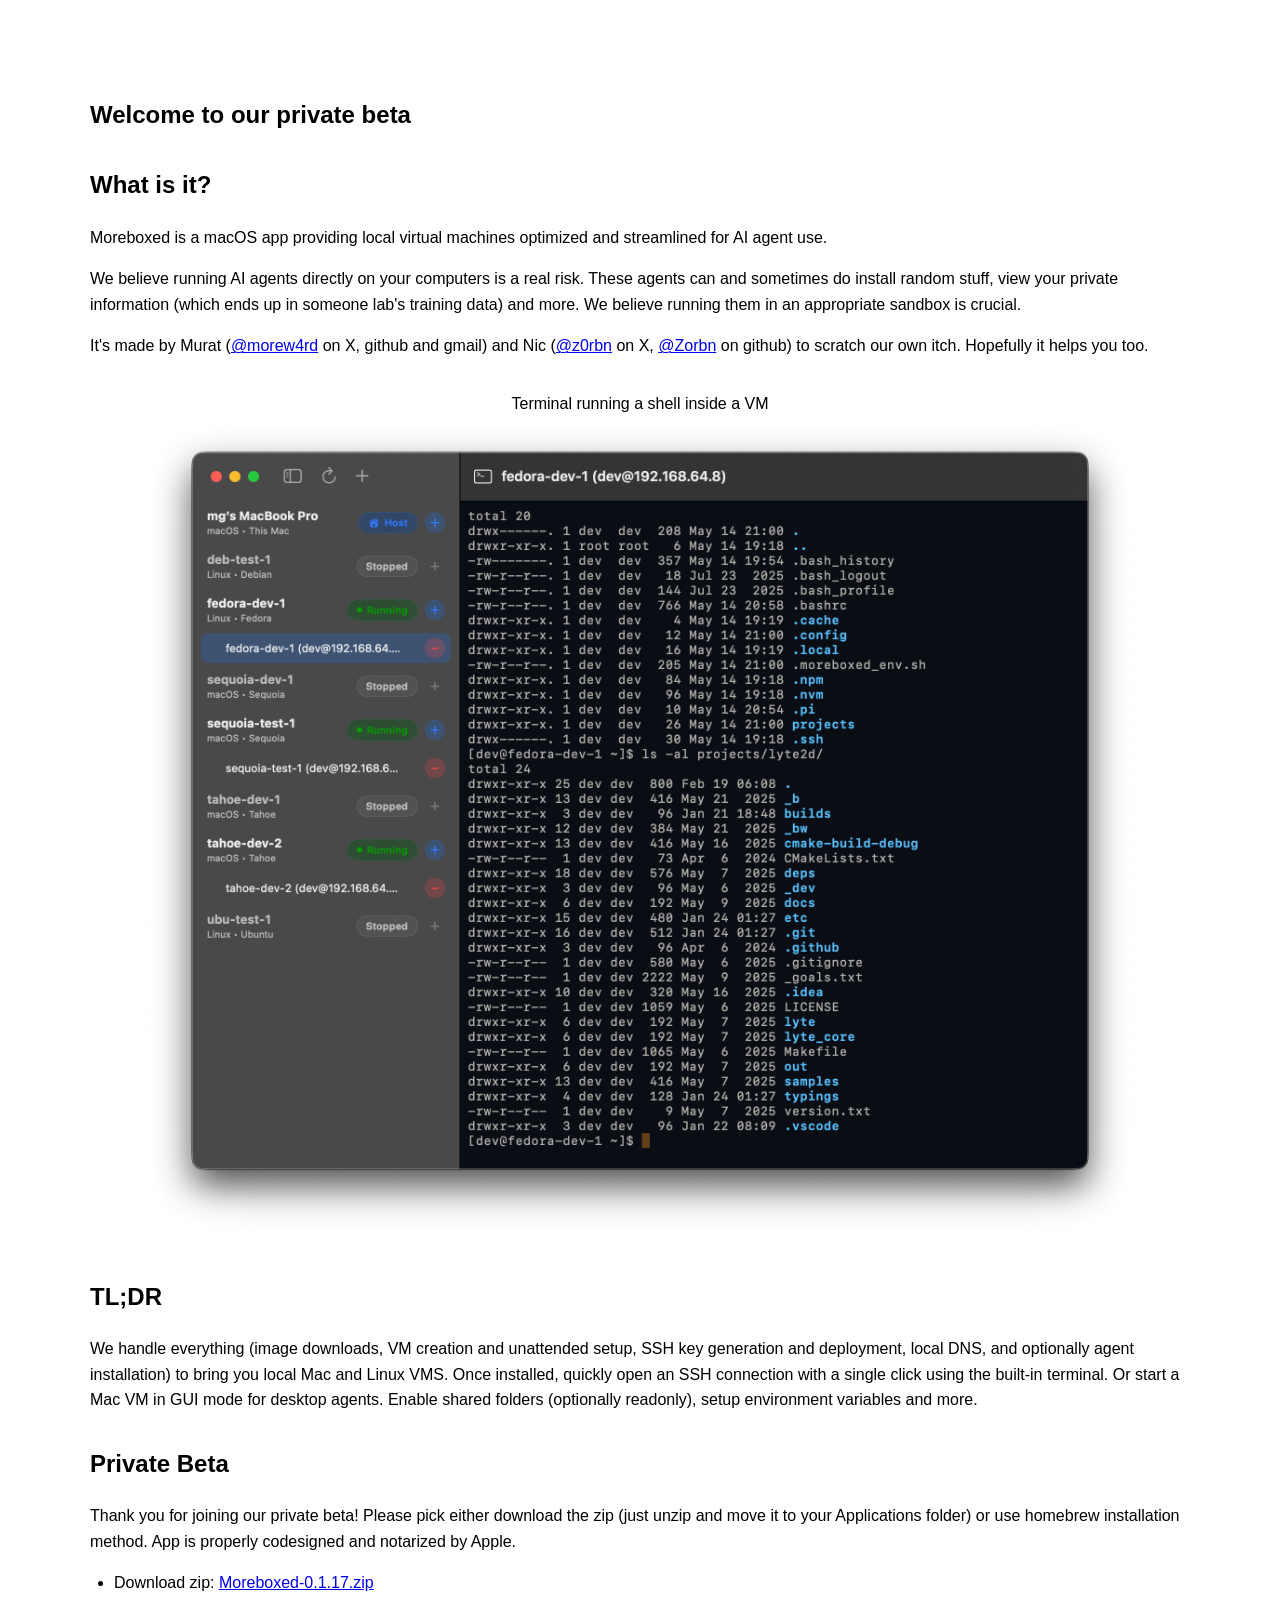
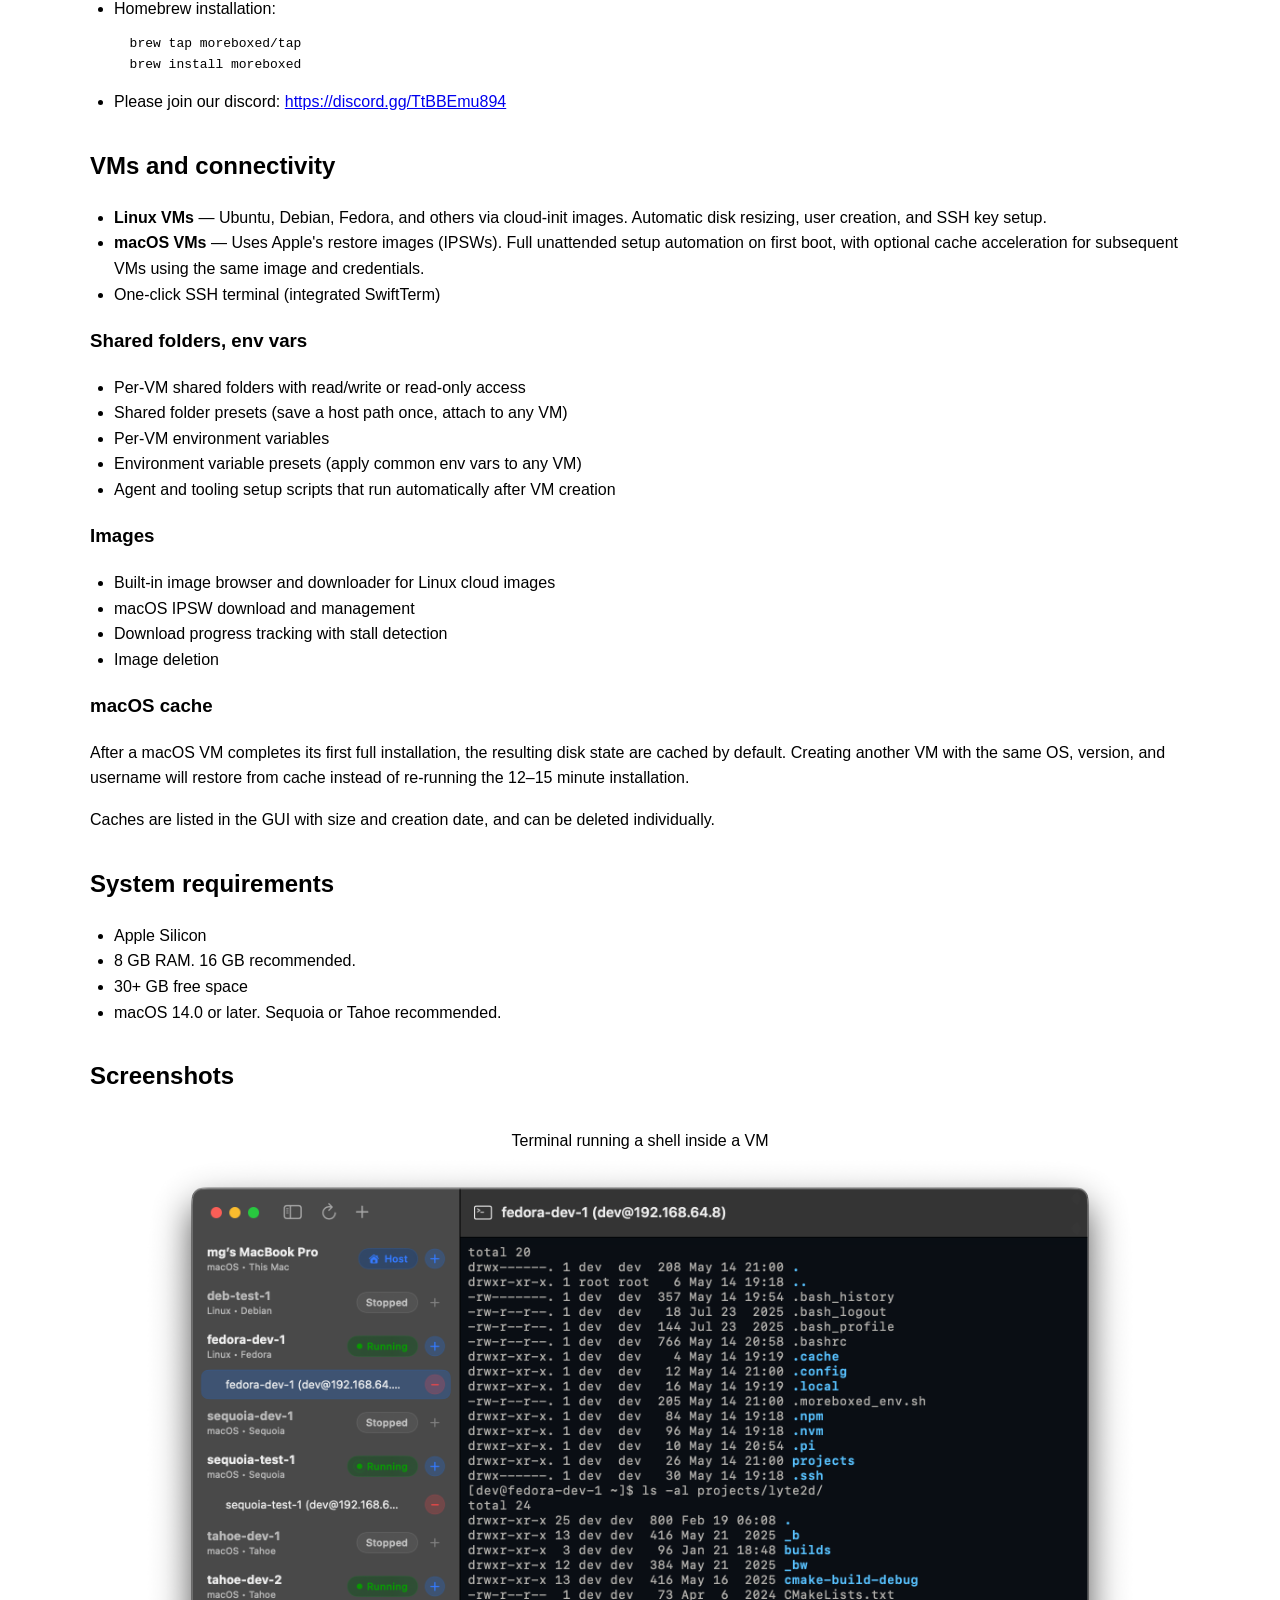
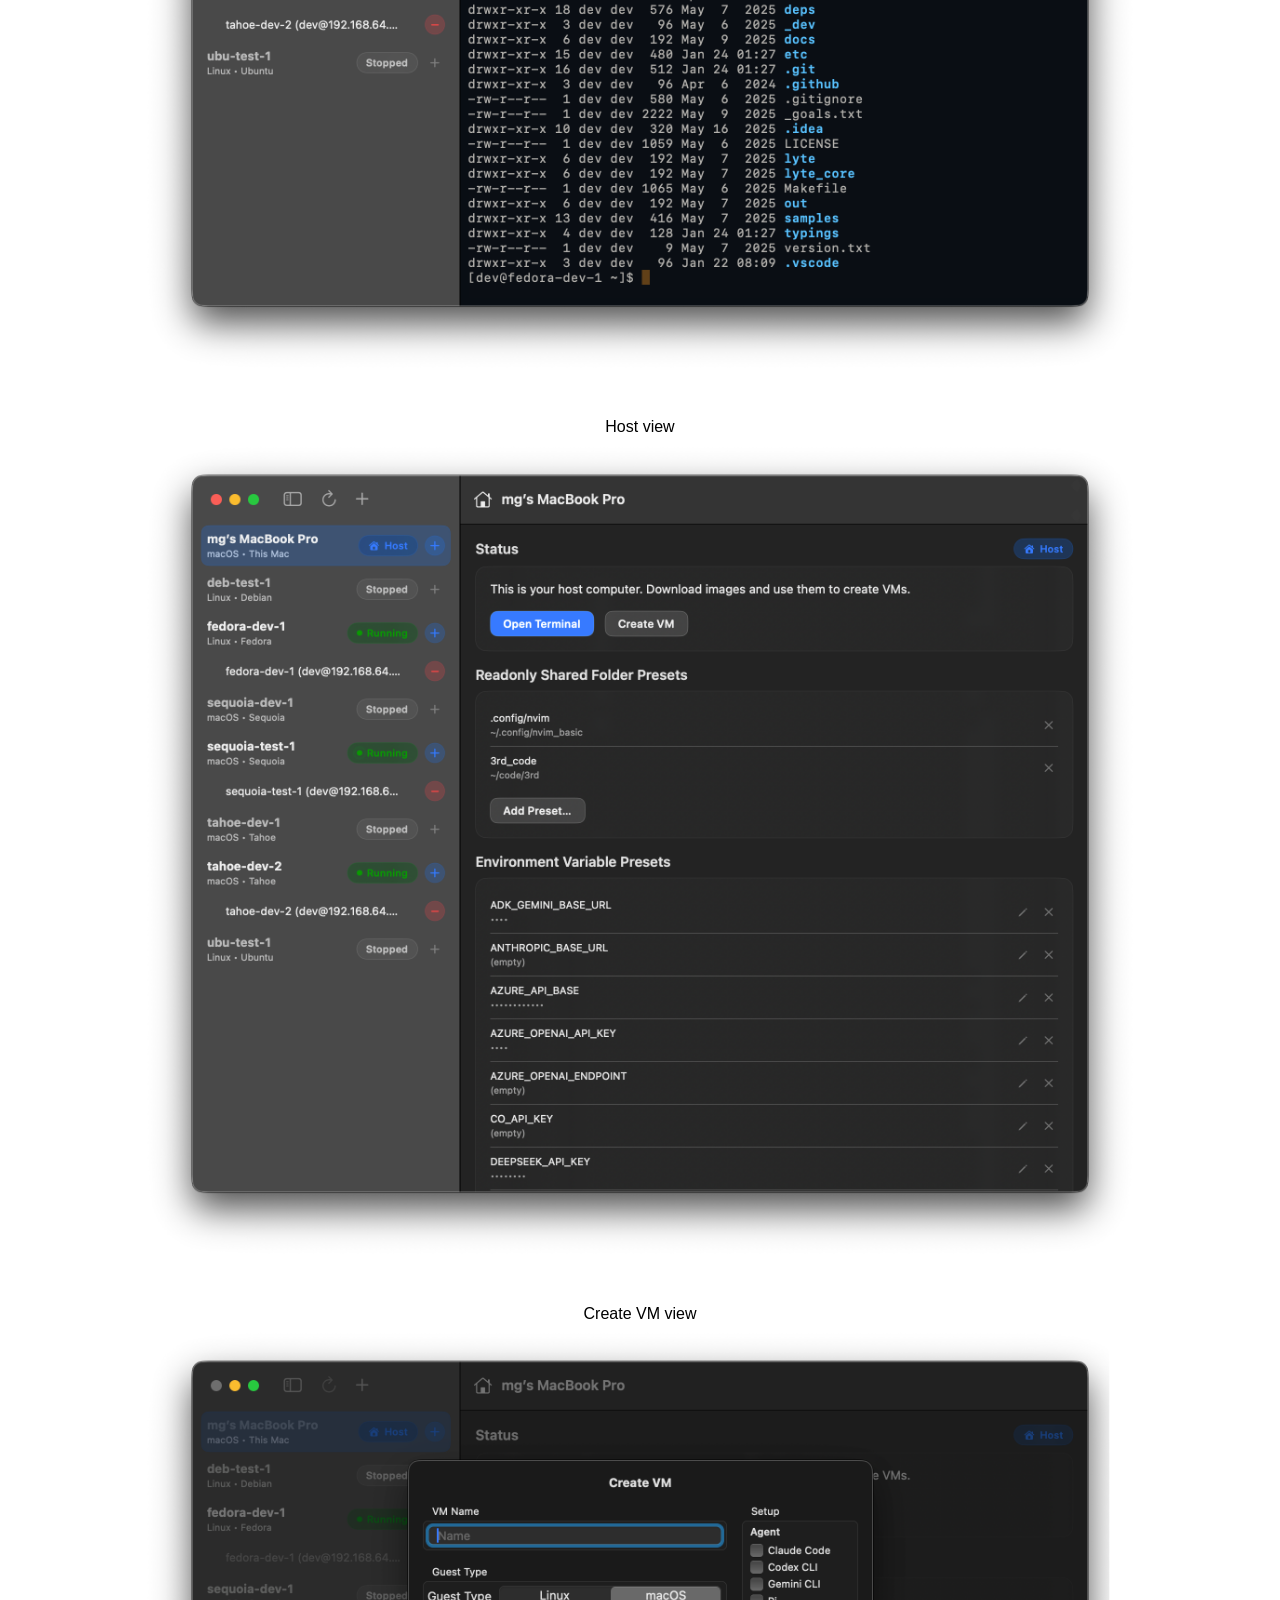
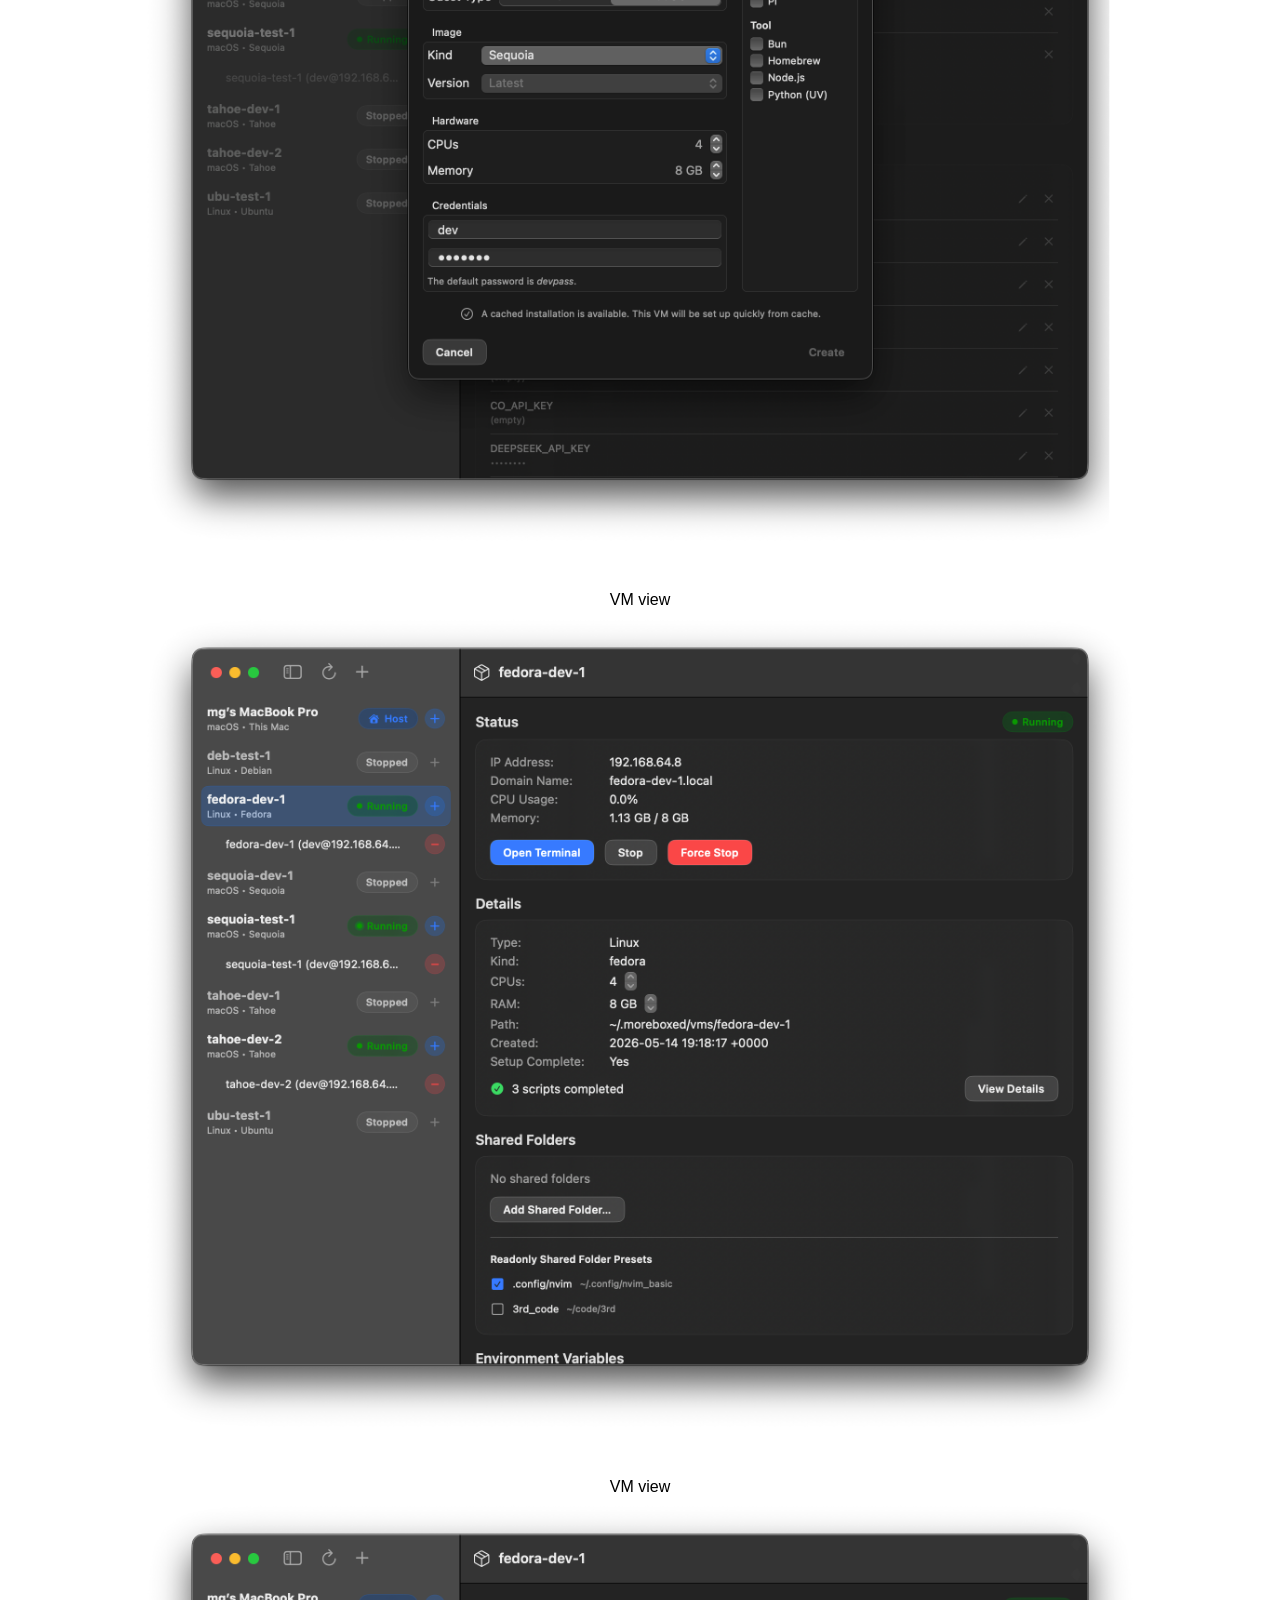
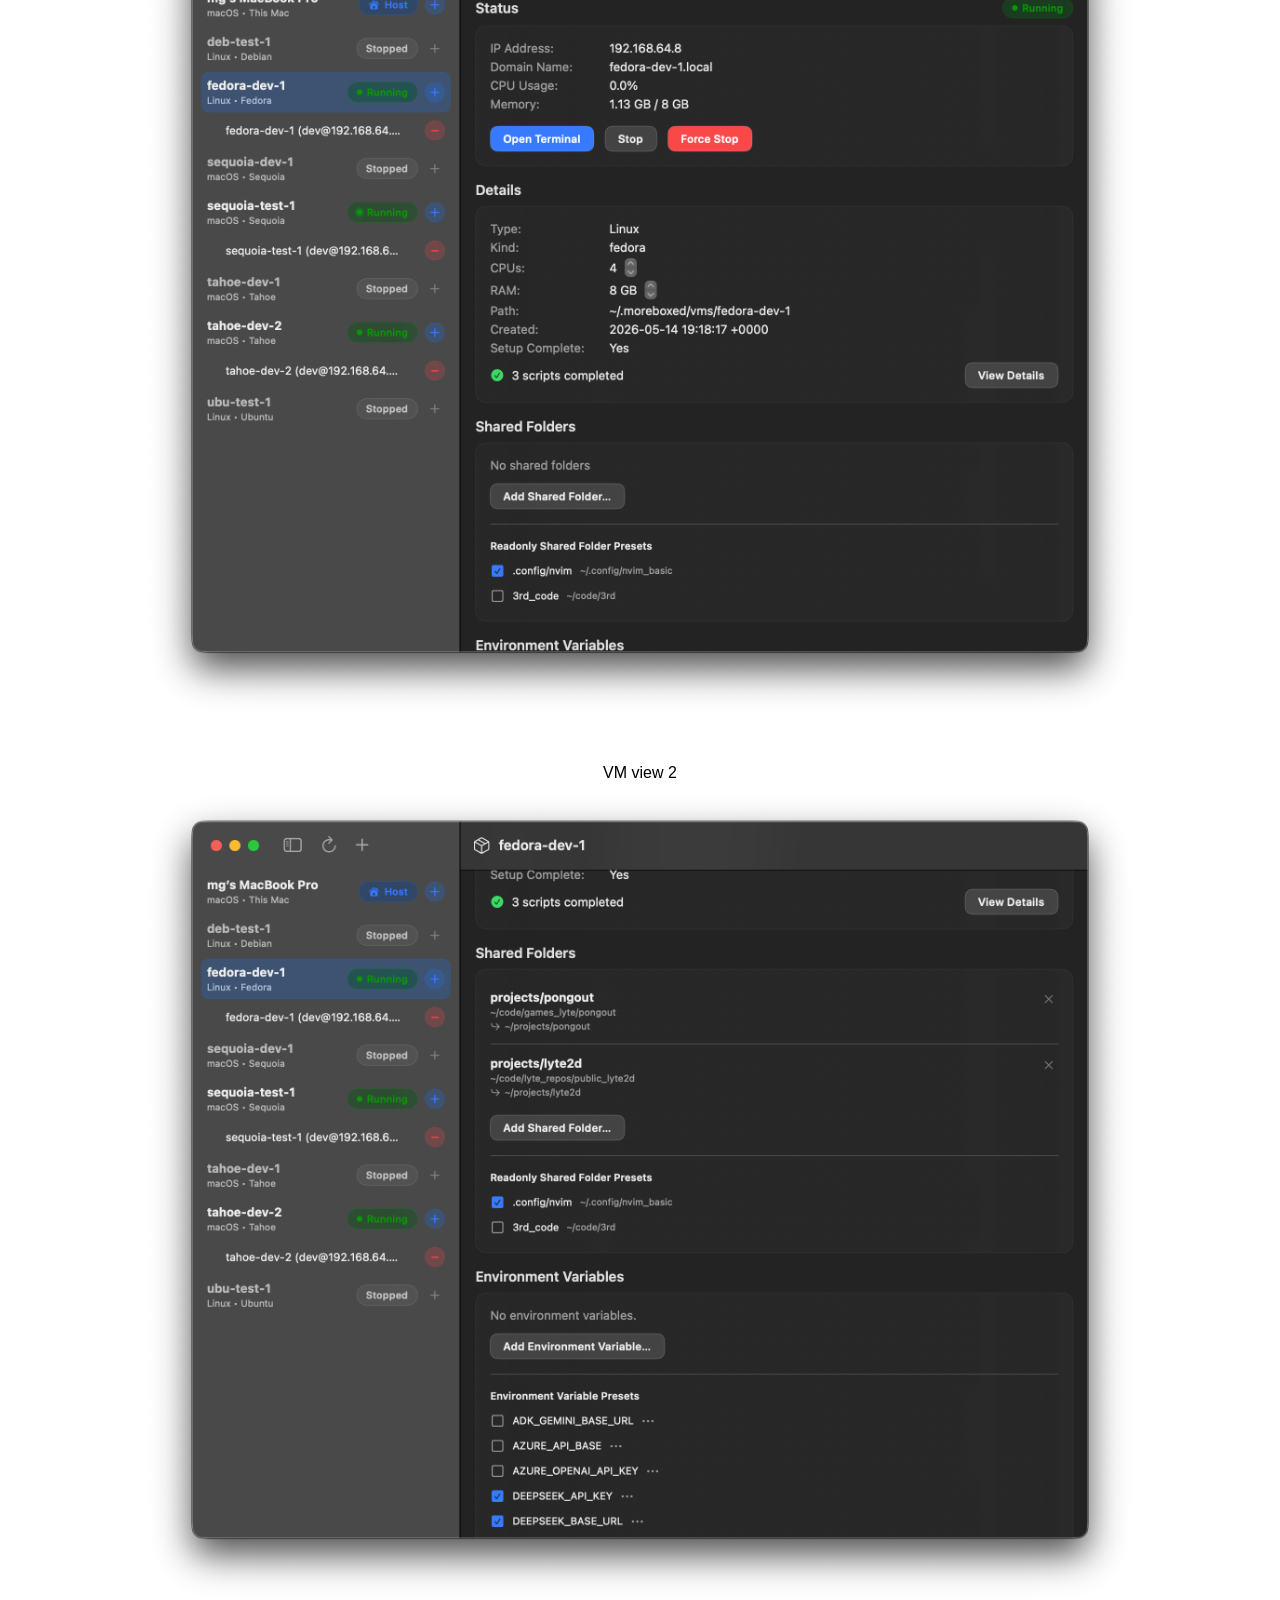
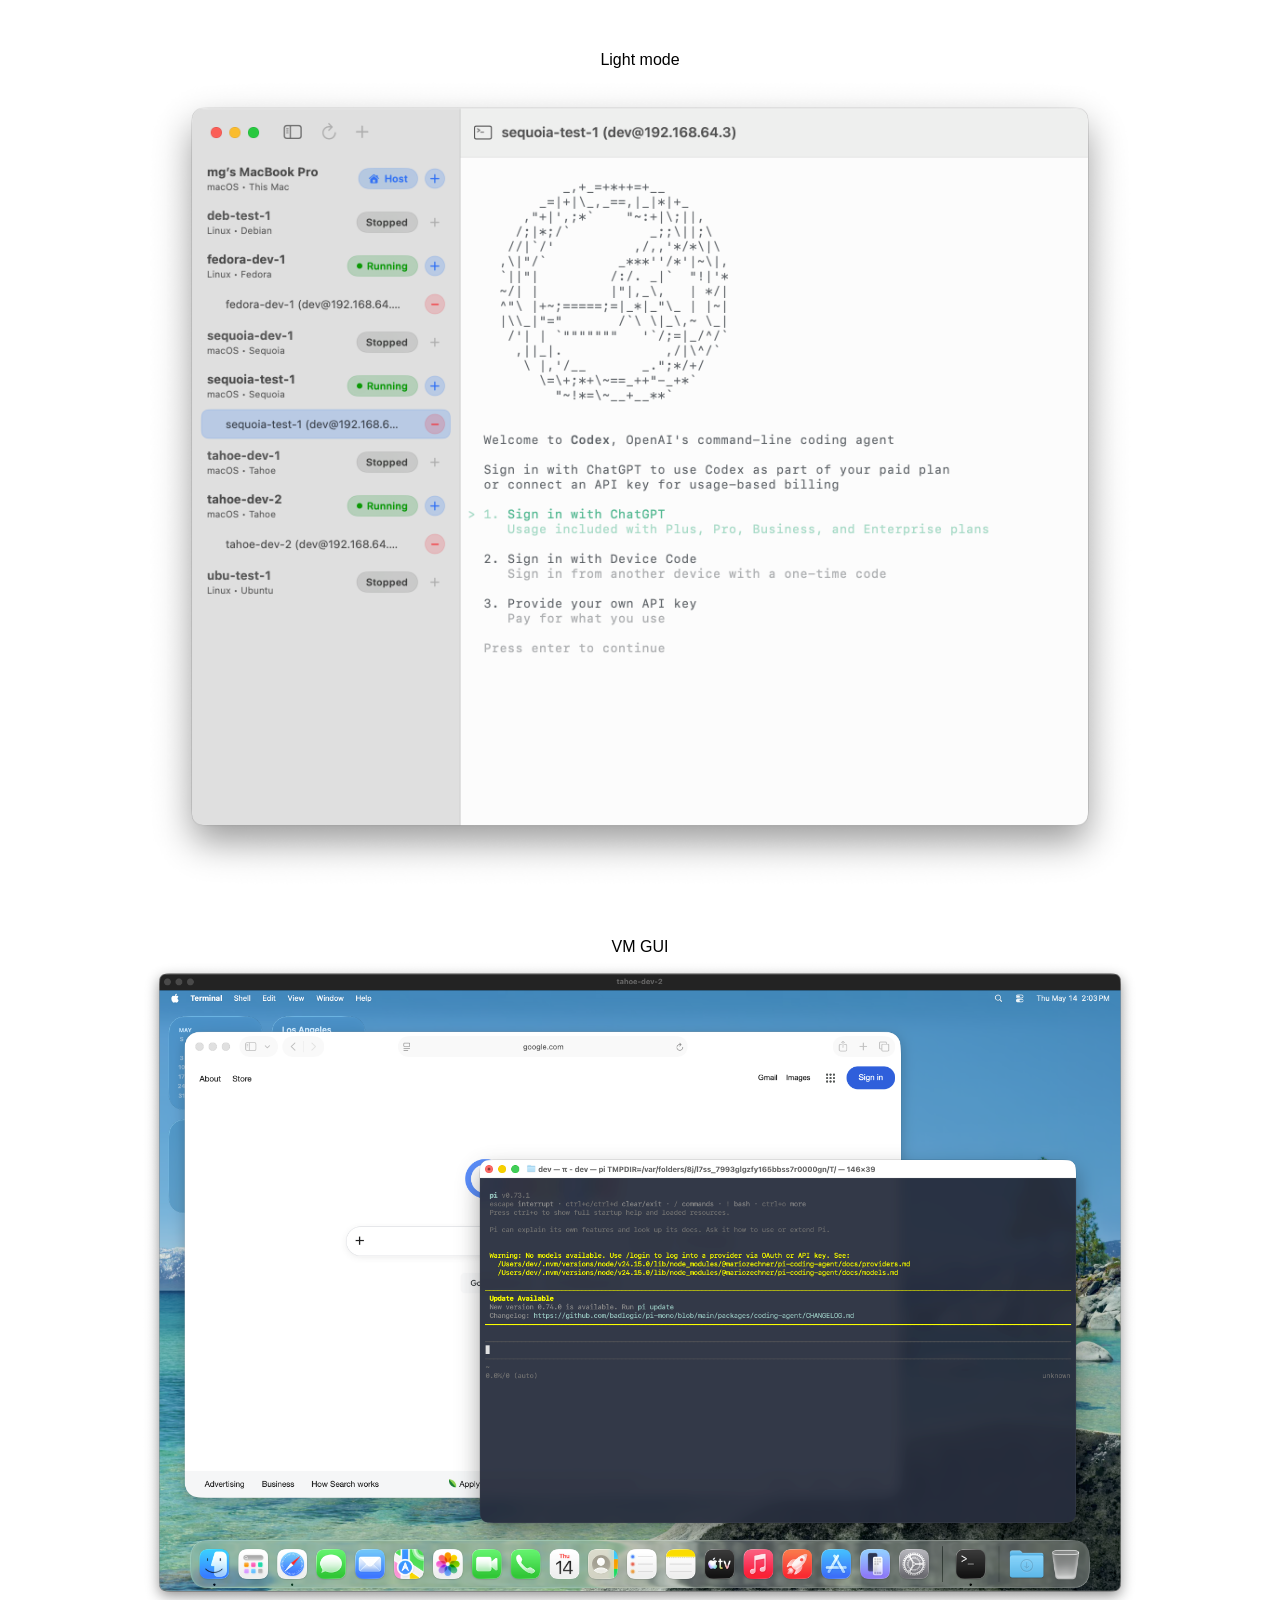
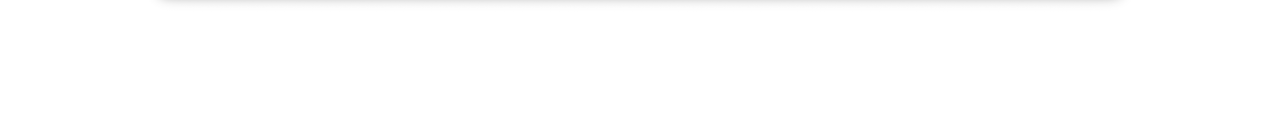
==== docs/hello_beta.html @ 0a126e39 "__beta is not recognized by github" ====
<!DOCTYPE html>
<html lang="en">
<head>
  <meta charset="UTF-8">
  <meta name="viewport" content="width=device-width, initial-scale=1.0">
  <title>Moreboxed — Beta</title>
  <link rel="stylesheet" href="style.css">
  <style>
    .content {
      max-width: 1100px;
      margin: 0 auto;
      text-align: left;
    }
    .content h2 {
      margin-top: 2rem;
    }
    .content ul {
      padding-left: 1.5rem;
    }
    .content figure {
      margin: 2rem 0;
      text-align: center;
    }
    .content figure img {
      max-width: 100%;
      height: auto;
    }
    .back {
      display: block;
      text-align: center;
      margin-bottom: 2rem;
    }
  </style>
</head>
<body>
  <div class="content">
    <h2> Welcome to our private beta </h2>
    <h2>What is it?</h2>
    <p>Moreboxed is a macOS app providing local virtual machines optimized and streamlined for AI agent use.</p>
    <p> We believe running AI agents directly on your computers is a real risk. These agents can and sometimes do install random stuff, view your private information (which ends up in someone lab's training data) and more. We believe running them in an appropriate sandbox is crucial.</p>
    <p>It's made by Murat (<a href="https://x.com/morew4rd">@morew4rd</a> on X, github and gmail) and Nic (<a href="https://x.com/z0rbn">@z0rbn</a> on X, <a href="https://github.com/Zorbn">@Zorbn</a> on github) to scratch our own itch. Hopefully it helps you too.</p>


    <figure>
      <center>
        <div>Terminal running a shell inside a VM</div>
        <img src="assets/moreboxed-terminal-view-1.png" width="1000">
      </center>
    </figure>

    <h2>TL;DR</h2>
    <p>
      We handle everything (image downloads, VM creation and unattended setup, SSH key generation and deployment,
      local DNS, and optionally agent installation) to bring you local Mac and Linux VMS. Once installed, quickly open an SSH connection with a single click
      using the built-in terminal. Or start a Mac VM in GUI mode for desktop agents. Enable shared folders (optionally readonly), setup environment variables and more.
    </p>

    <h2>Private Beta</h2>
    <p> Thank you for joining our private beta! Please pick either download the zip
      (just unzip and move it to your Applications folder) or use homebrew installation method.
      App is properly codesigned and notarized by Apple.
    </p>
    <ul>
      <li>Download zip: <span id="latest-link">loading…</span></li>
      <li>Homebrew installation:
<pre>
  brew tap moreboxed/tap
  brew install moreboxed
</pre>
      </li>
      <li>
        Please join our discord: <a href="https://discord.gg/TtBBEmu894" target="_blank">https://discord.gg/TtBBEmu894</a>
      </li>
    </ul>

    <h2>VMs and connectivity</h2>
    <ul>
      <li><strong>Linux VMs</strong> — Ubuntu, Debian, Fedora, and others via cloud-init images. Automatic disk resizing, user creation, and SSH key setup.</li>
      <li><strong>macOS VMs</strong> — Uses Apple's restore images (IPSWs). Full unattended setup automation on first boot, with optional cache acceleration for subsequent VMs using the same image and credentials.</li>
      <li>One-click SSH terminal (integrated SwiftTerm)</li>
    </ul>

    <h3>Shared folders, env vars</h3>
    <ul>
      <li>Per-VM shared folders with read/write or read-only access</li>
      <li>Shared folder presets (save a host path once, attach to any VM)</li>
      <li>Per-VM environment variables</li>
      <li>Environment variable presets (apply common env vars to any VM)</li>
      <li>Agent and tooling setup scripts that run automatically after VM creation</li>
    </ul>

    <h3>Images</h3>
    <ul>
      <li>Built-in image browser and downloader for Linux cloud images</li>
      <li>macOS IPSW download and management</li>
      <li>Download progress tracking with stall detection</li>
      <li>Image deletion</li>
    </ul>

    <h3>macOS cache</h3>
    <p>After a macOS VM completes its first full installation, the resulting disk state are cached by default. Creating another VM with the same OS, version, and username will restore from cache instead of re-running the 12–15 minute installation.</p>
    <p>Caches are listed in the GUI with size and creation date, and can be deleted individually.</p>

    <h2>System requirements</h2>
    <ul>
      <li>Apple Silicon</li>
      <li>8 GB RAM. 16 GB recommended.</li>
      <li>30+ GB free space</li>
      <li>macOS 14.0 or later. Sequoia or Tahoe recommended.</li>
    </ul>

    <h2>Screenshots</h2>

    <figure>
      <center>
        <div>Terminal running a shell inside a VM</div>
        <img src="assets/moreboxed-terminal-view-1.png" width="1000">
      </center>
    </figure>

    <figure>
      <center>
        <div>Host view</div>
        <img src="assets/moreboxed-host-view-1.png" width="1000">
      </center>
    </figure>

    <figure>
      <center>
        <div>Create VM view</div>
        <img src="assets/moreboxed-vm-create-view-1.png" width="1000">
      </center>
    </figure>

    <figure>
      <center>
        <div>VM view</div>
        <img src="assets/moreboxed-vm-view-1.png" width="1000">
      </center>
    </figure>

    <figure>
      <center>
        <div>VM view</div>
        <img src="assets/moreboxed-vm-view-1.png" width="1000">
      </center>
    </figure>

    <figure>
      <center>
        <div>VM view 2</div>
        <img src="assets/moreboxed-vm-view-2.png" width="1000">
      </center>
    </figure>

    <figure>
      <center>
        <div>Light mode</div>
        <img src="assets/moreboxed-terminal-view-3.png" width="1000">
      </center>
    </figure>

    <figure>
      <center>
        <div>VM GUI</div>
        <img src="assets/moreboxed-vm-gui-1.png" width="1000">
      </center>
    </figure>
  </div>
<script>
  fetch('versions.json')
    .then(r => r.json())
    .then(data => {
      const el = document.getElementById('latest-link');
      if (el && data.download_url) {
        el.innerHTML = '<a href="' + data.download_url + '">Moreboxed-' + (data.version || 'latest') + '.zip</a>';
      }
    })
    .catch(() => {
      const el = document.getElementById('latest-link');
      if (el) el.textContent = 'unavailable';
    });
</script>
</body>
</html>
---- docs/style.css ----
body {
  font-family: -apple-system, BlinkMacSystemFont, "Segoe UI", Roboto, "Helvetica Neue", Arial, sans-serif;
  line-height: 1.6;
  margin: 0;
  padding: 4rem 2rem;
  text-align: center;
}
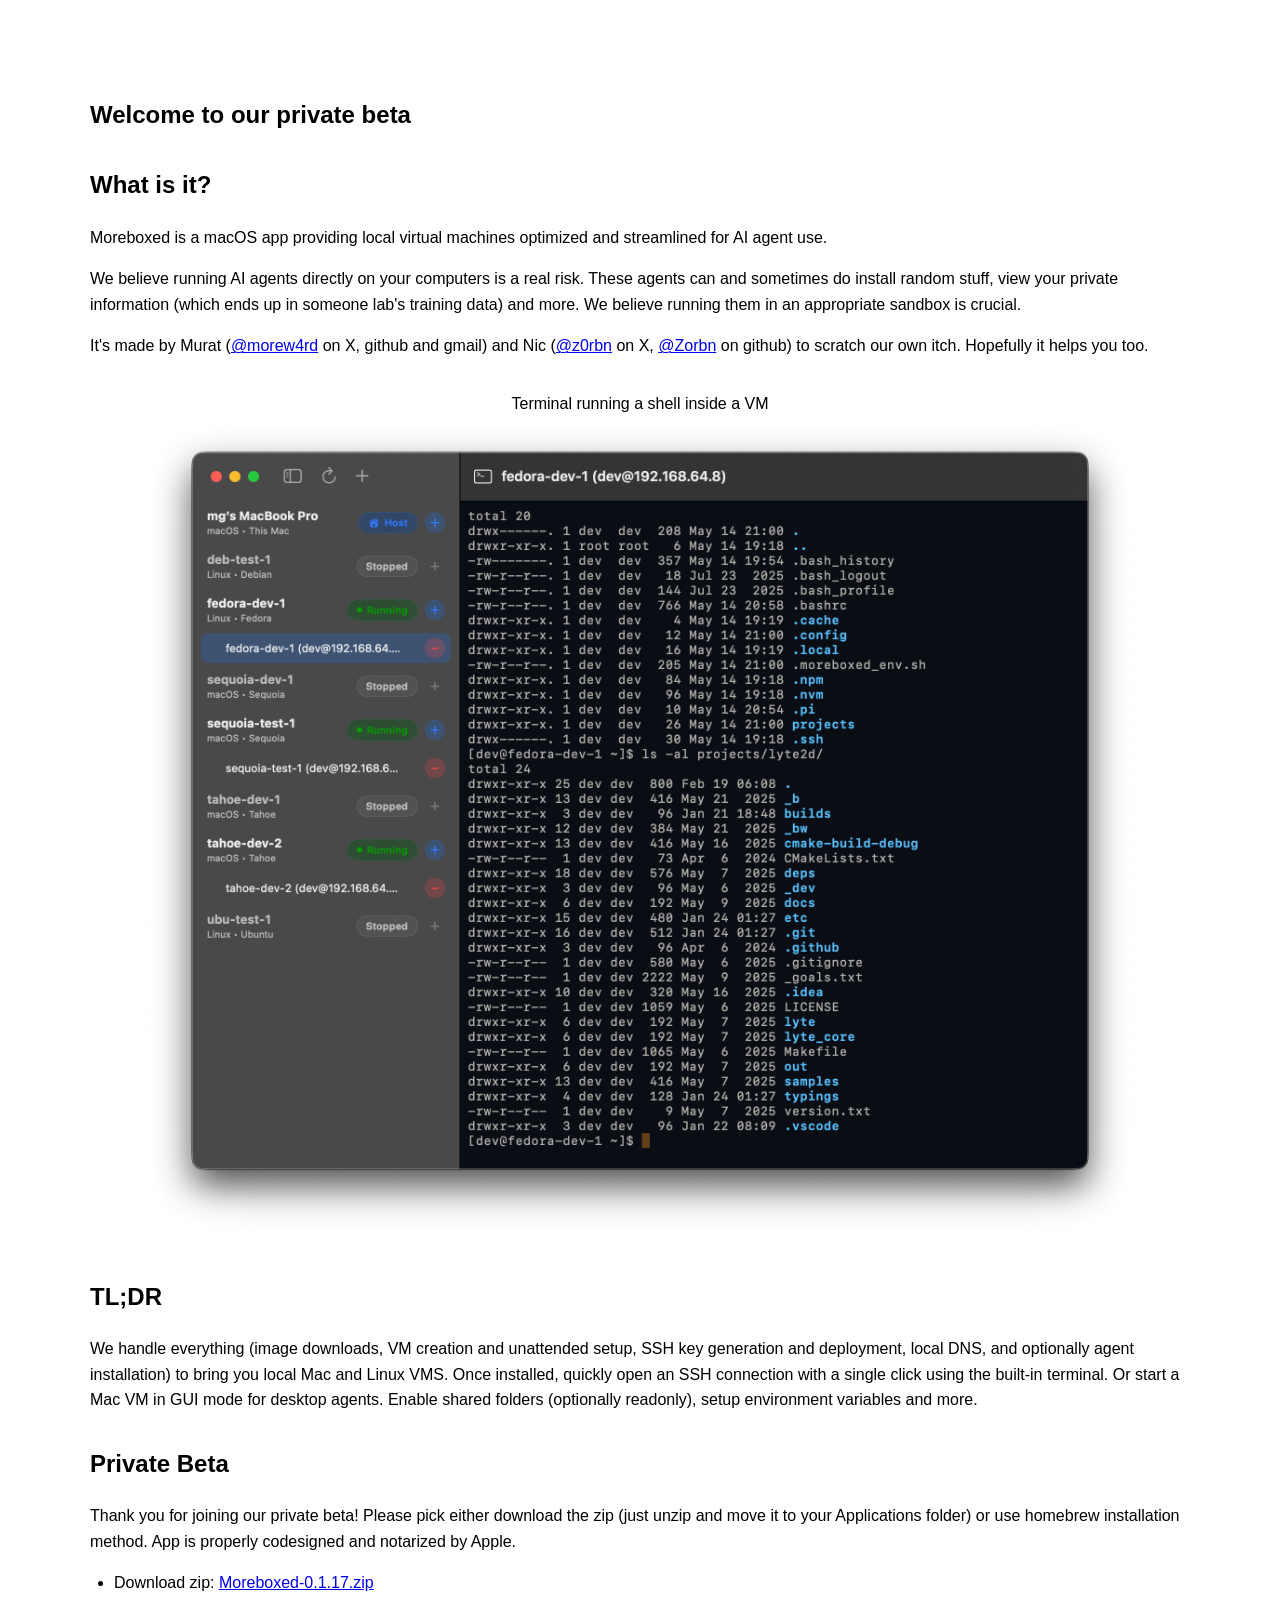
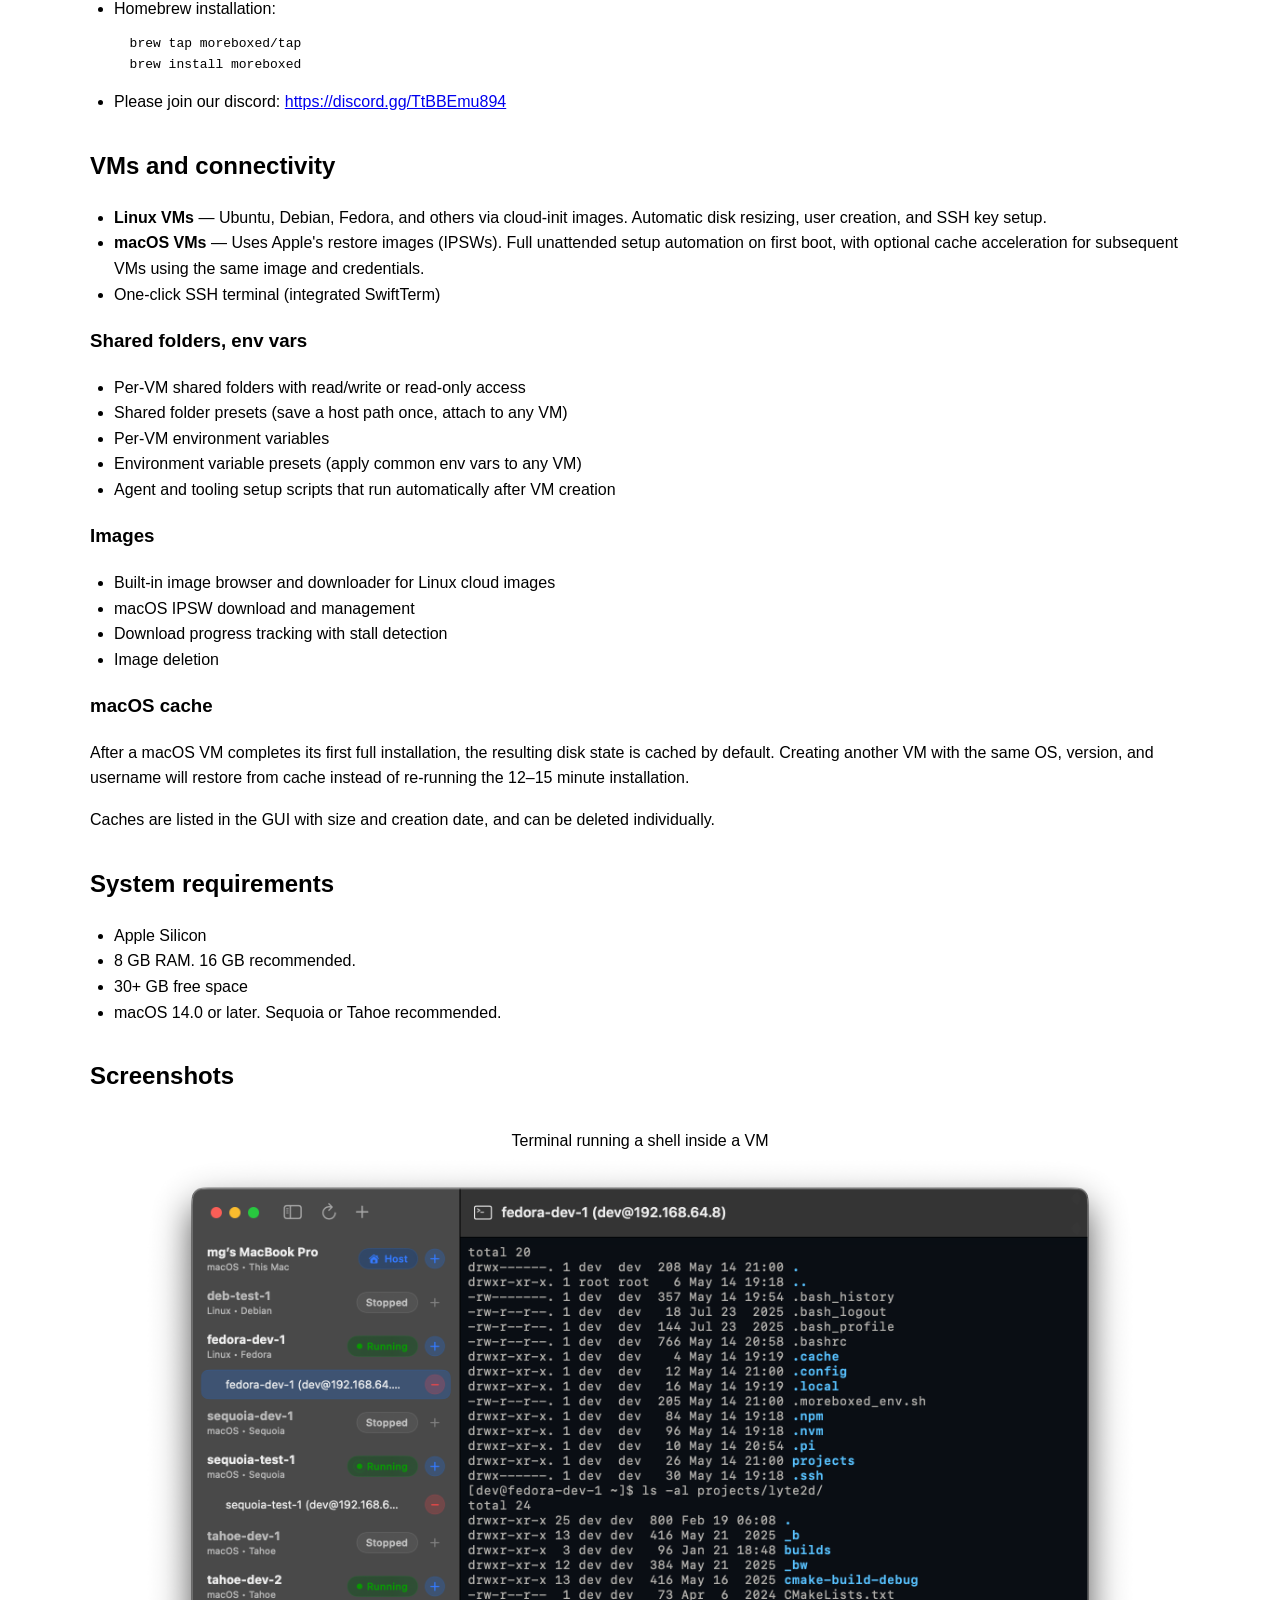
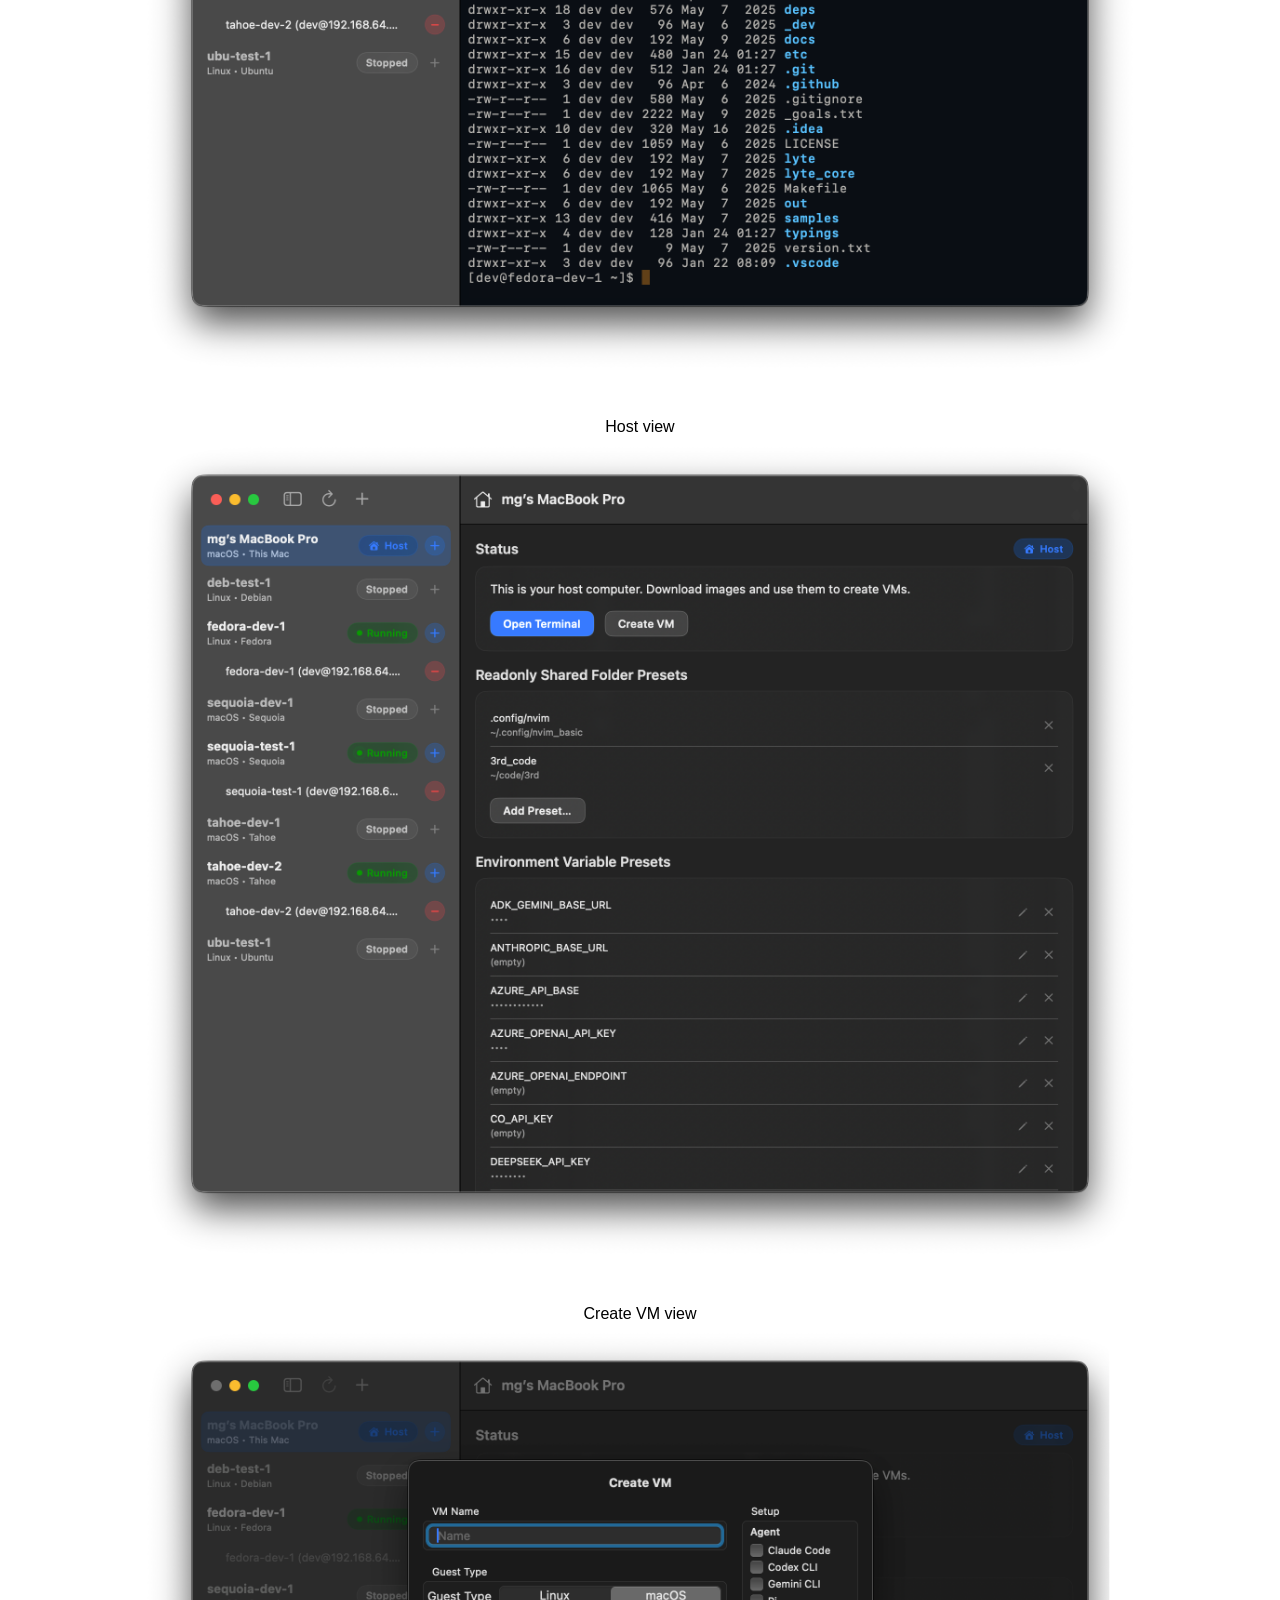
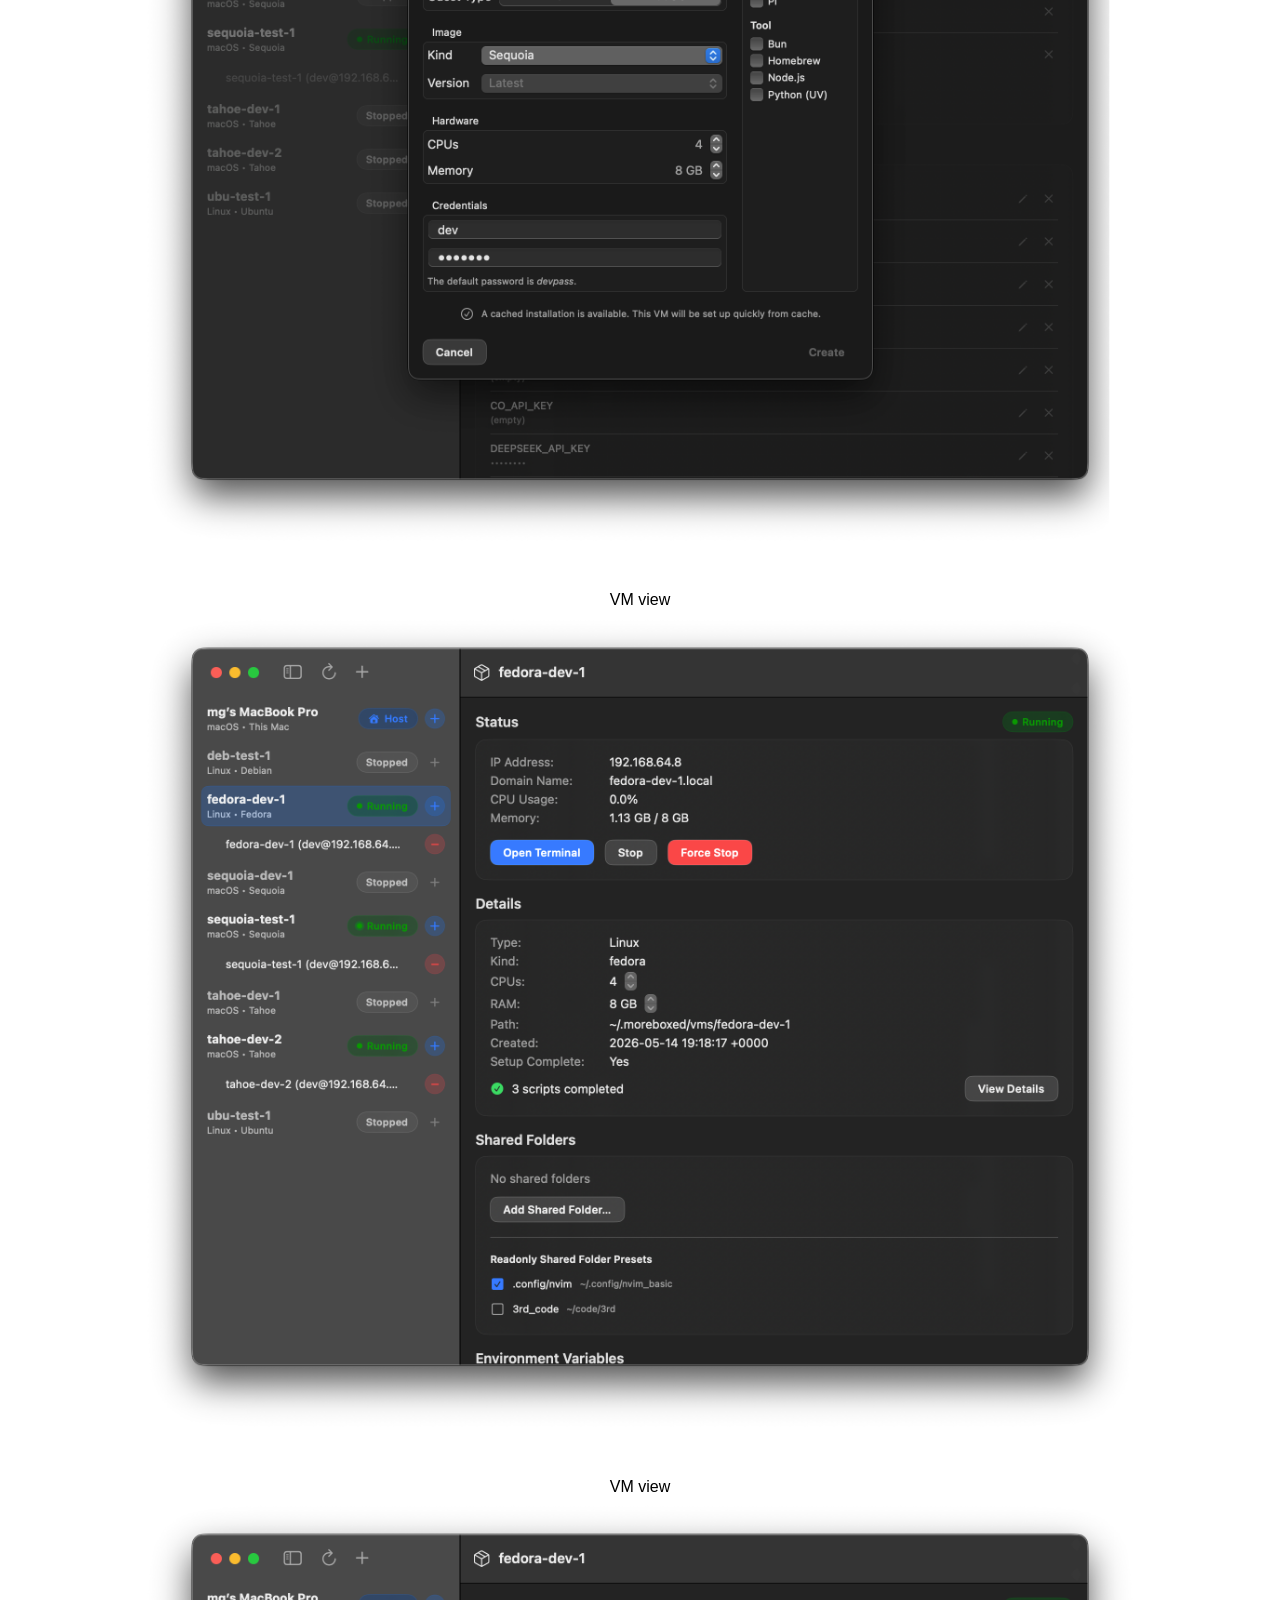
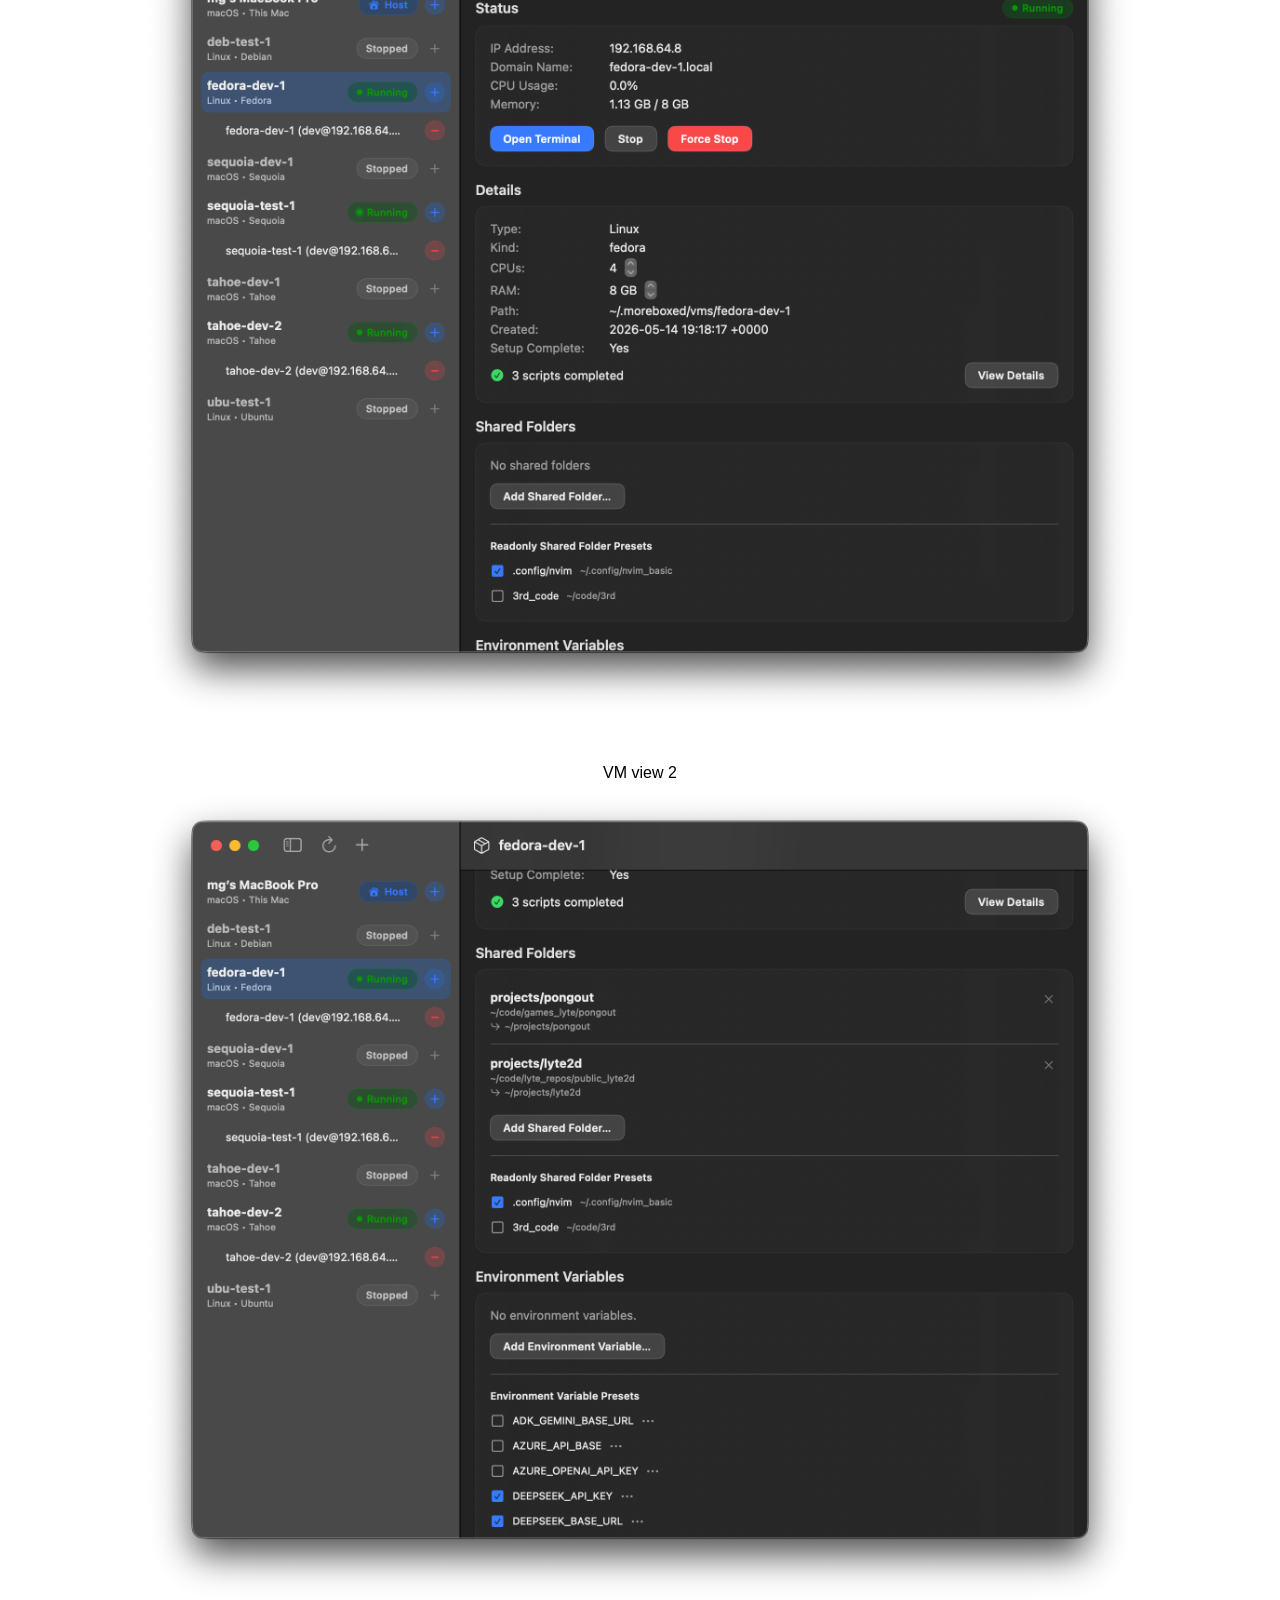
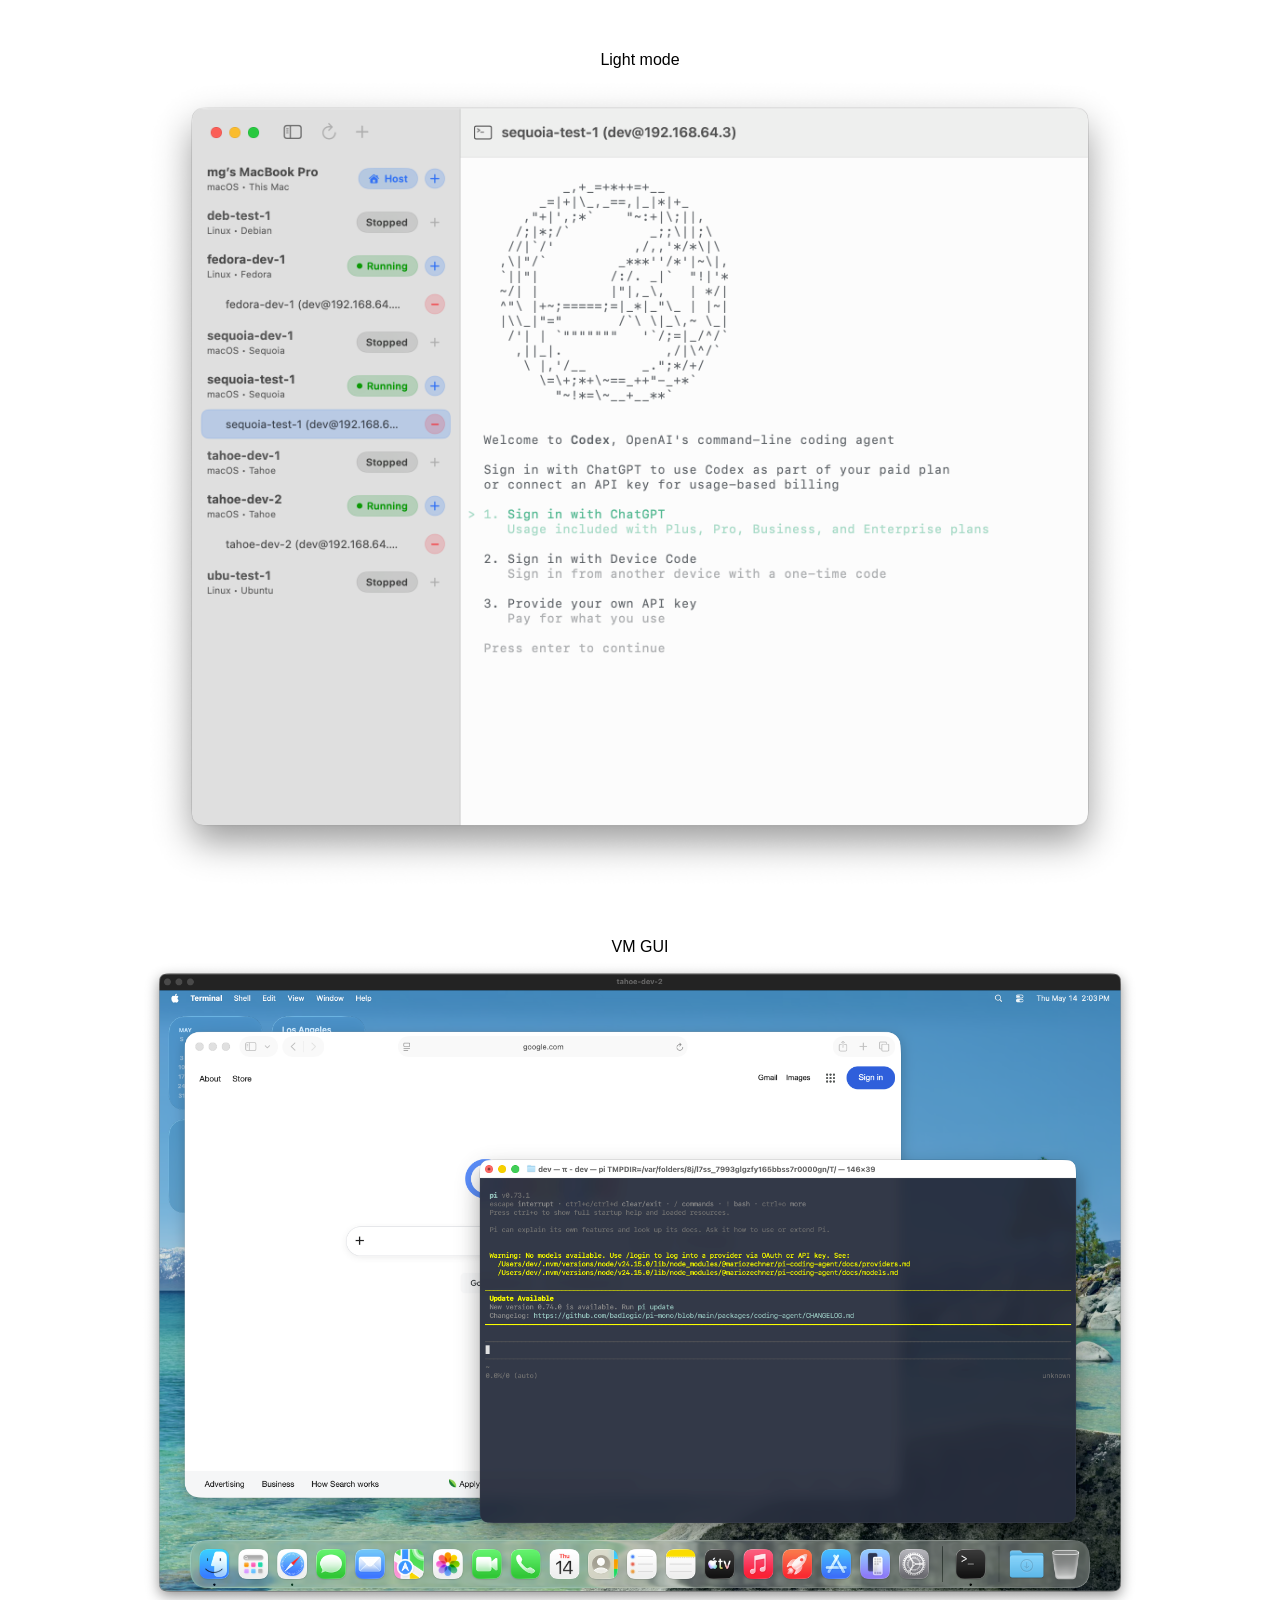
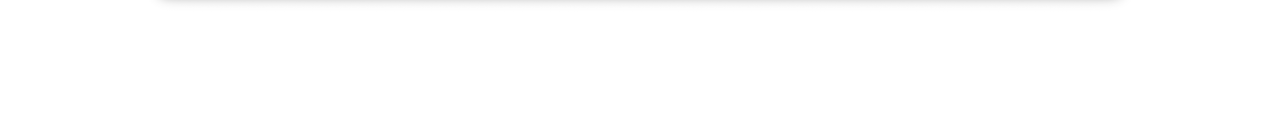
==== commit 46db1b73: "Support dark mode" ====
--- a/docs/hello_beta.html
+++ b/docs/hello_beta.html
@@ -98,7 +98,7 @@
     </ul>
 
     <h3>macOS cache</h3>
-    <p>After a macOS VM completes its first full installation, the resulting disk state are cached by default. Creating another VM with the same OS, version, and username will restore from cache instead of re-running the 12–15 minute installation.</p>
+    <p>After a macOS VM completes its first full installation, the resulting disk state is cached by default. Creating another VM with the same OS, version, and username will restore from cache instead of re-running the 12–15 minute installation.</p>
     <p>Caches are listed in the GUI with size and creation date, and can be deleted individually.</p>
 
     <h2>System requirements</h2>
--- a/docs/style.css
+++ b/docs/style.css
@@ -5,3 +5,22 @@
   padding: 4rem 2rem;
   text-align: center;
 }
+
+@media (prefers-color-scheme: dark) {
+  body {
+    background: black;
+    color: white;
+  }
+
+  a:link {
+    color: #6666FF;
+  }
+
+  a:visited {
+    color: #E666E6;
+  }
+
+  a:active {
+    color: #FF6666;
+  }
+}
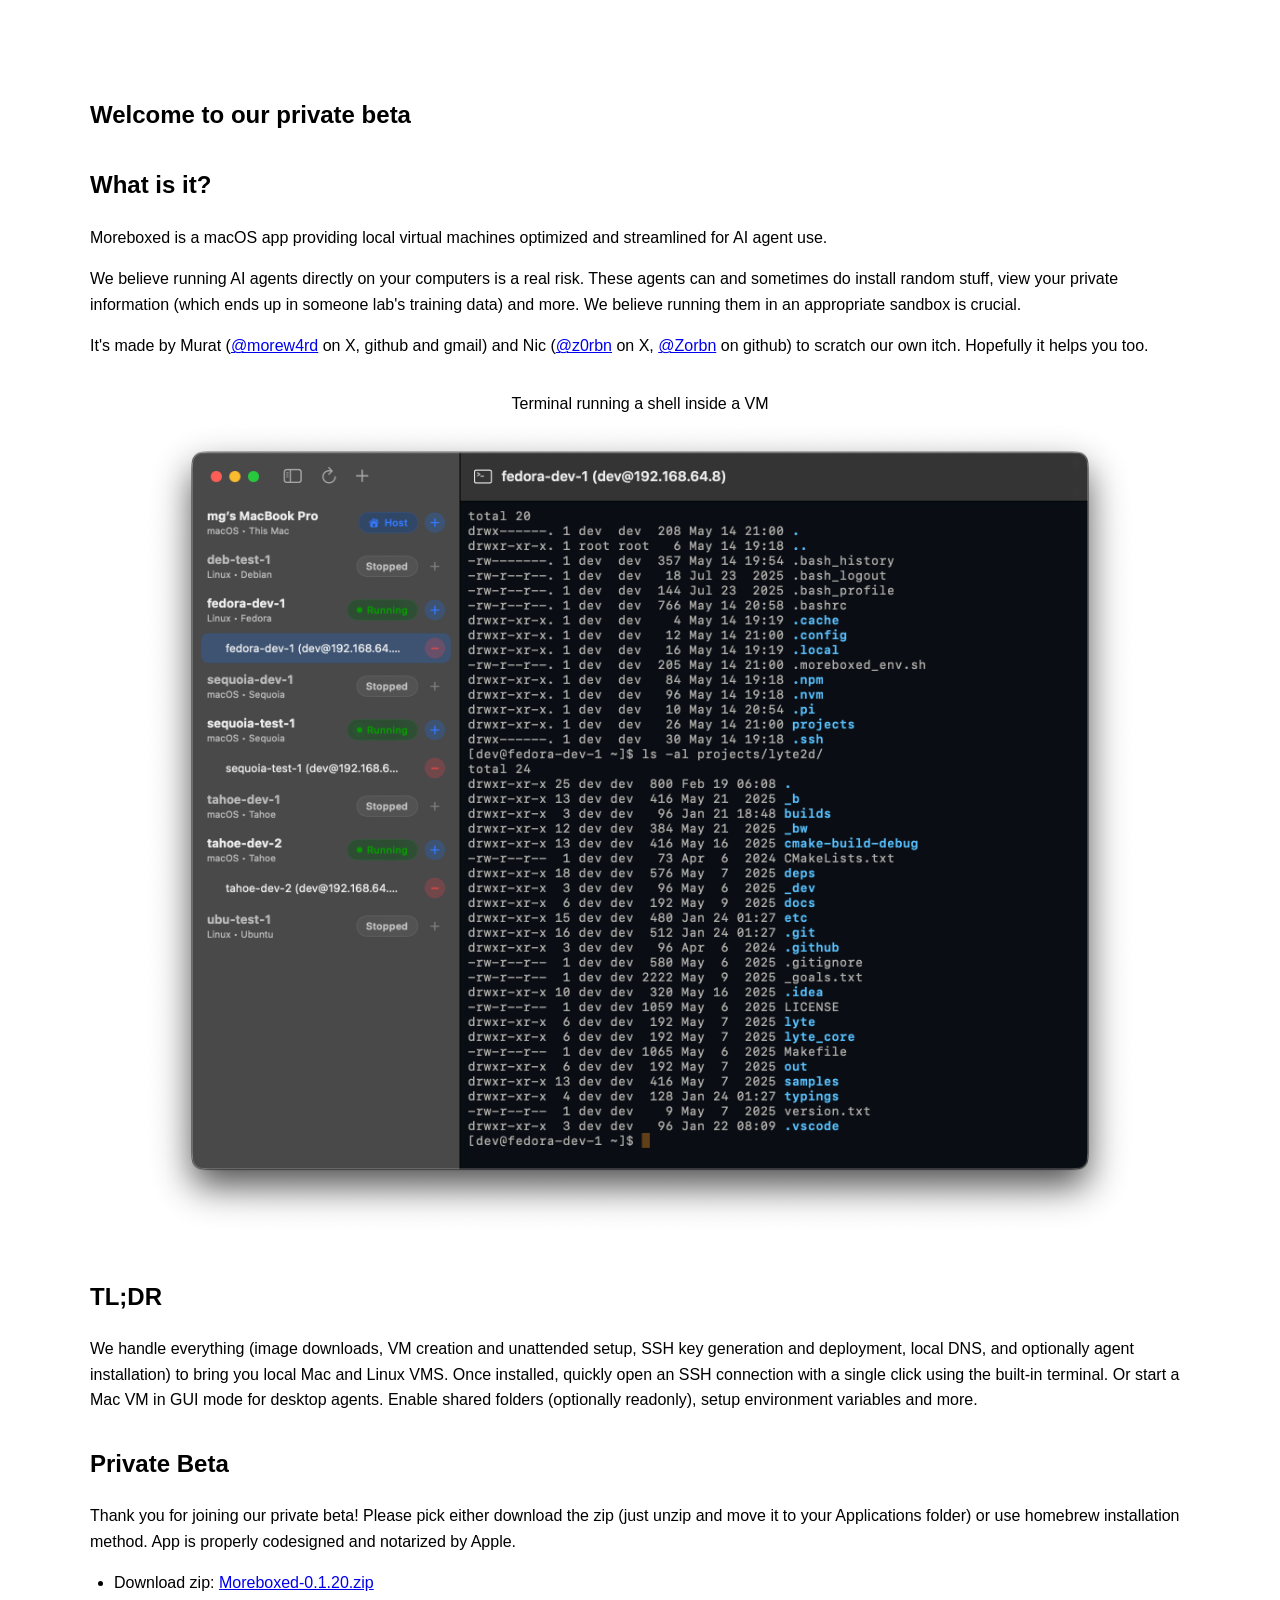
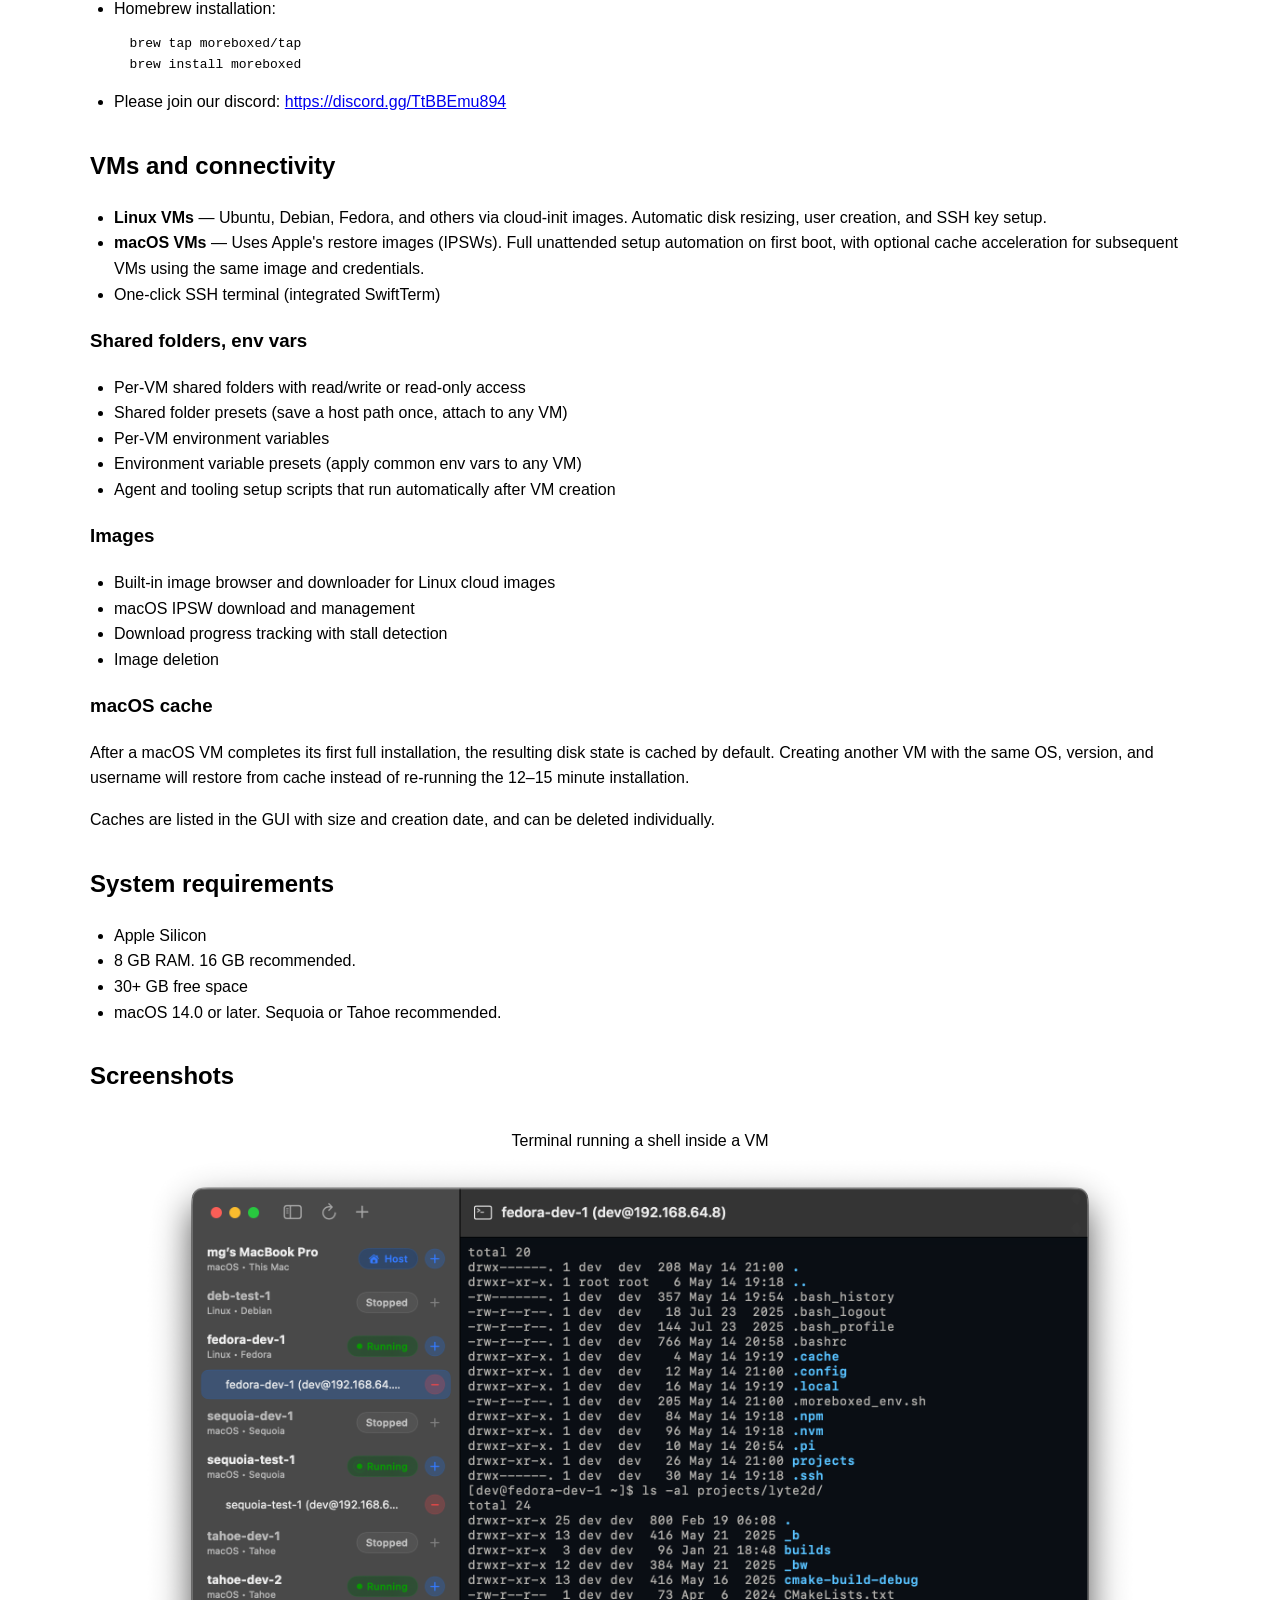
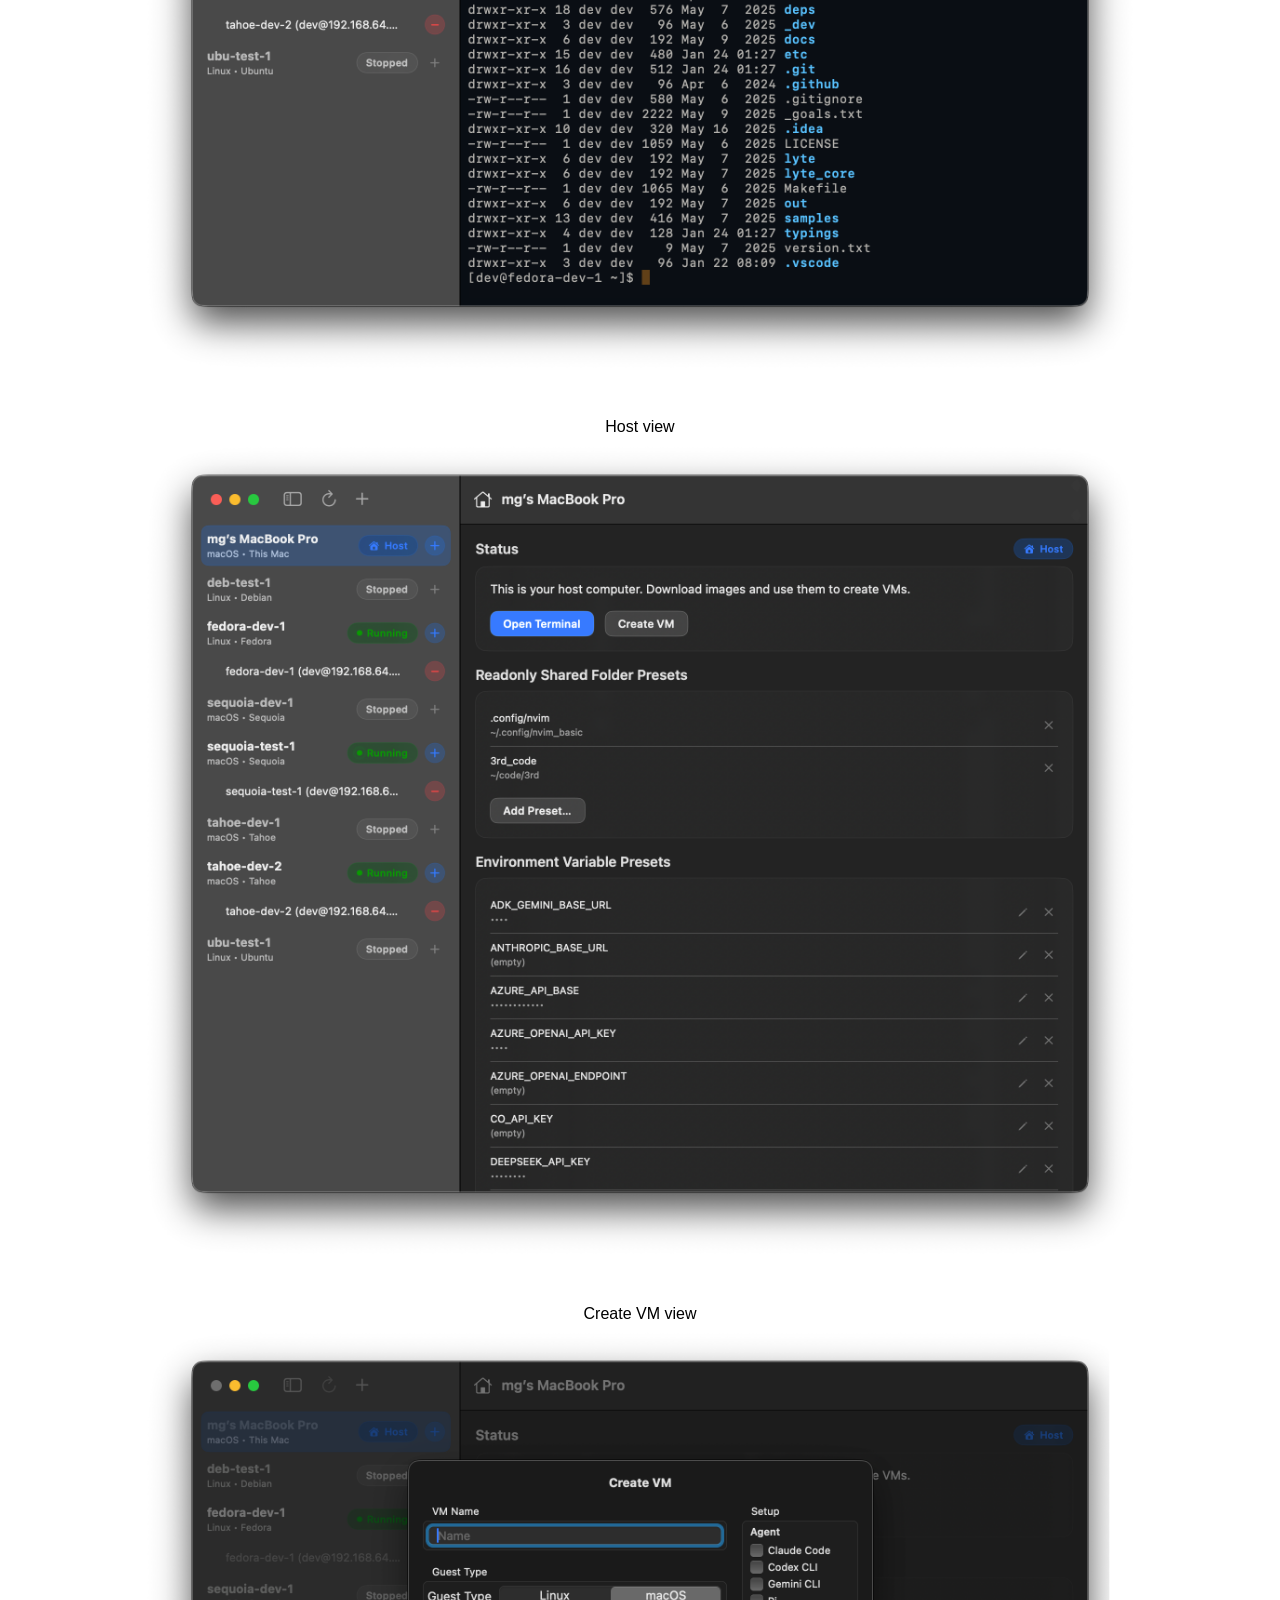
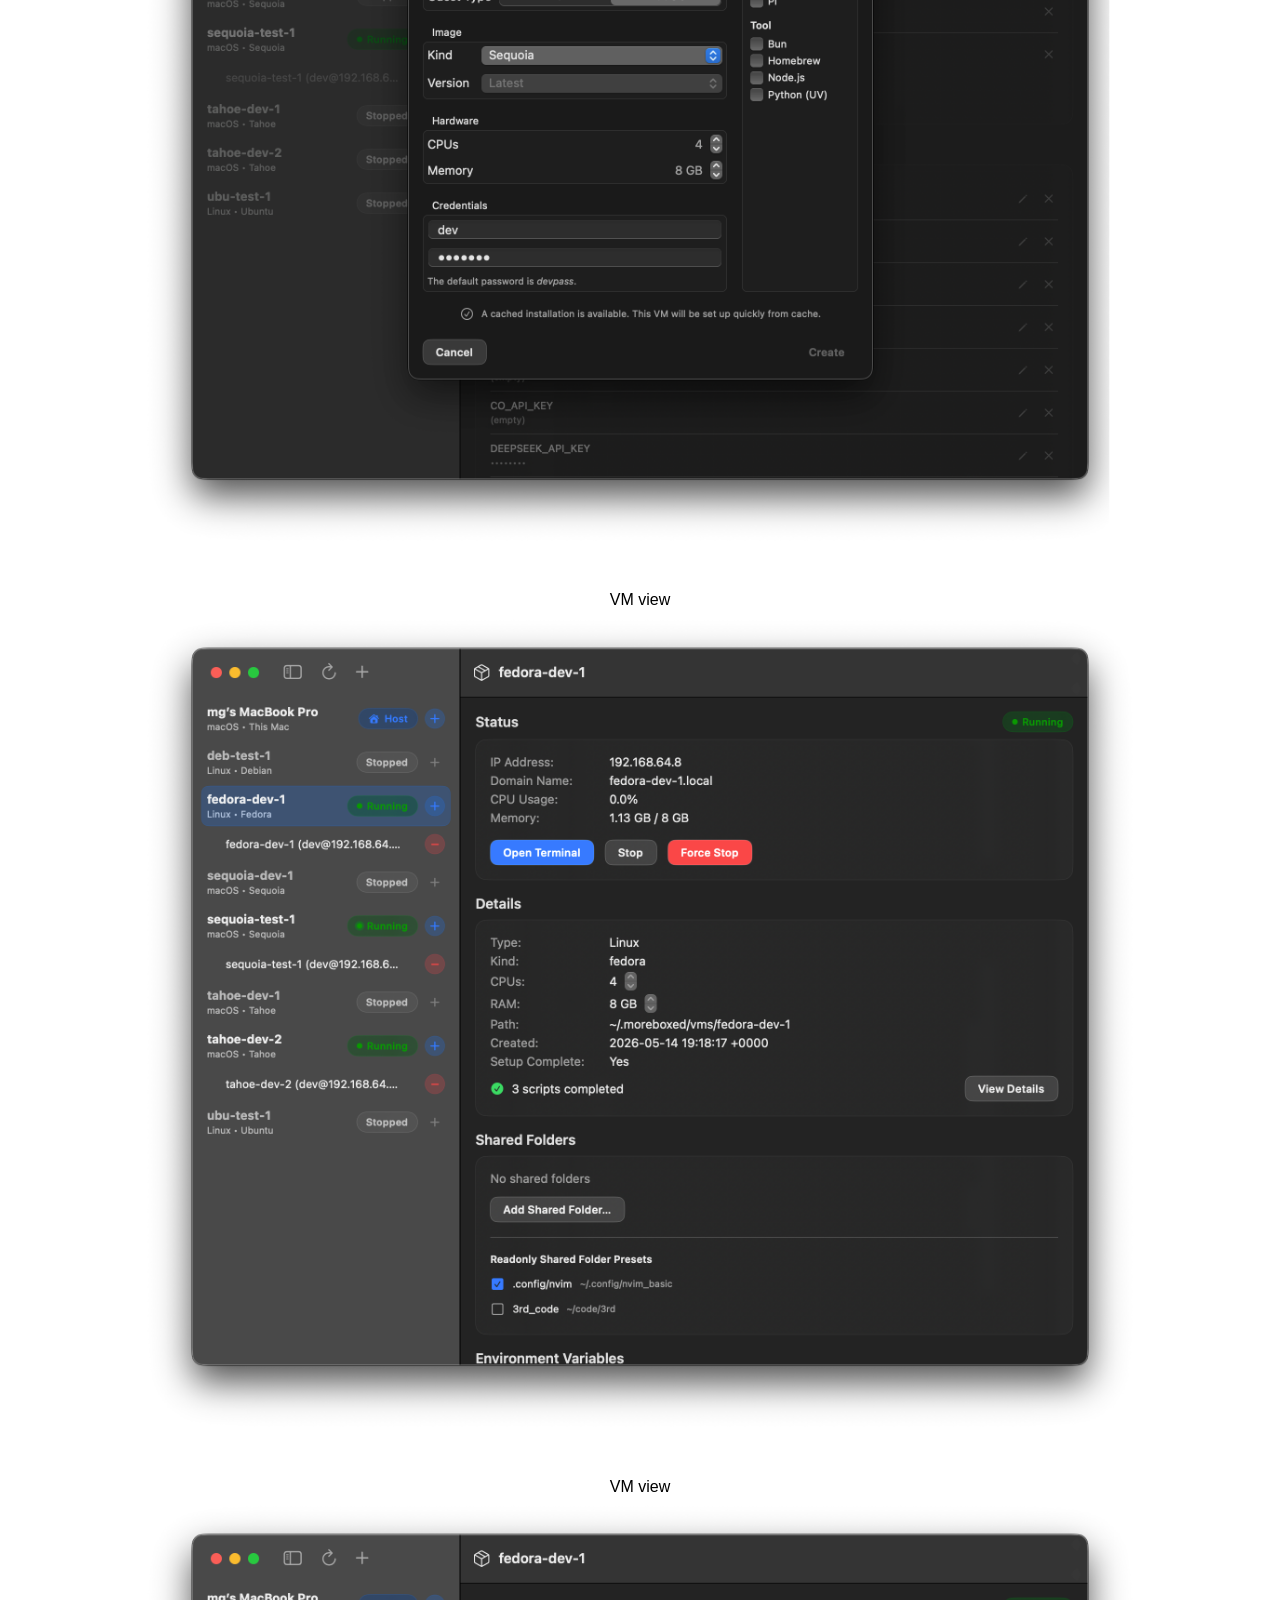
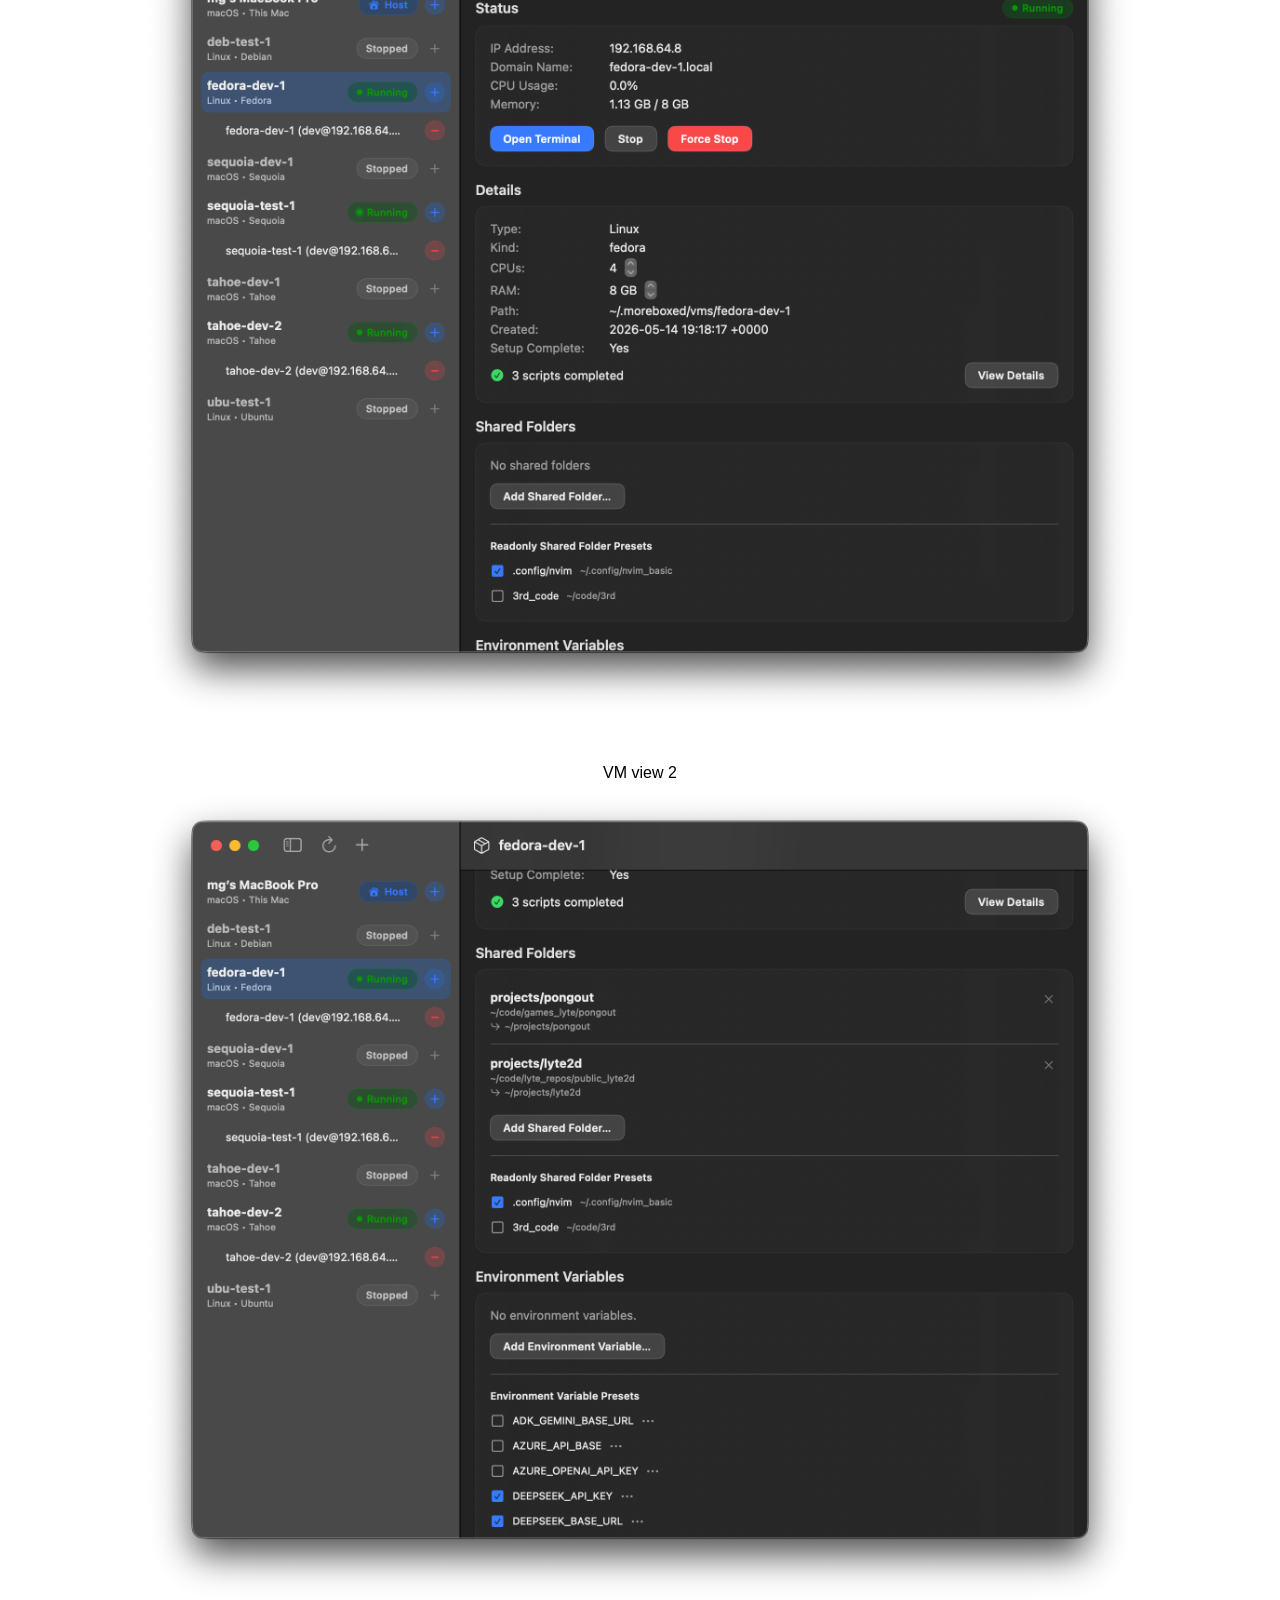
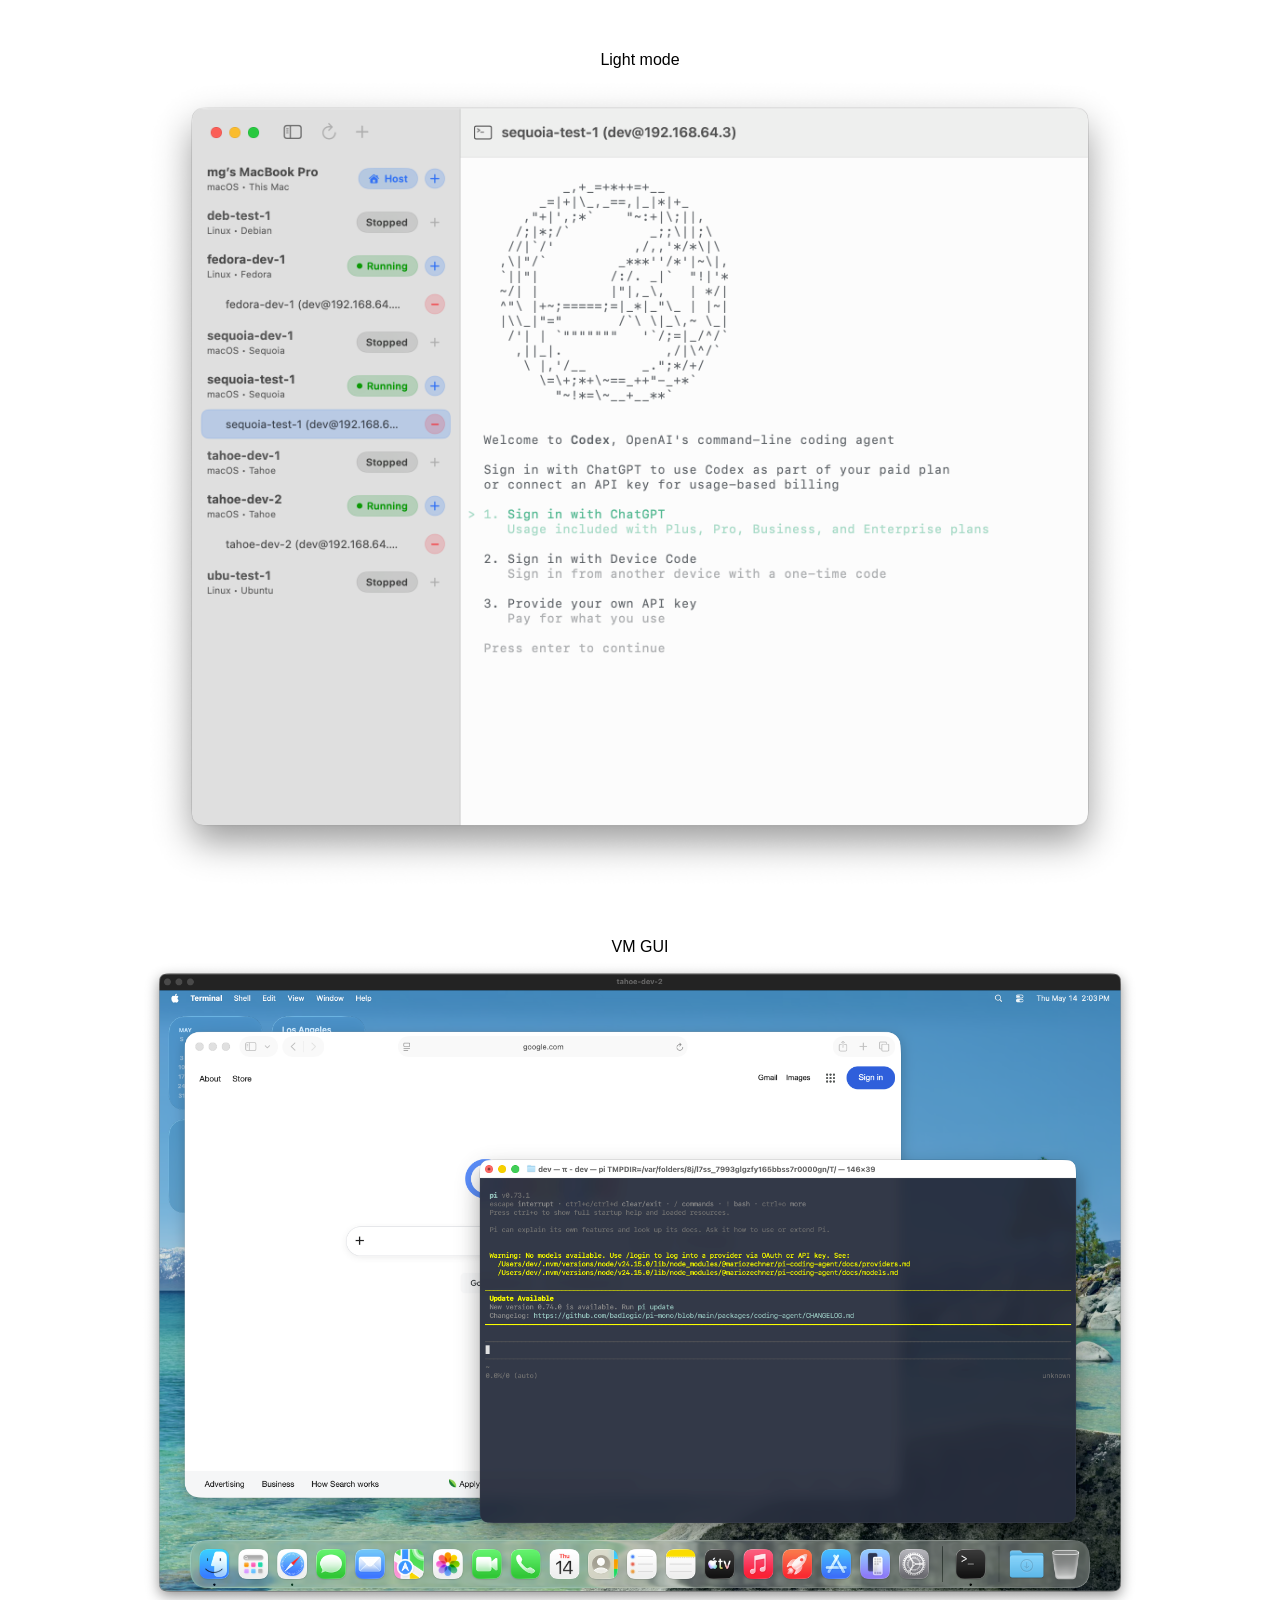
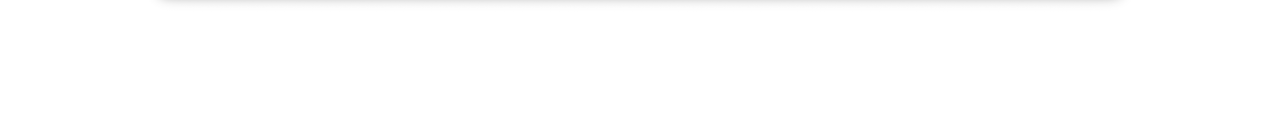
==== commit c67e2e31: "update" ====
--- a/docs/hello_beta.html
+++ b/docs/hello_beta.html
@@ -3,7 +3,7 @@
 <head>
   <meta charset="UTF-8">
   <meta name="viewport" content="width=device-width, initial-scale=1.0">
-  <title>Moreboxed — Beta</title>
+  <title>Moreboxed Beta</title>
   <link rel="stylesheet" href="style.css">
   <style>
     .content {
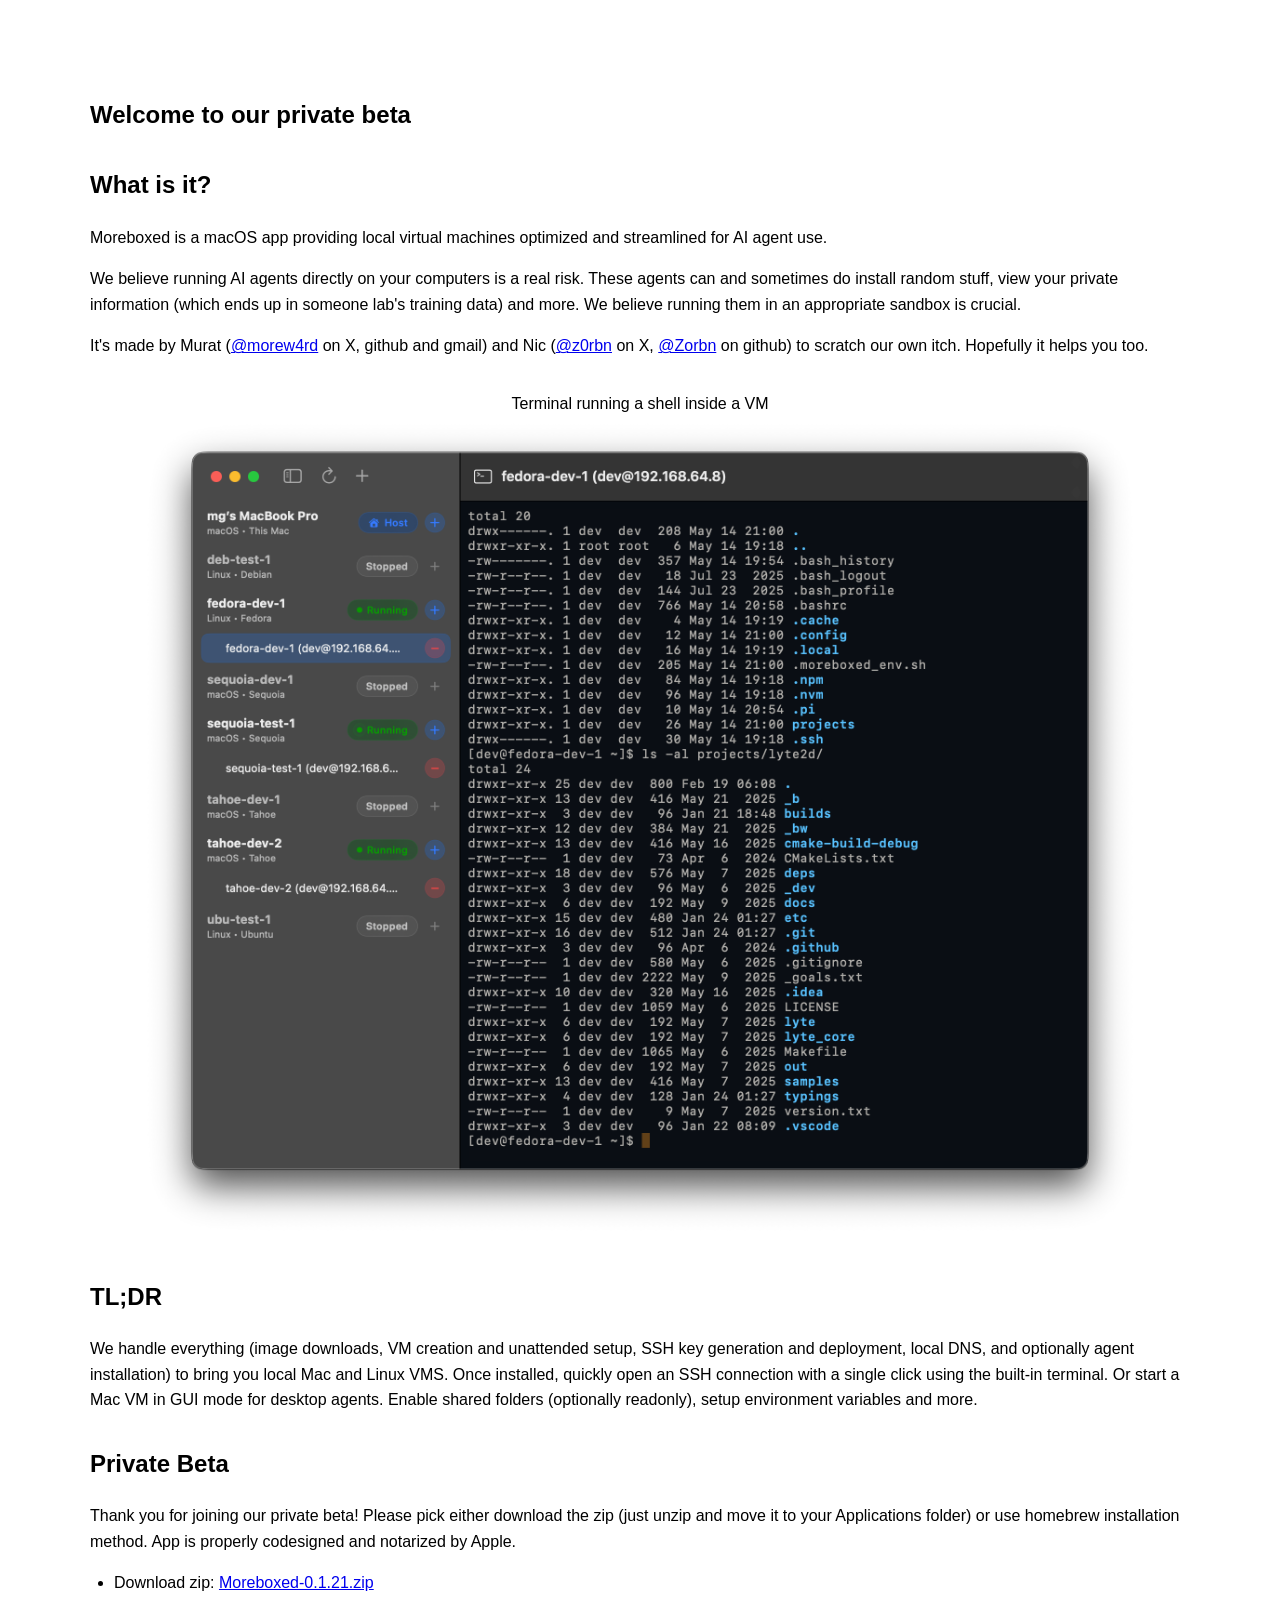
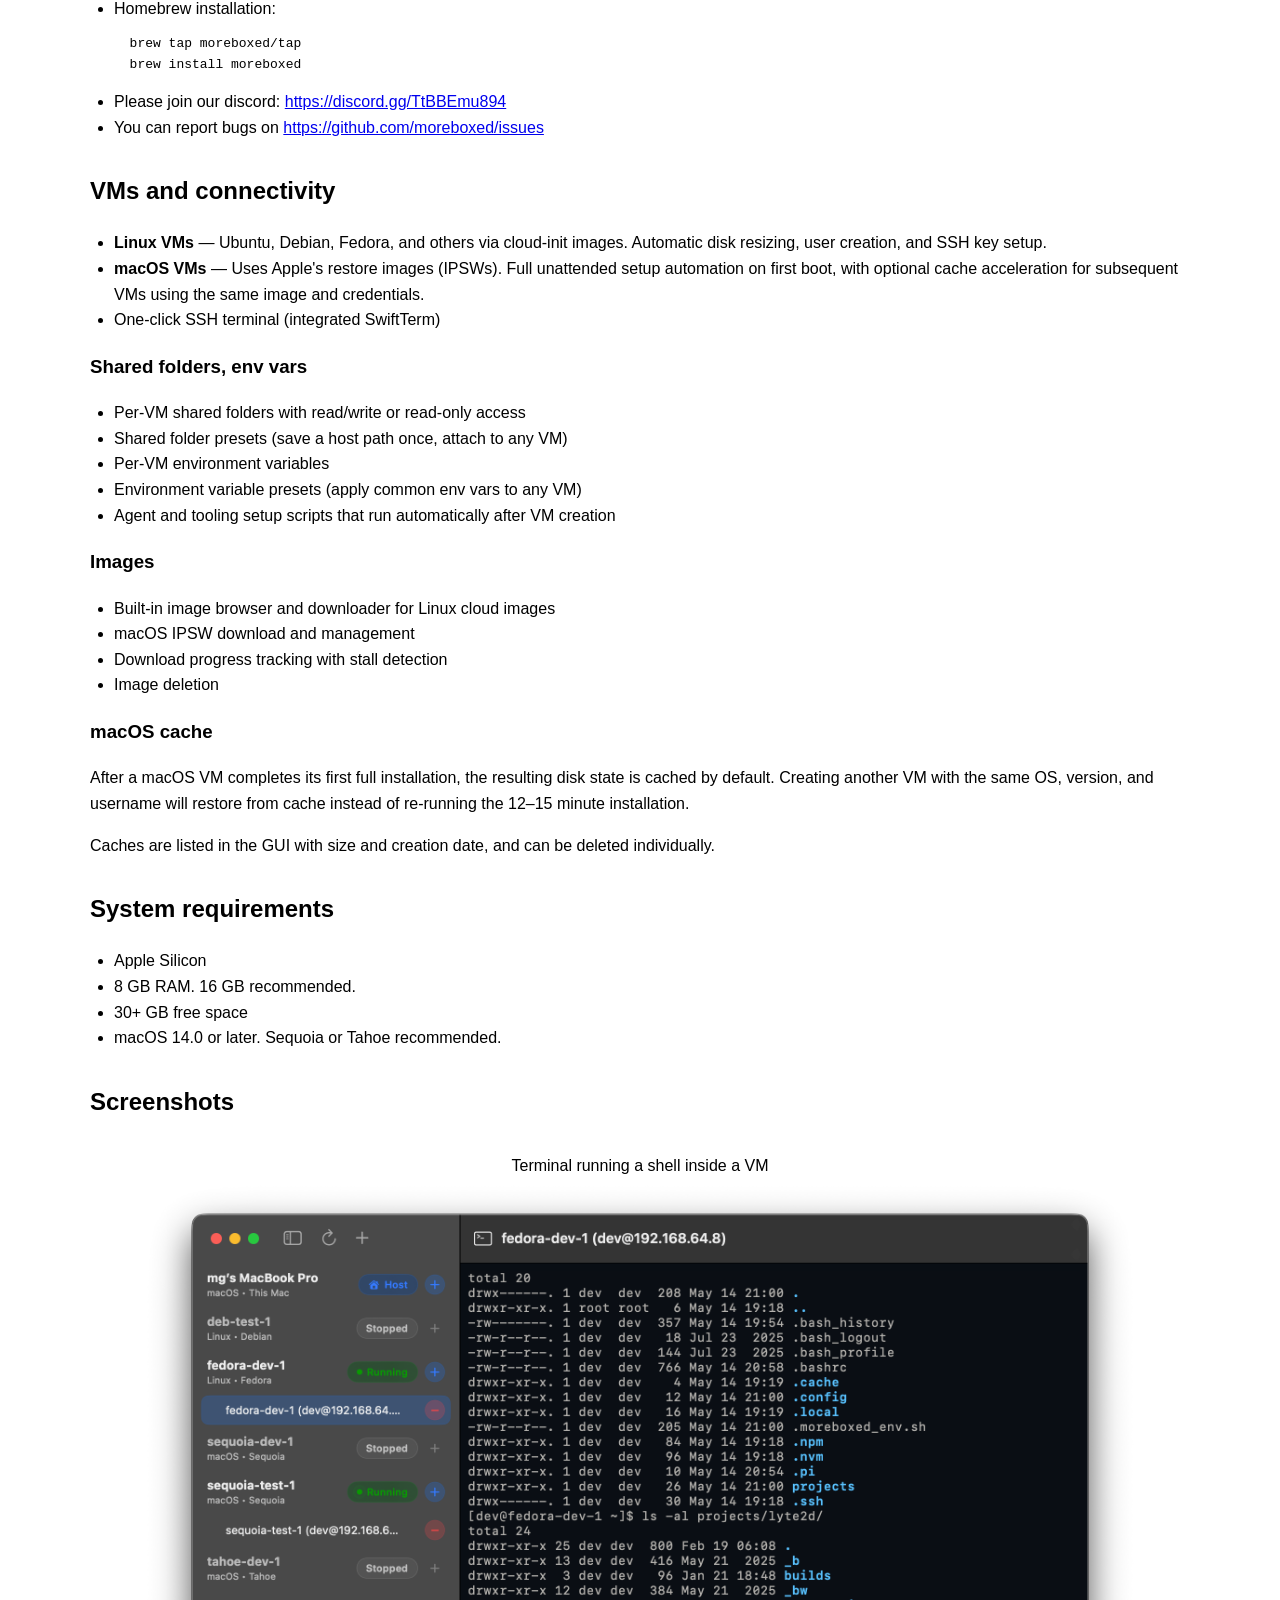
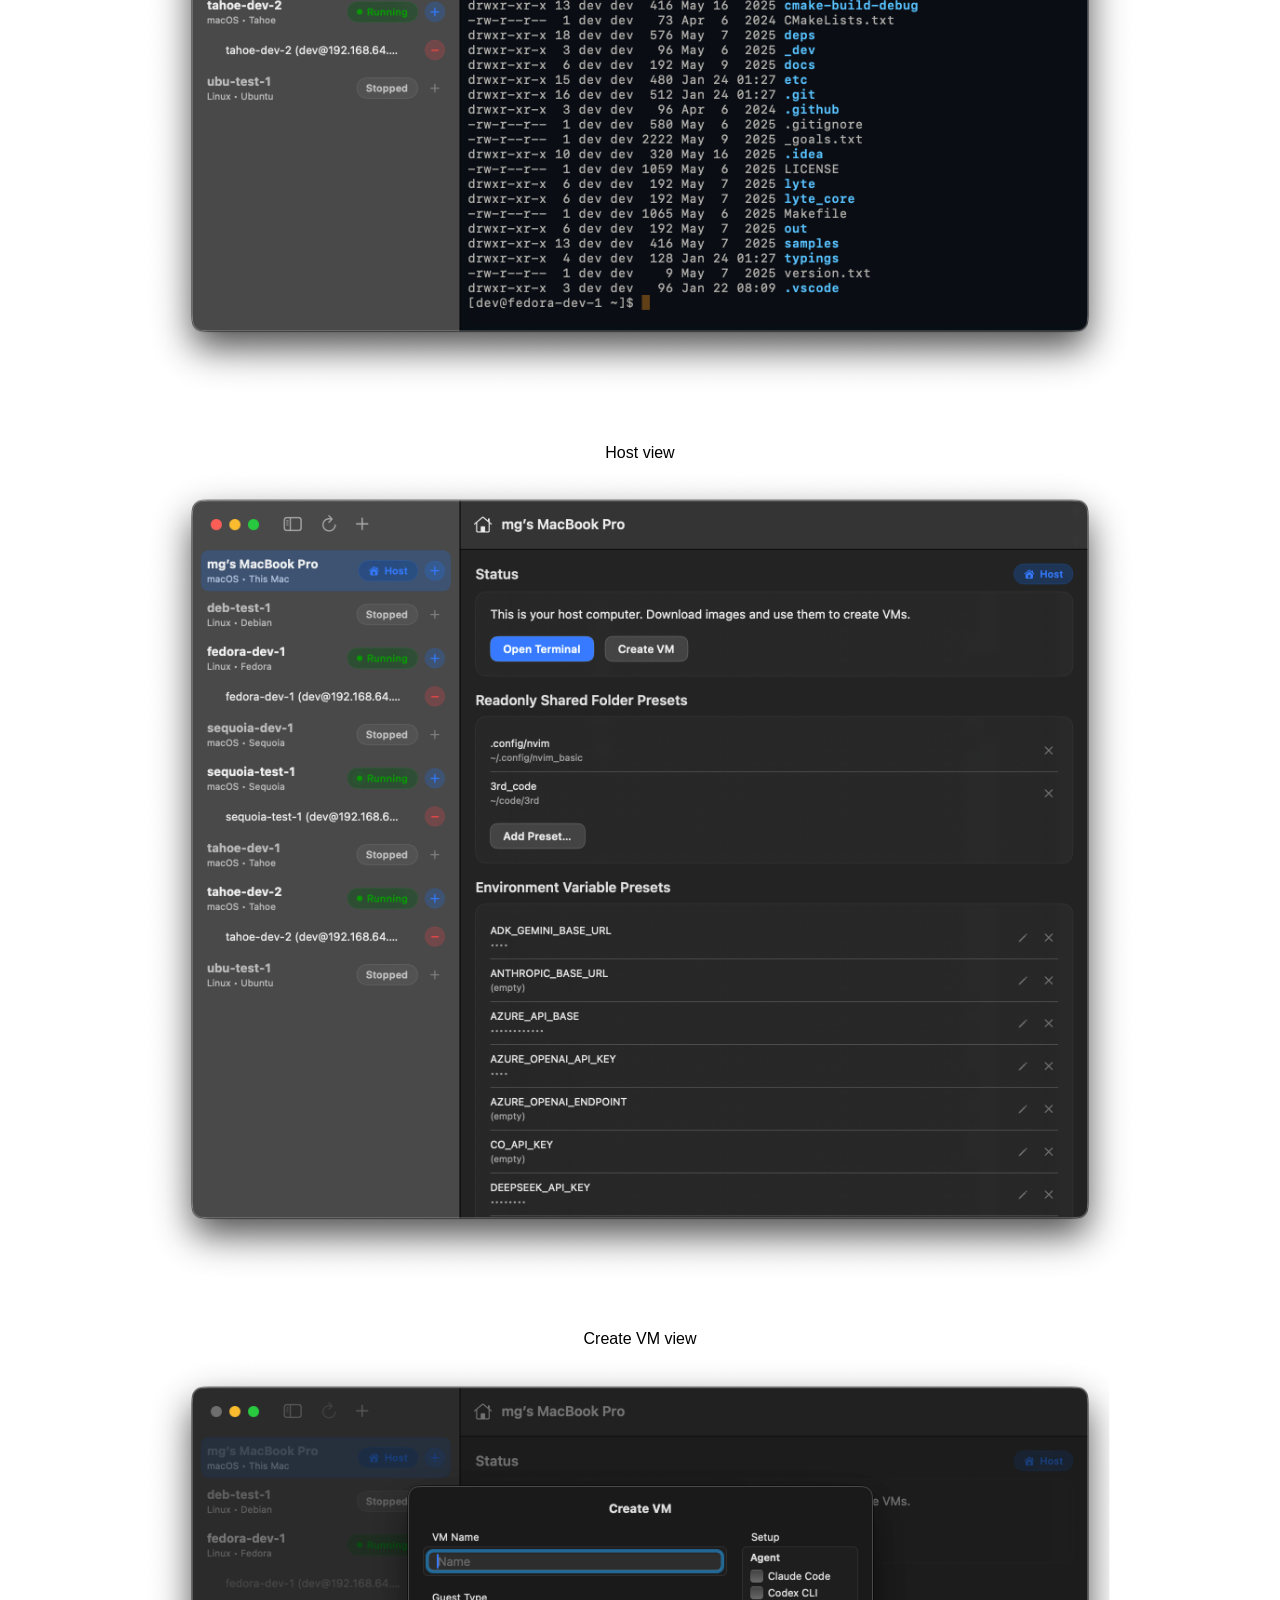
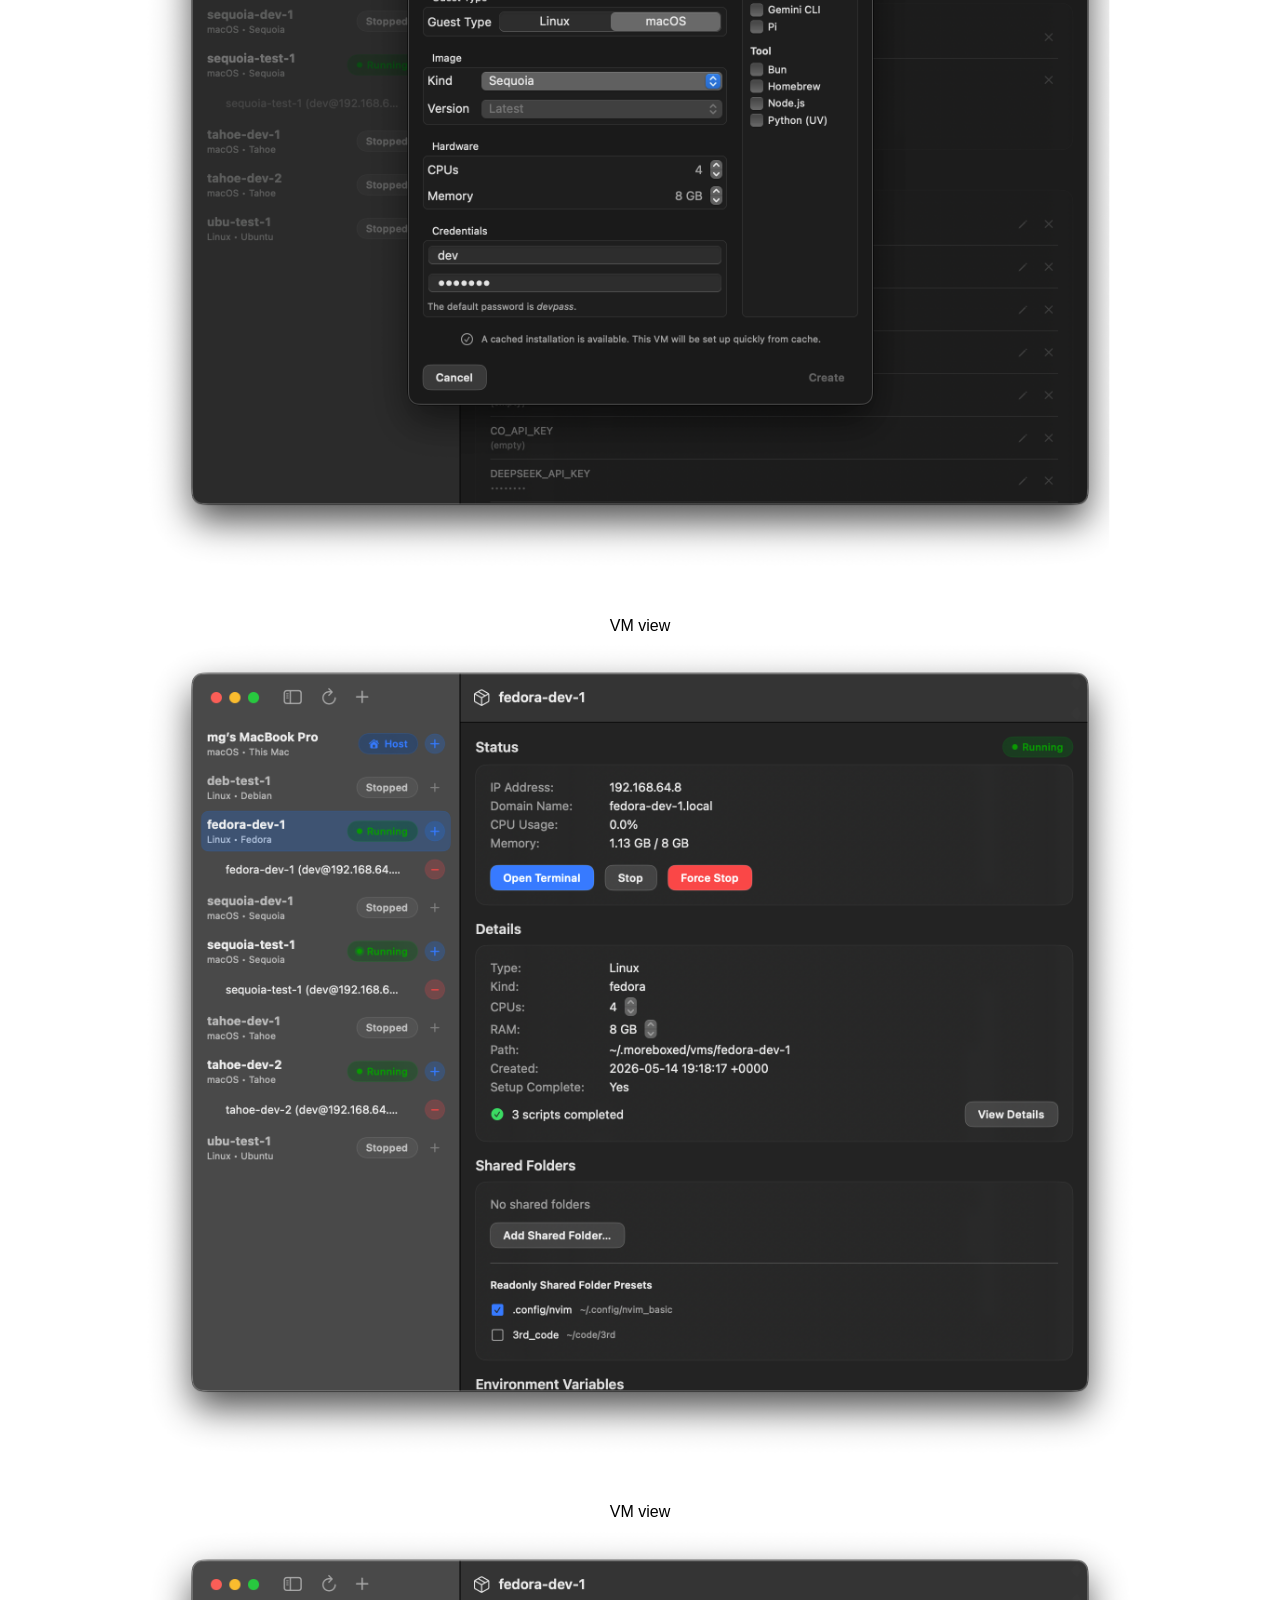
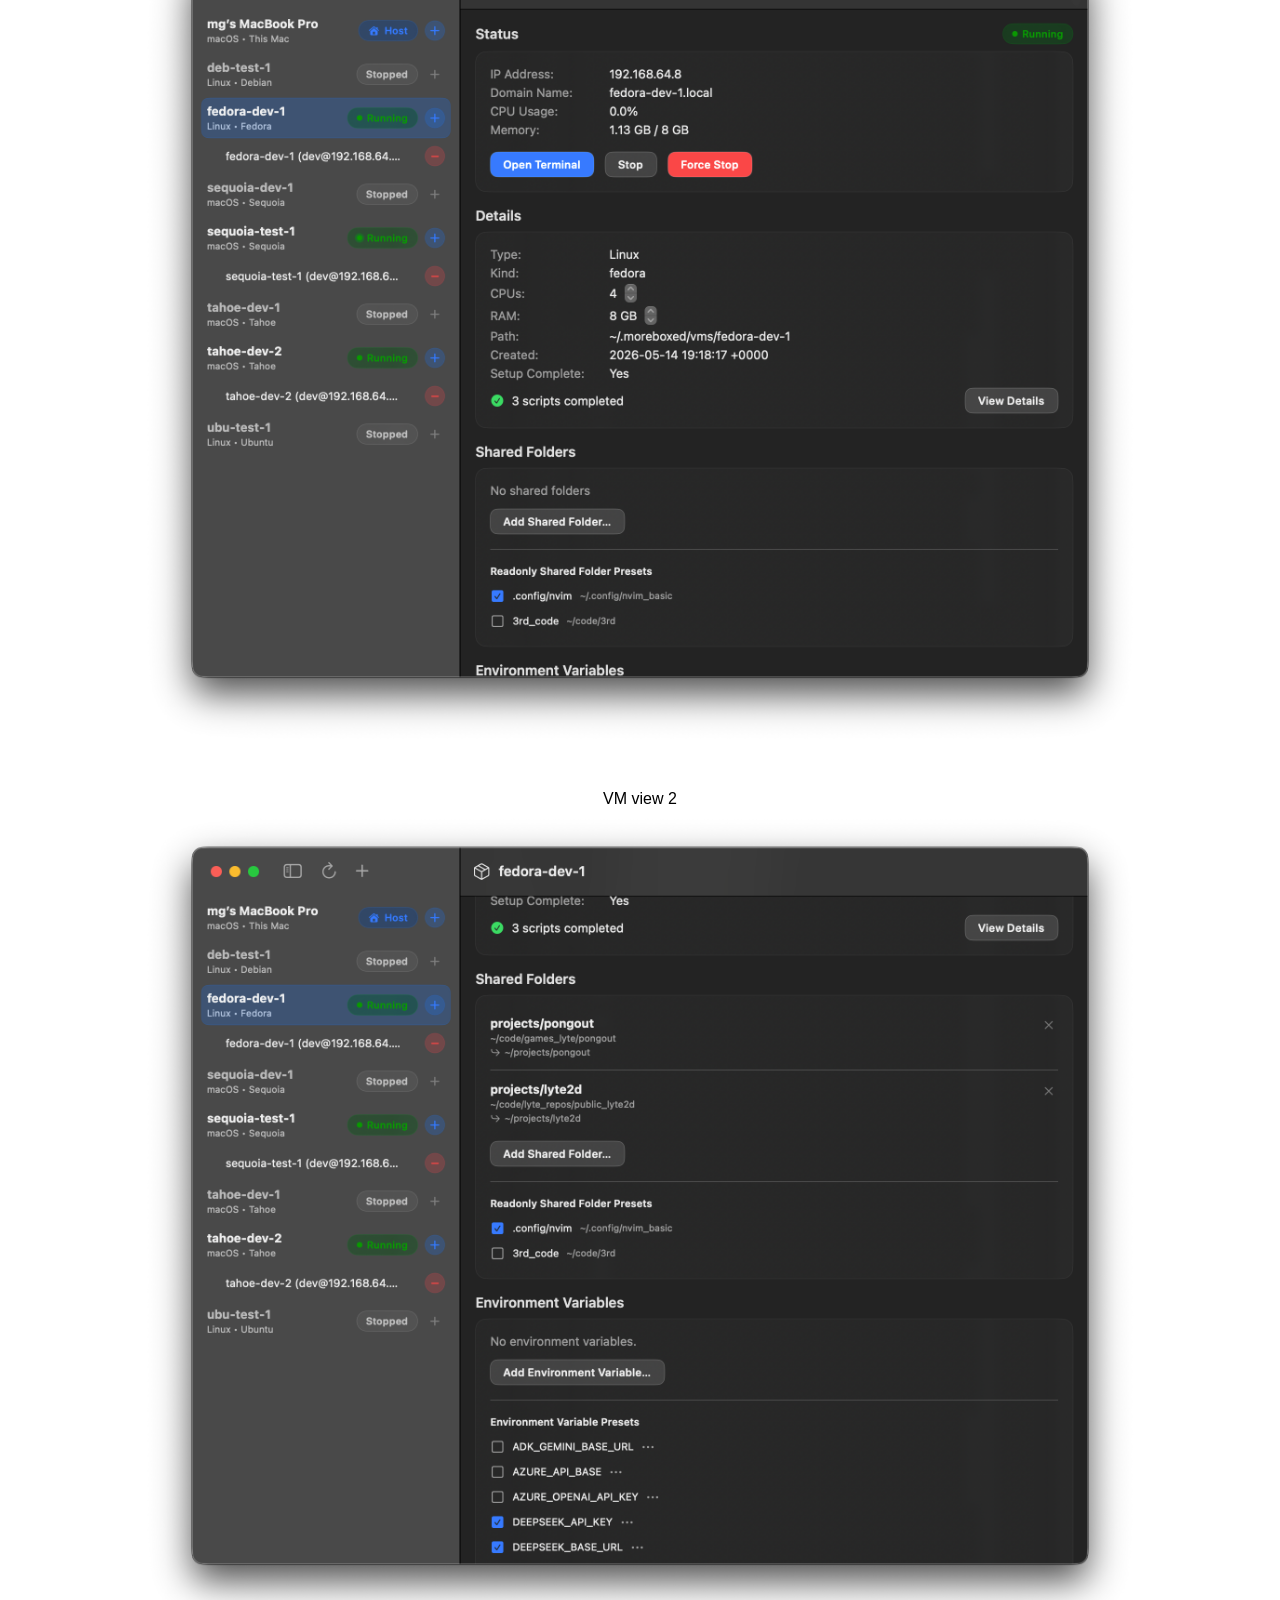
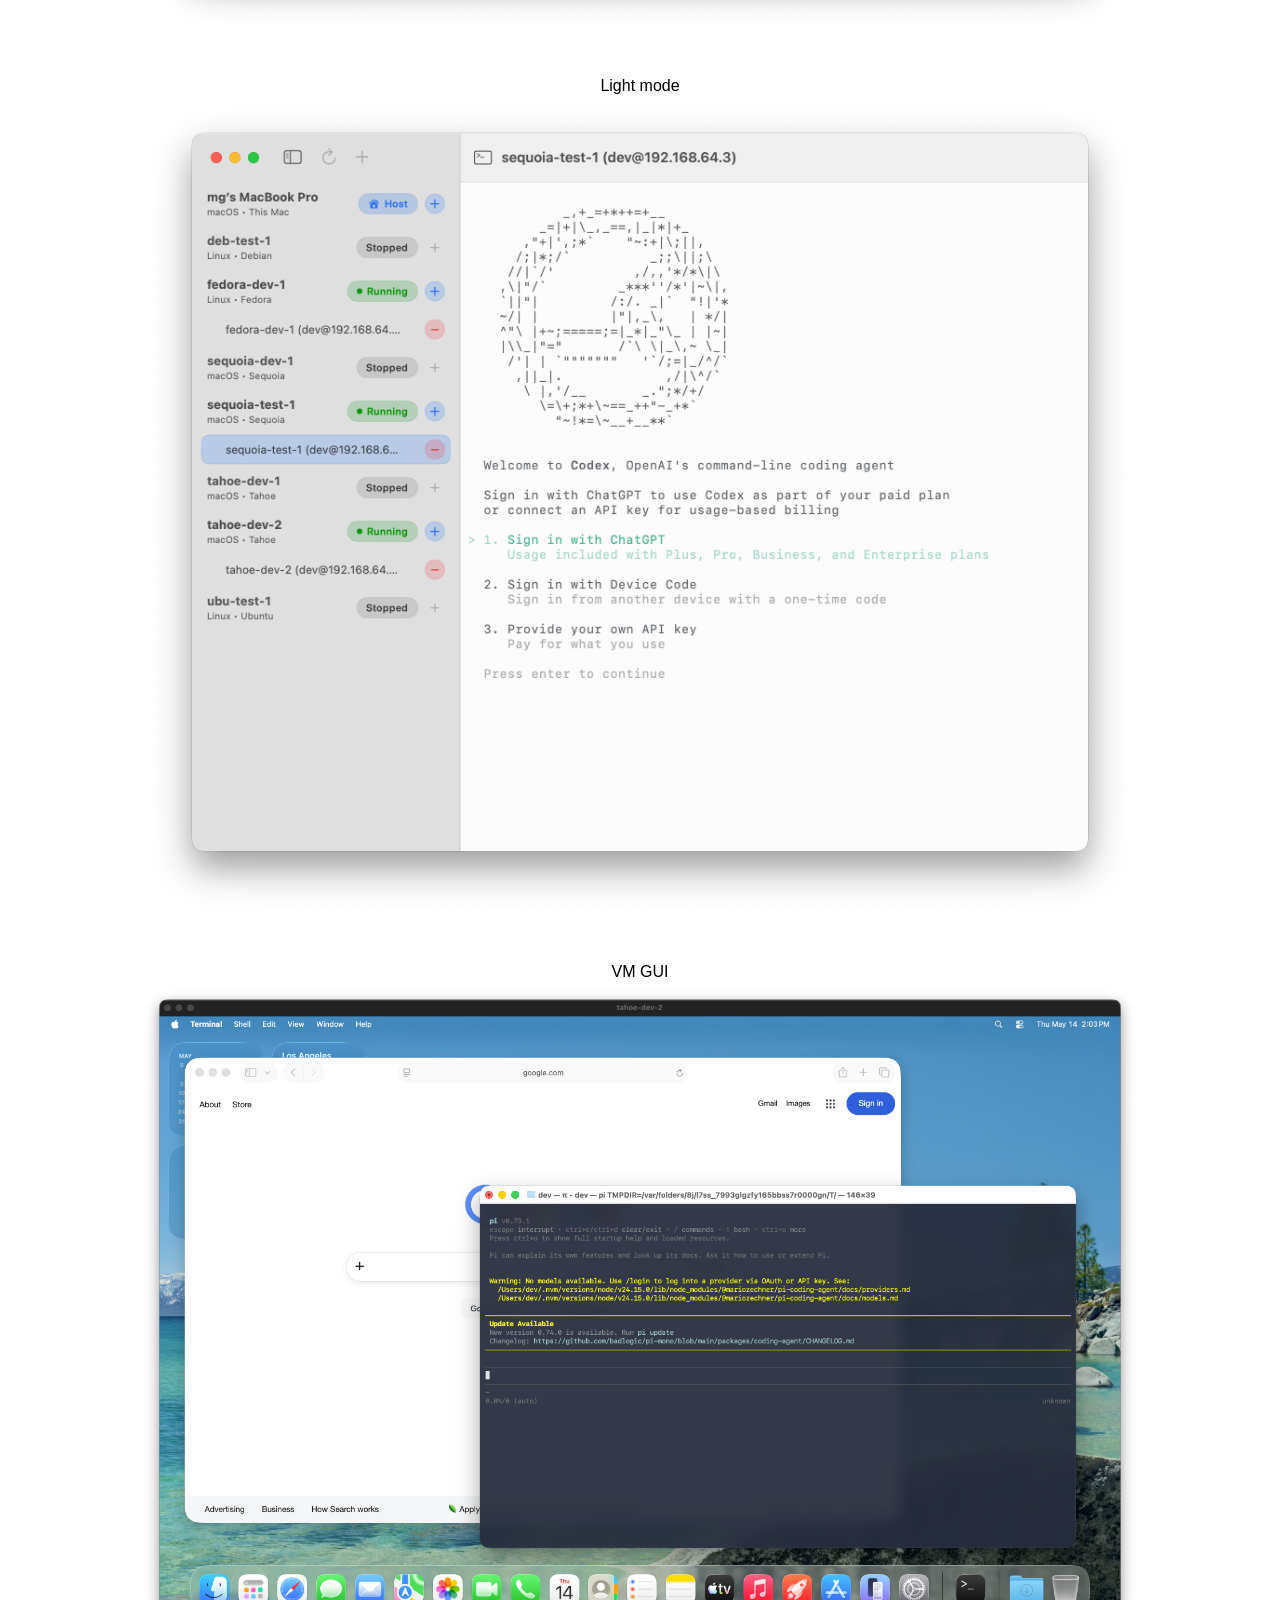
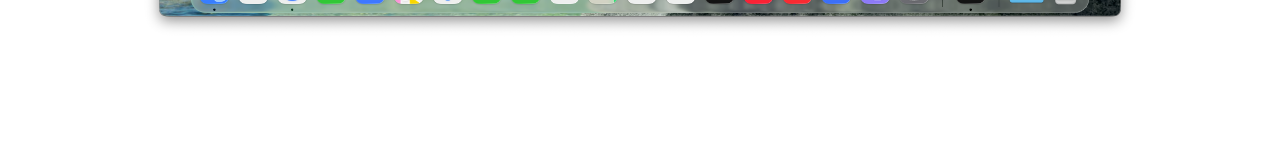
==== commit 34e1033a: "issues repo link" ====
--- a/docs/hello_beta.html
+++ b/docs/hello_beta.html
@@ -70,6 +70,9 @@
       </li>
       <li>
         Please join our discord: <a href="https://discord.gg/TtBBEmu894" target="_blank">https://discord.gg/TtBBEmu894</a>
+      </li>
+      <li>
+        You can report bugs on <a href="github.com/moreboxed/issues" target="_blank">https://github.com/moreboxed/issues</a>
       </li>
     </ul>
 
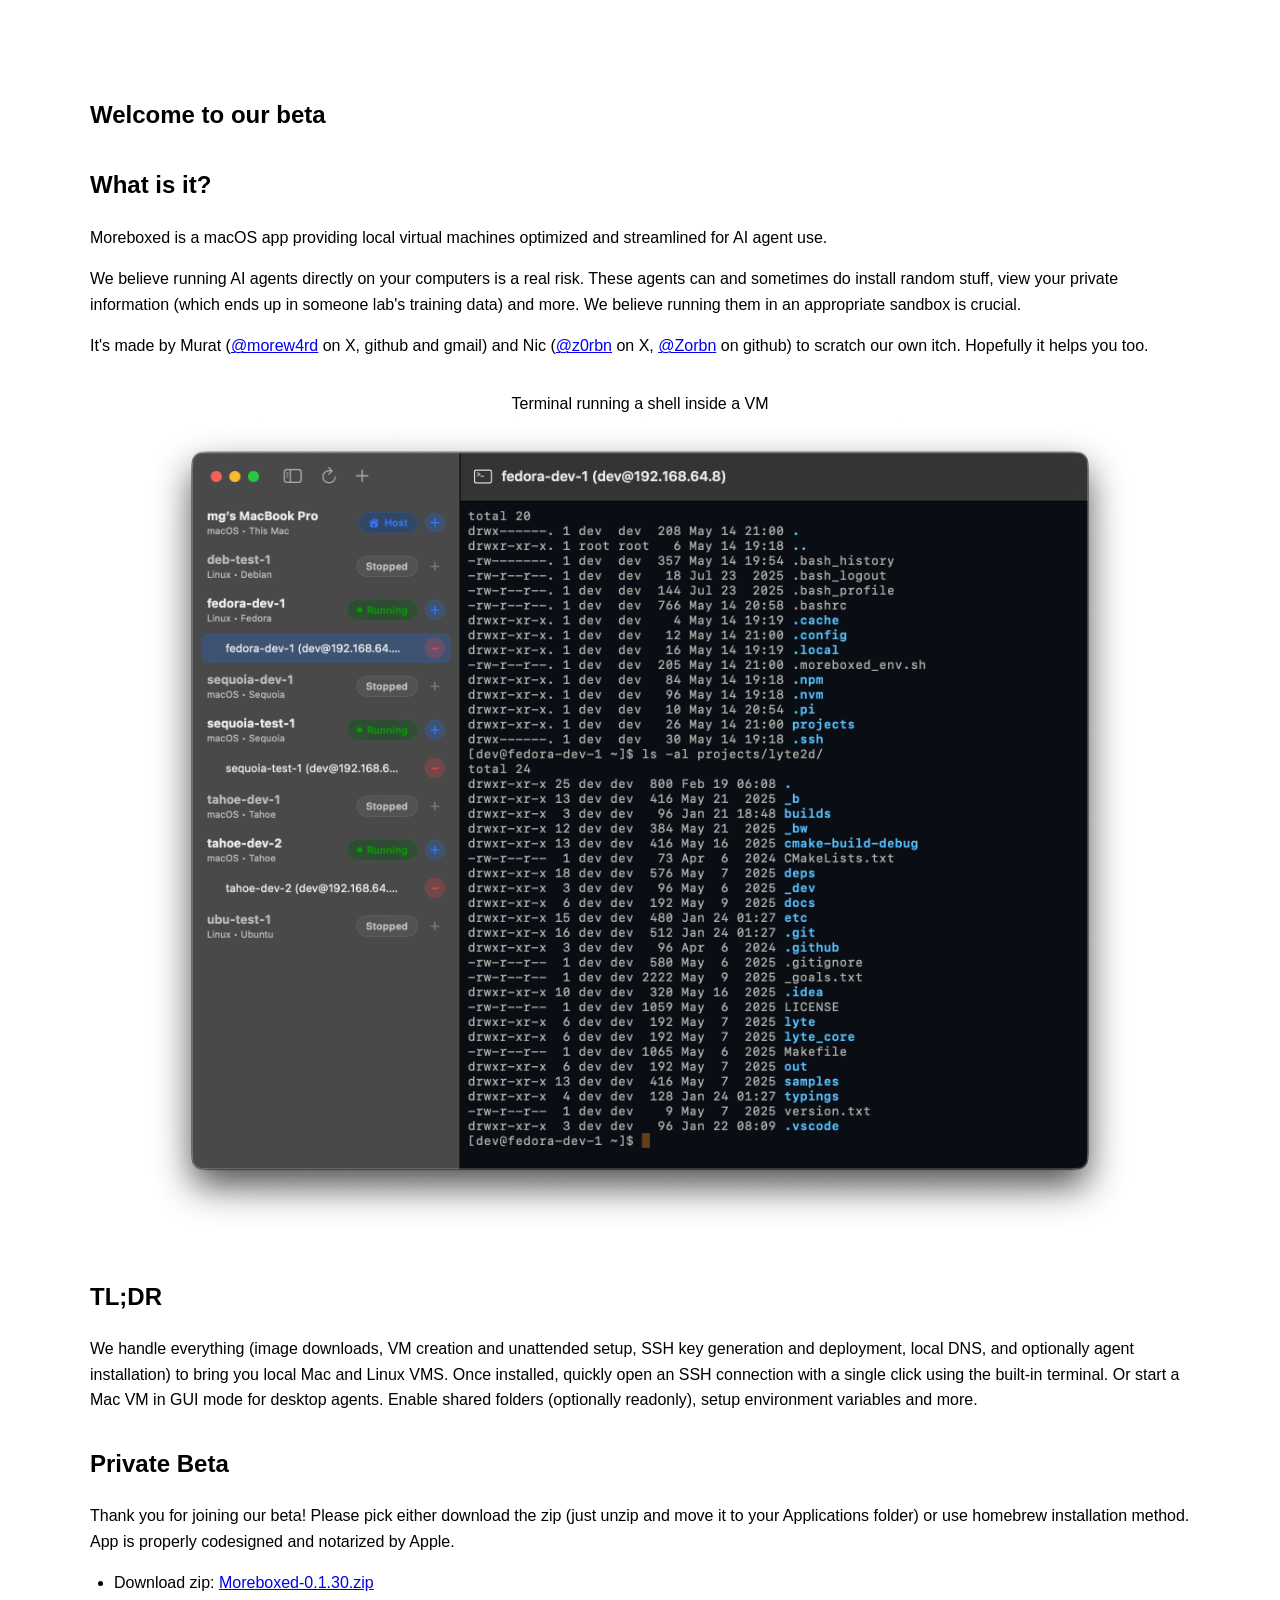
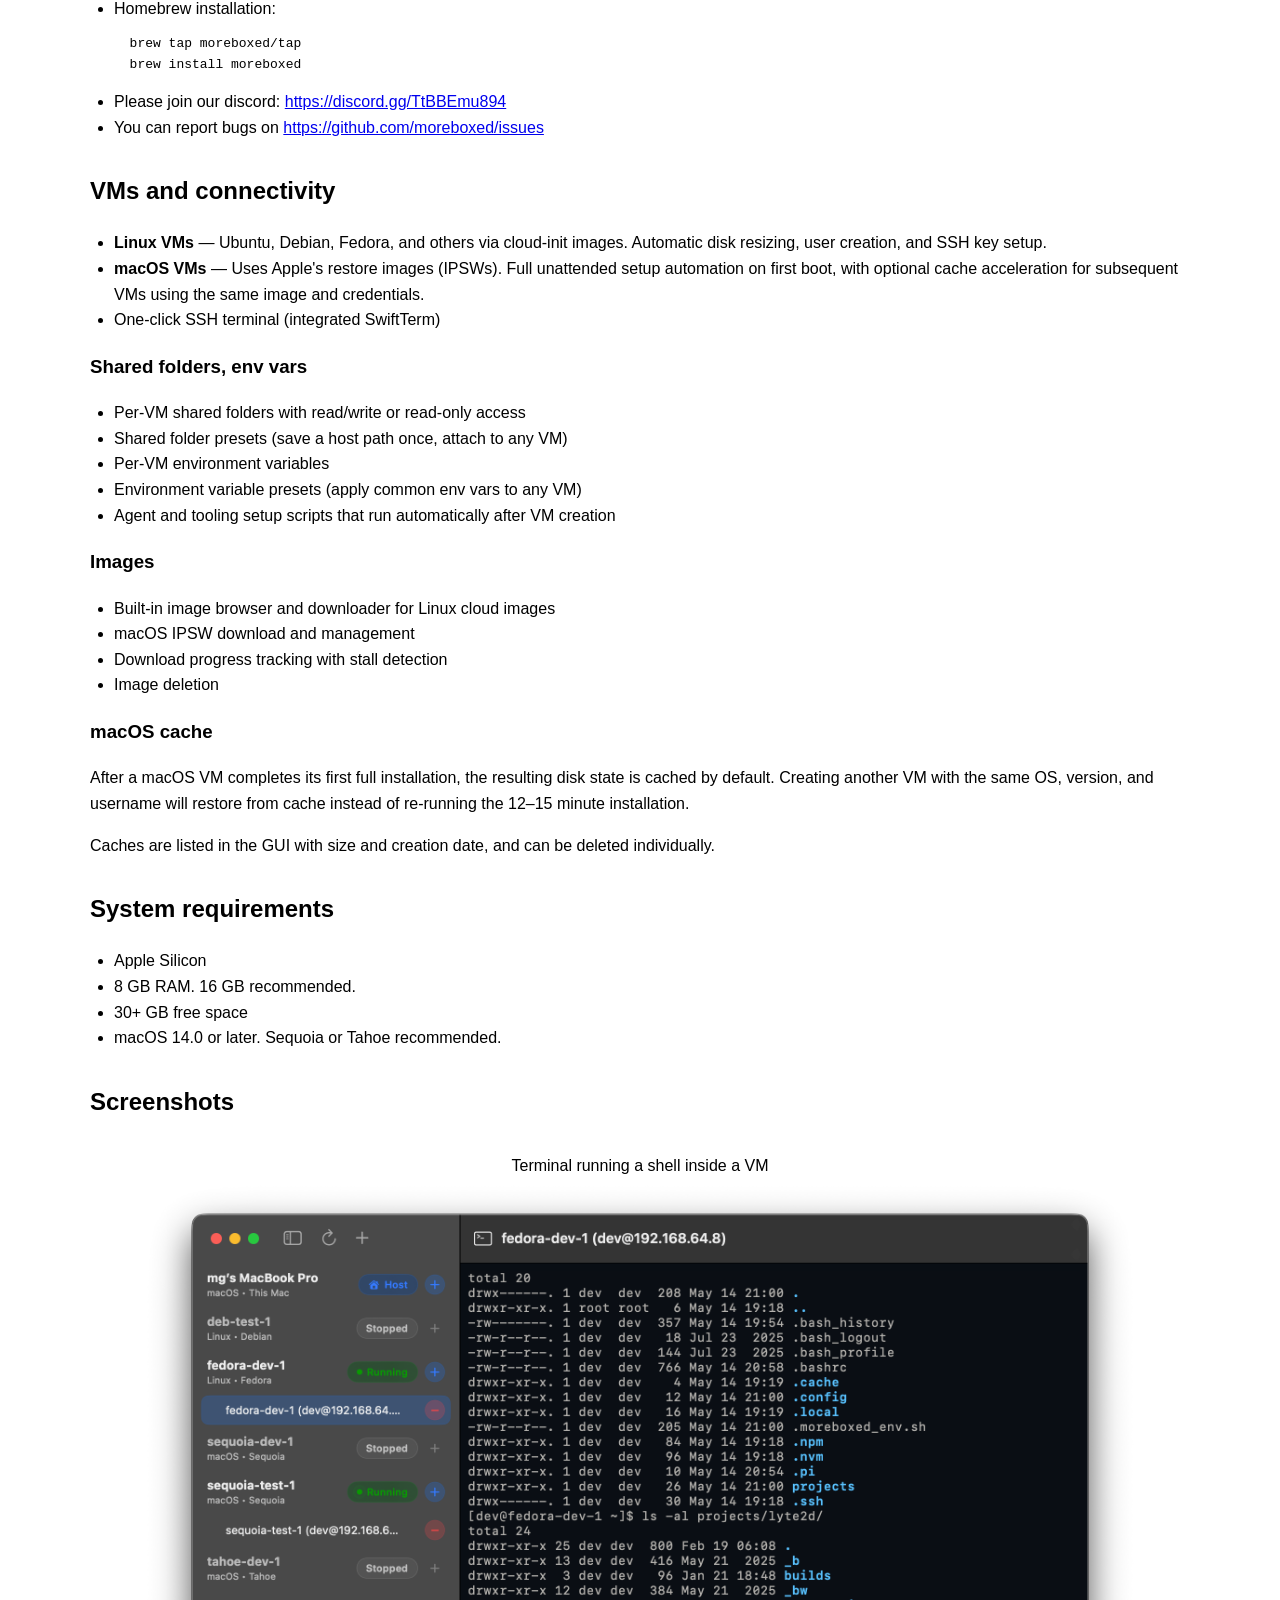
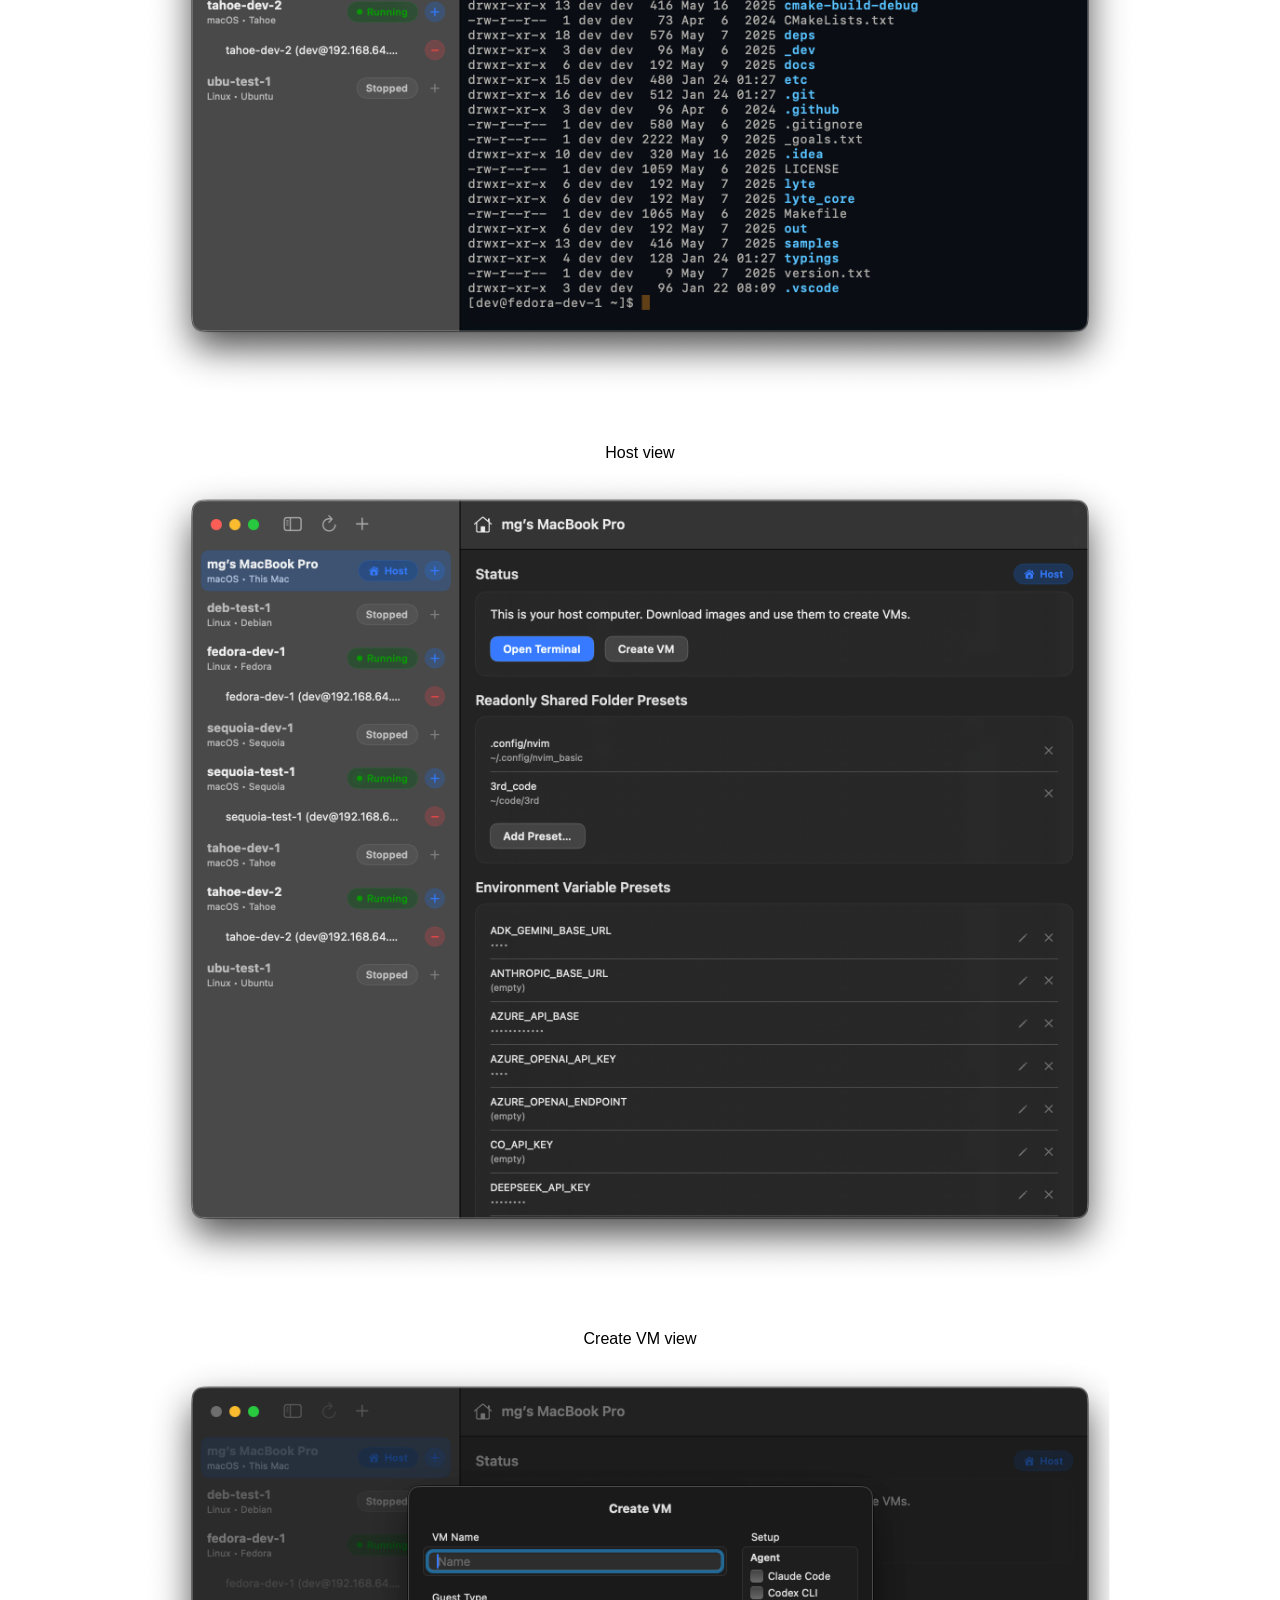
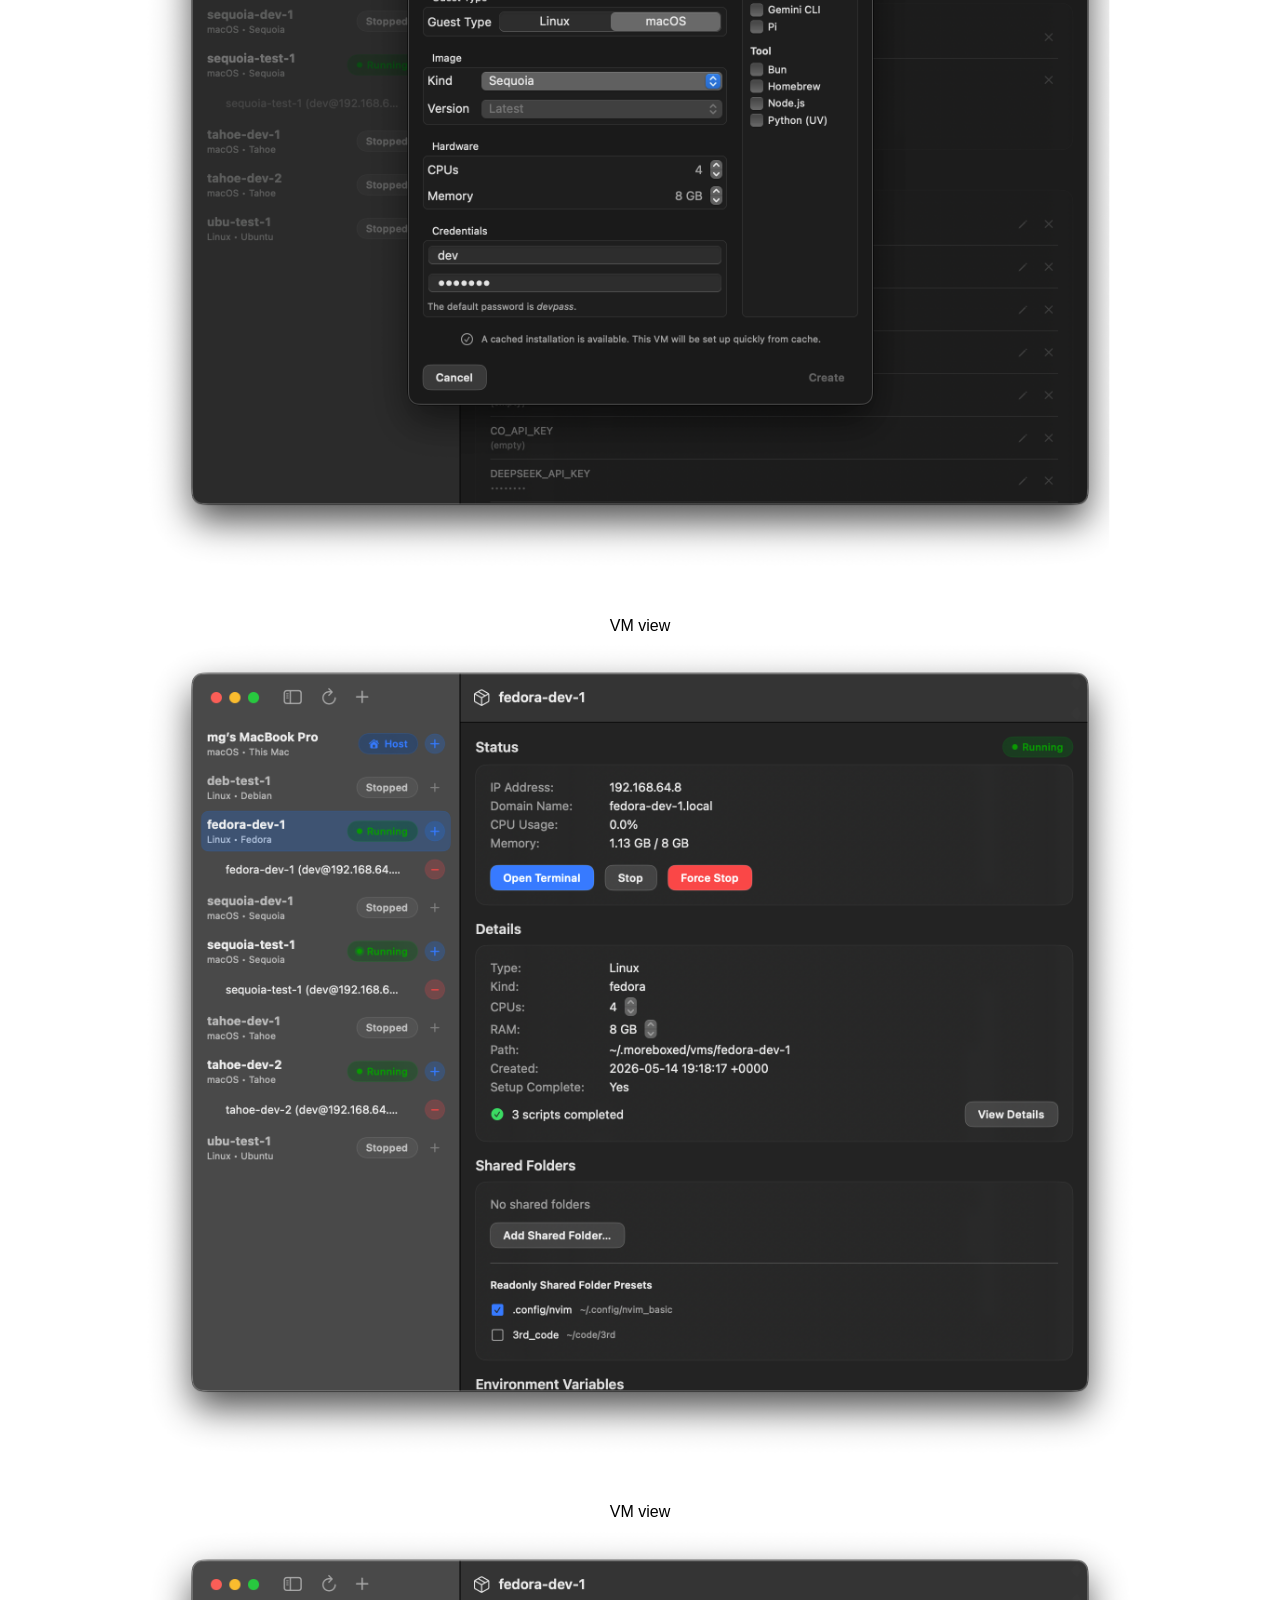
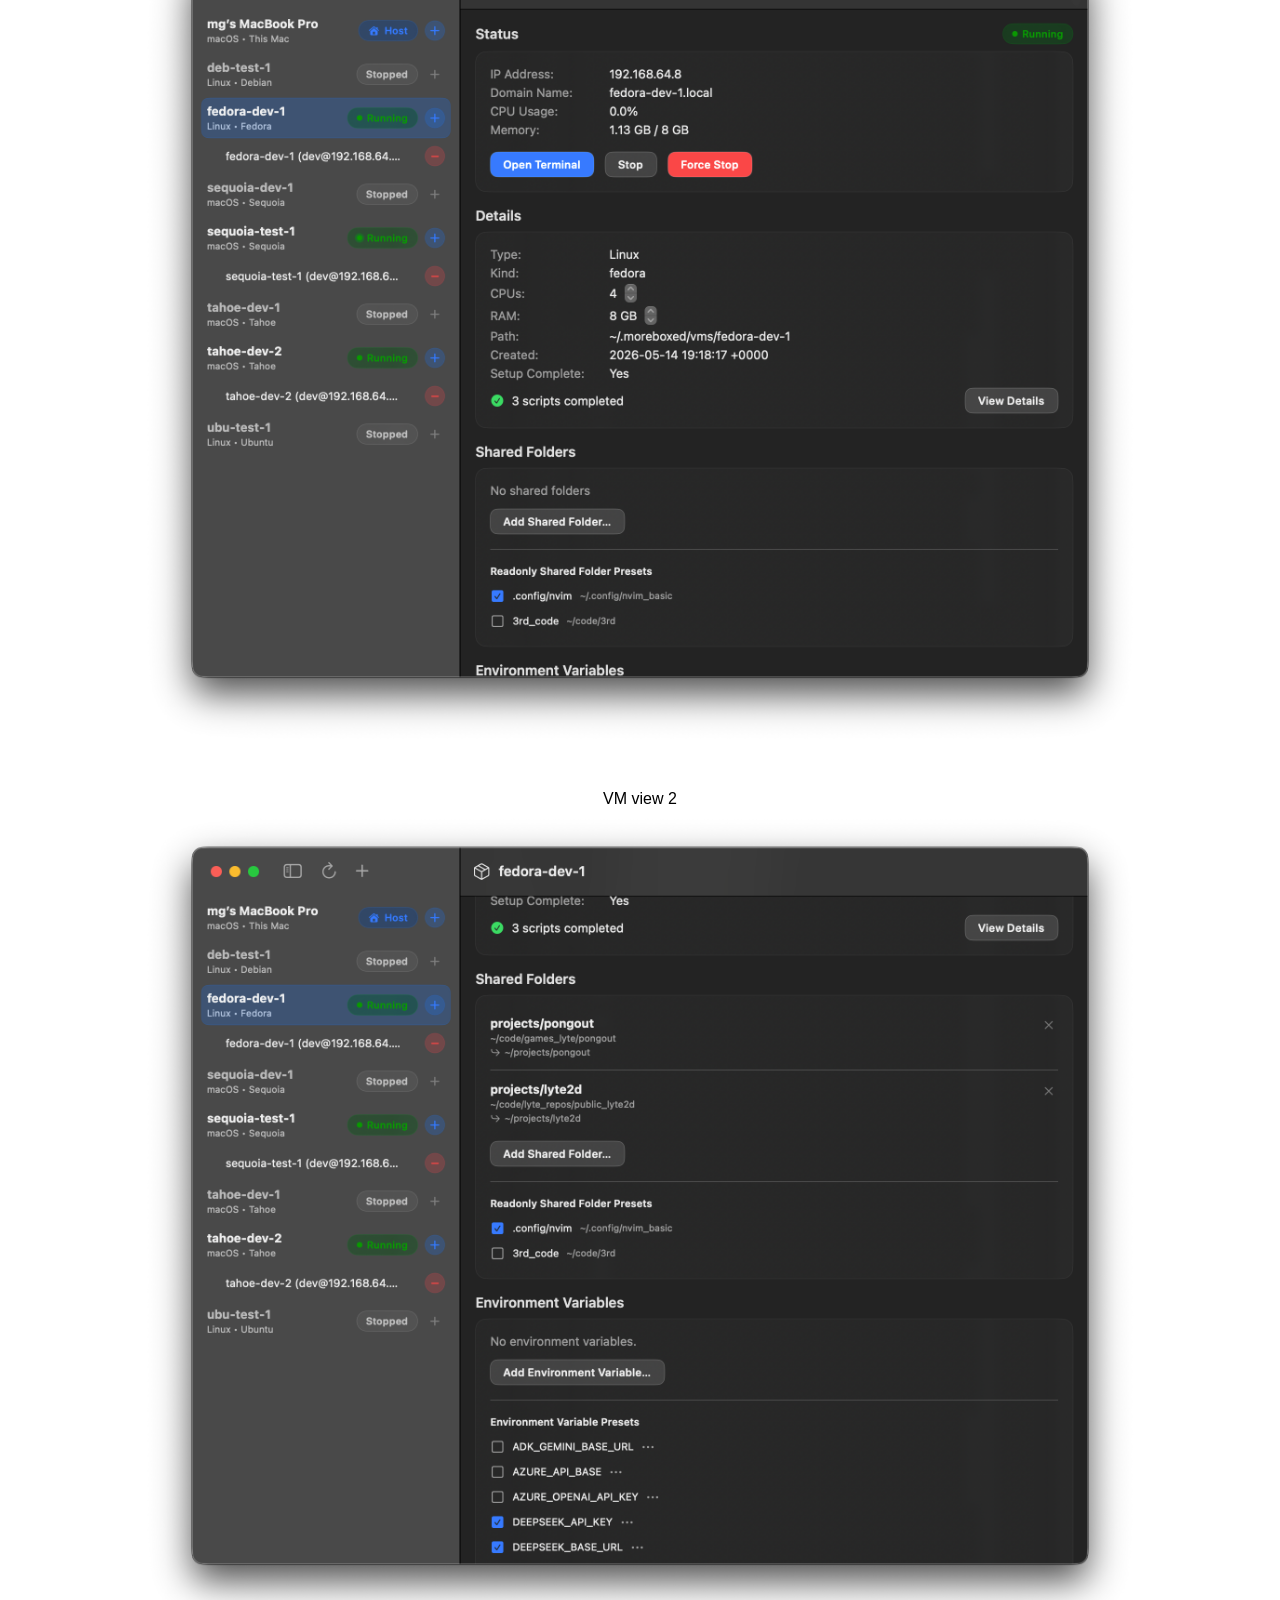
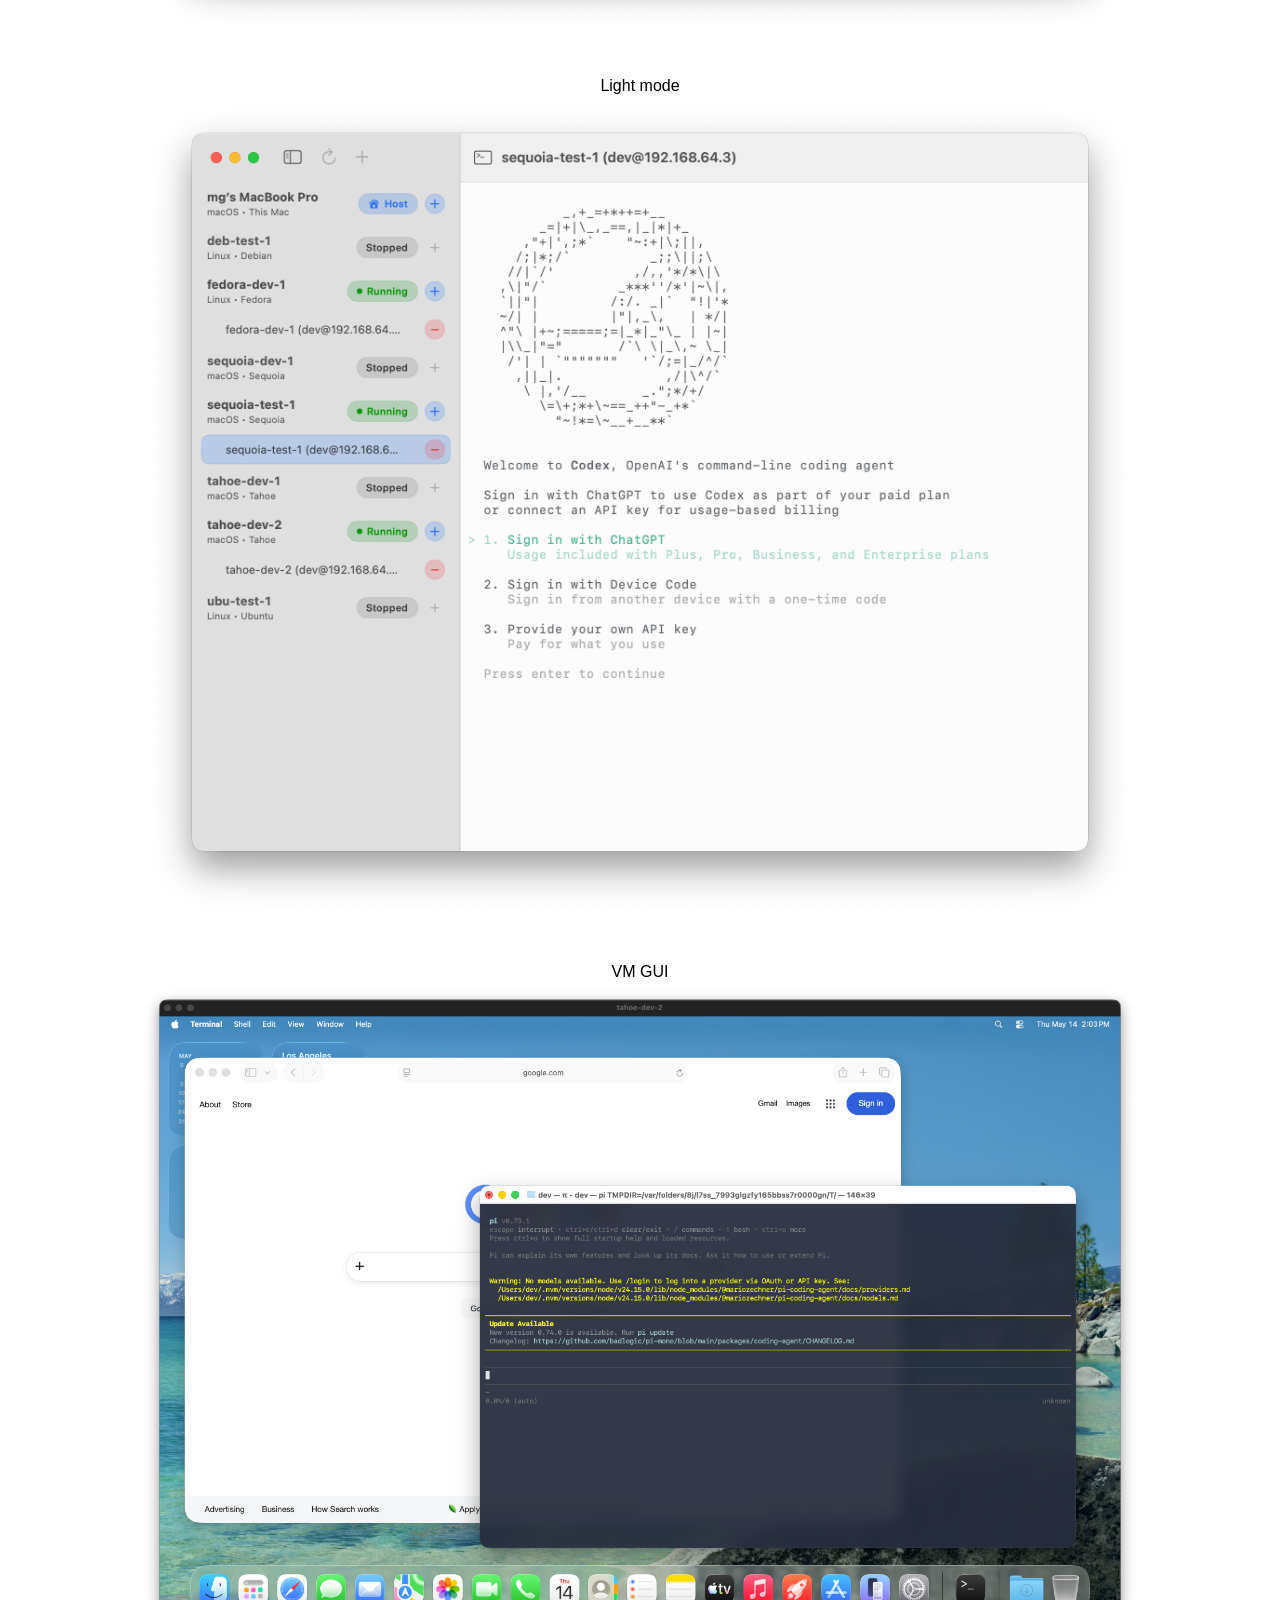
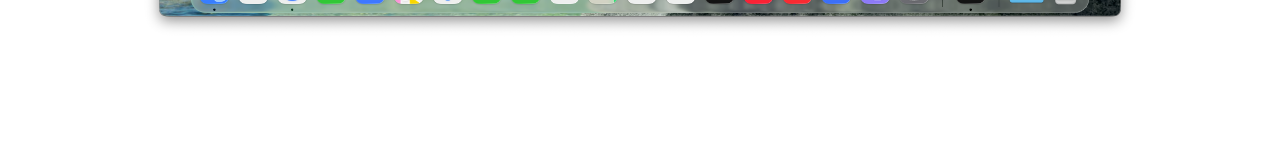
==== commit e0156d31: "WIP" ====
--- a/docs/hello_beta.html
+++ b/docs/hello_beta.html
@@ -34,7 +34,7 @@
 </head>
 <body>
   <div class="content">
-    <h2> Welcome to our private beta </h2>
+    <h2> Welcome to our beta </h2>
     <h2>What is it?</h2>
     <p>Moreboxed is a macOS app providing local virtual machines optimized and streamlined for AI agent use.</p>
     <p> We believe running AI agents directly on your computers is a real risk. These agents can and sometimes do install random stuff, view your private information (which ends up in someone lab's training data) and more. We believe running them in an appropriate sandbox is crucial.</p>
@@ -56,7 +56,7 @@
     </p>
 
     <h2>Private Beta</h2>
-    <p> Thank you for joining our private beta! Please pick either download the zip
+    <p> Thank you for joining our beta! Please pick either download the zip
       (just unzip and move it to your Applications folder) or use homebrew installation method.
       App is properly codesigned and notarized by Apple.
     </p>
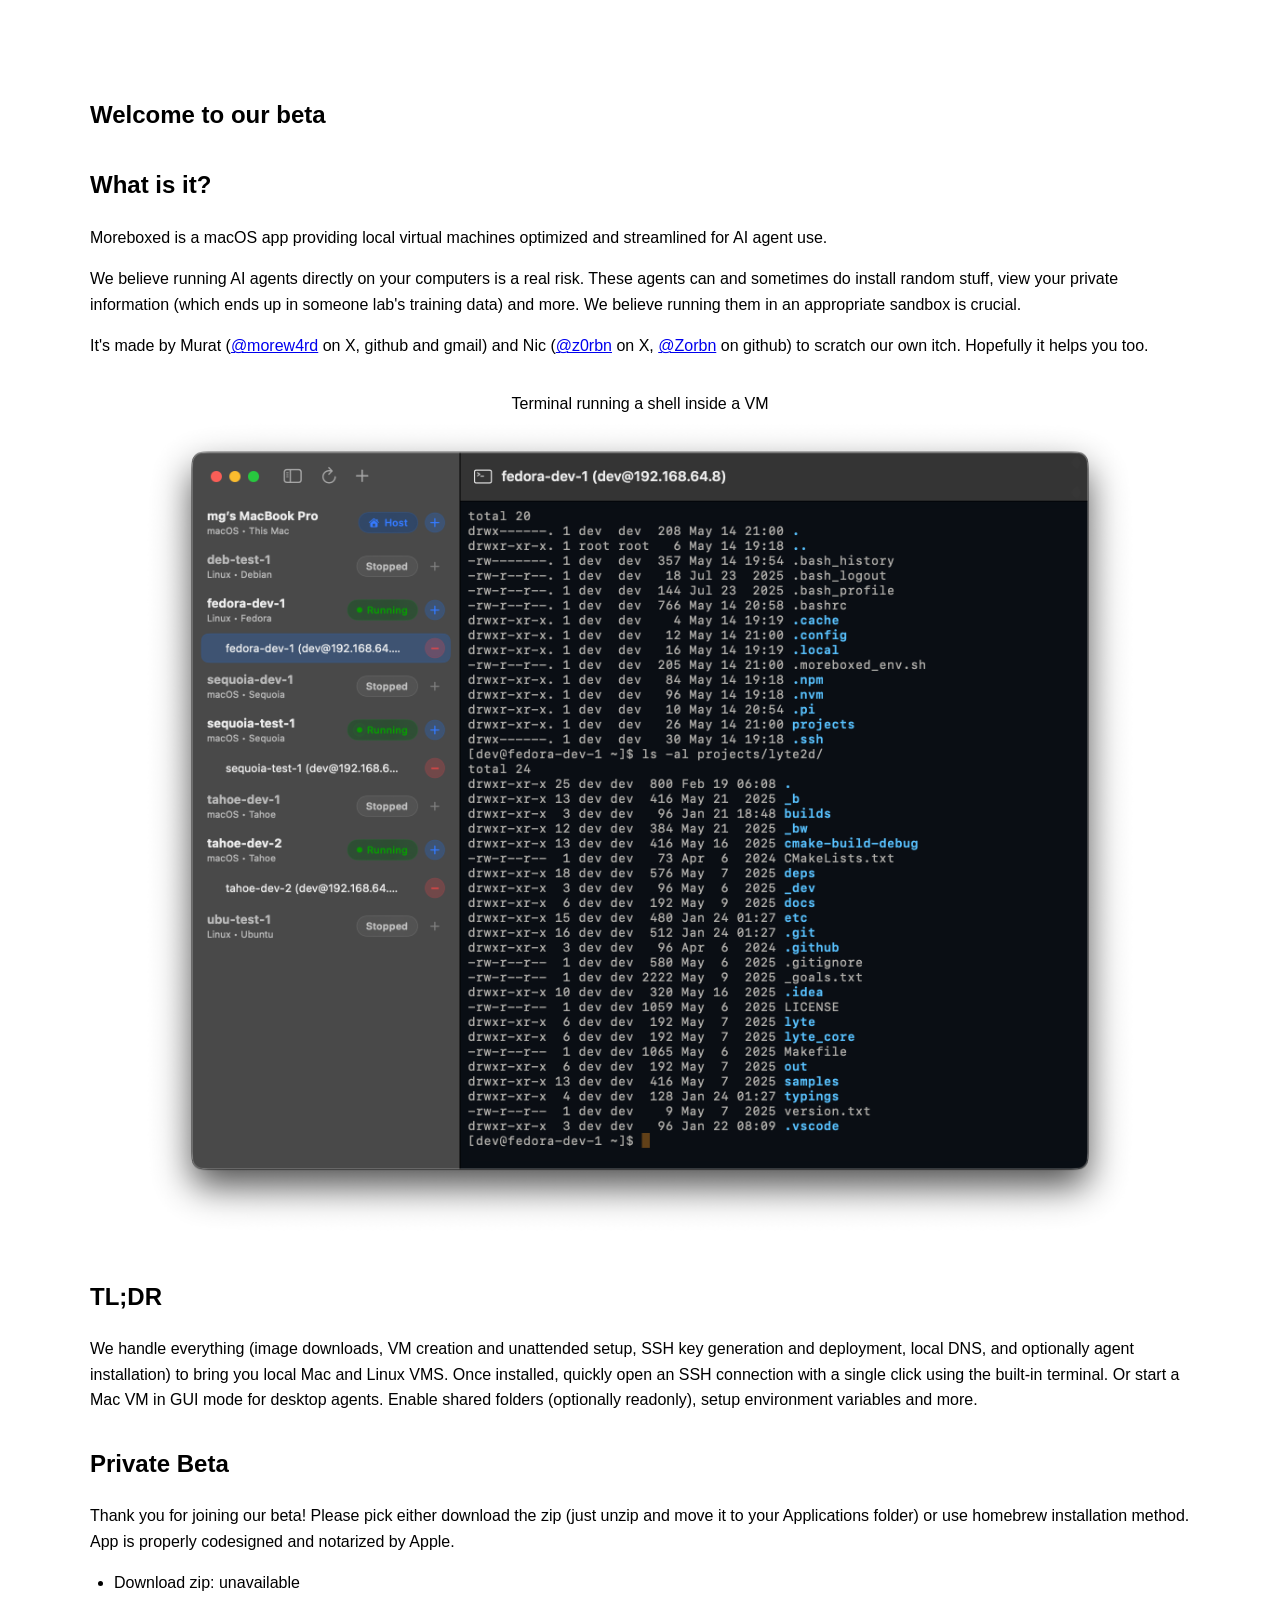
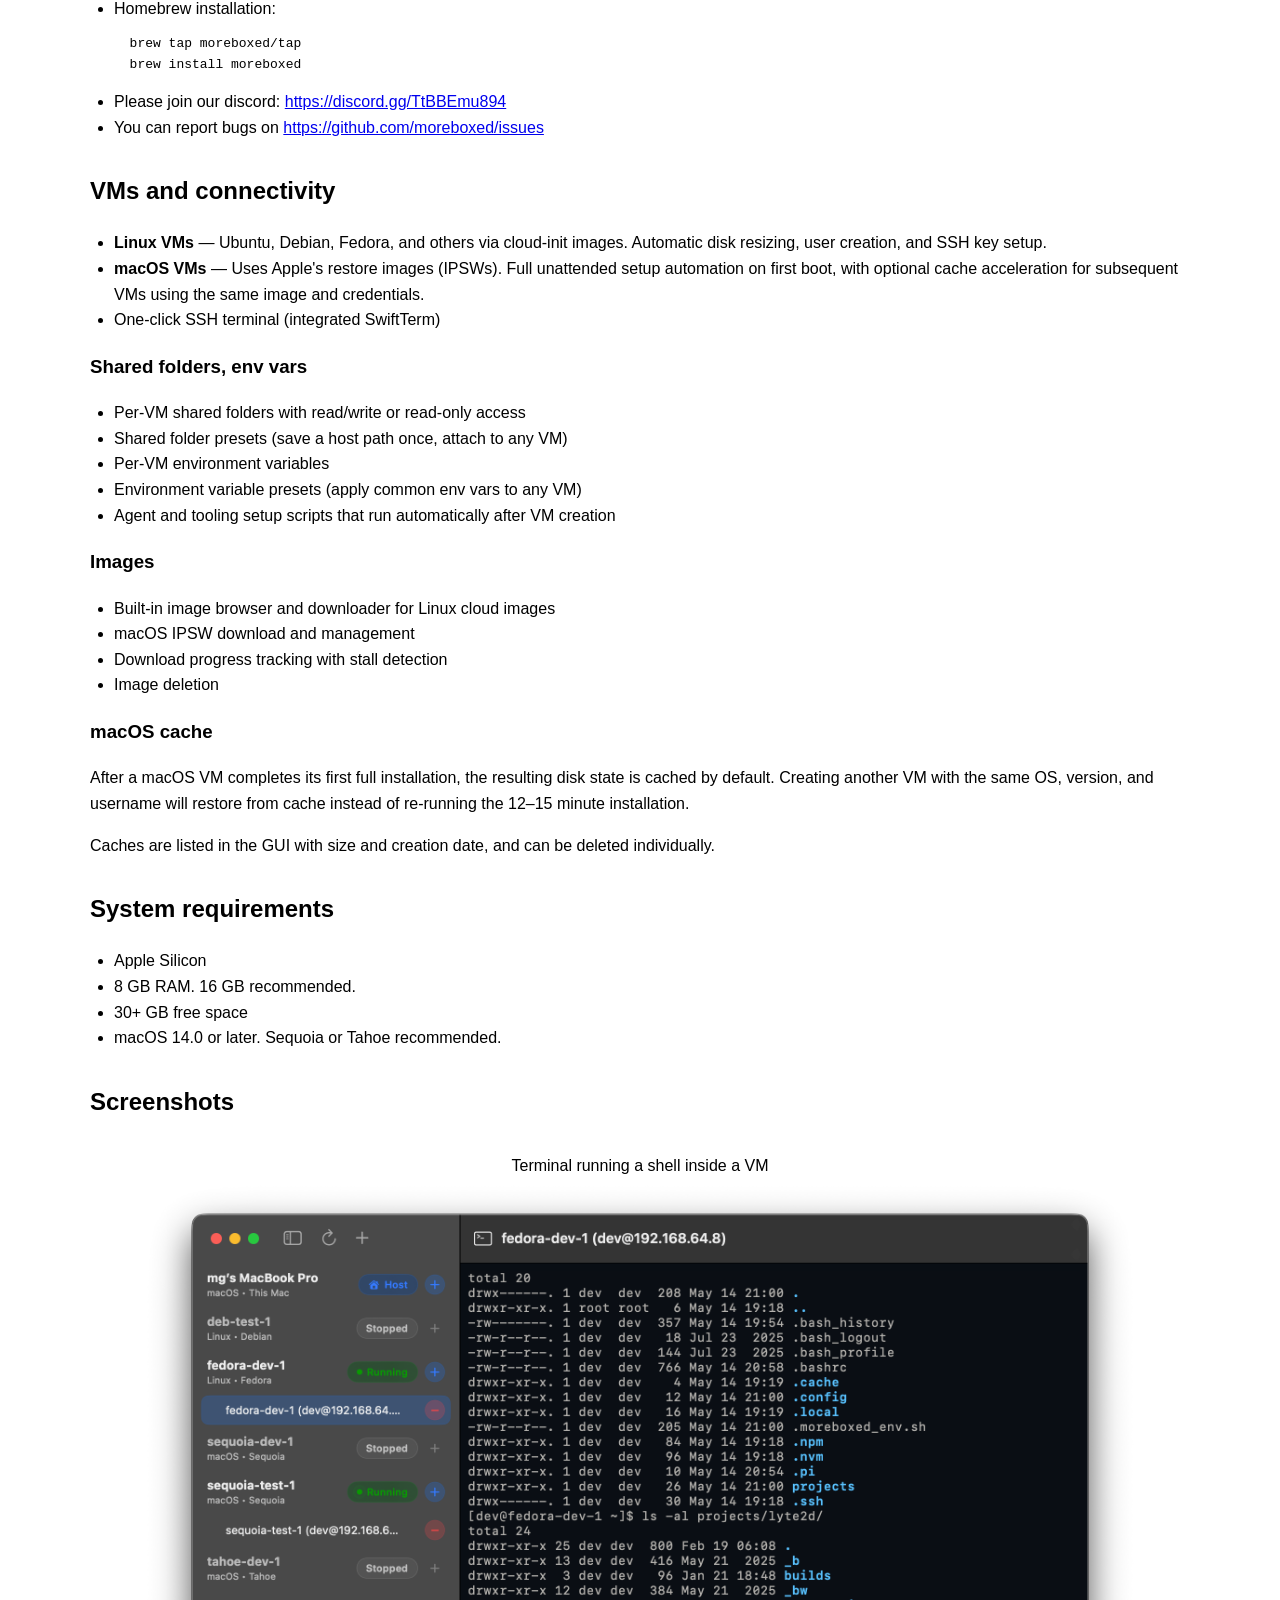
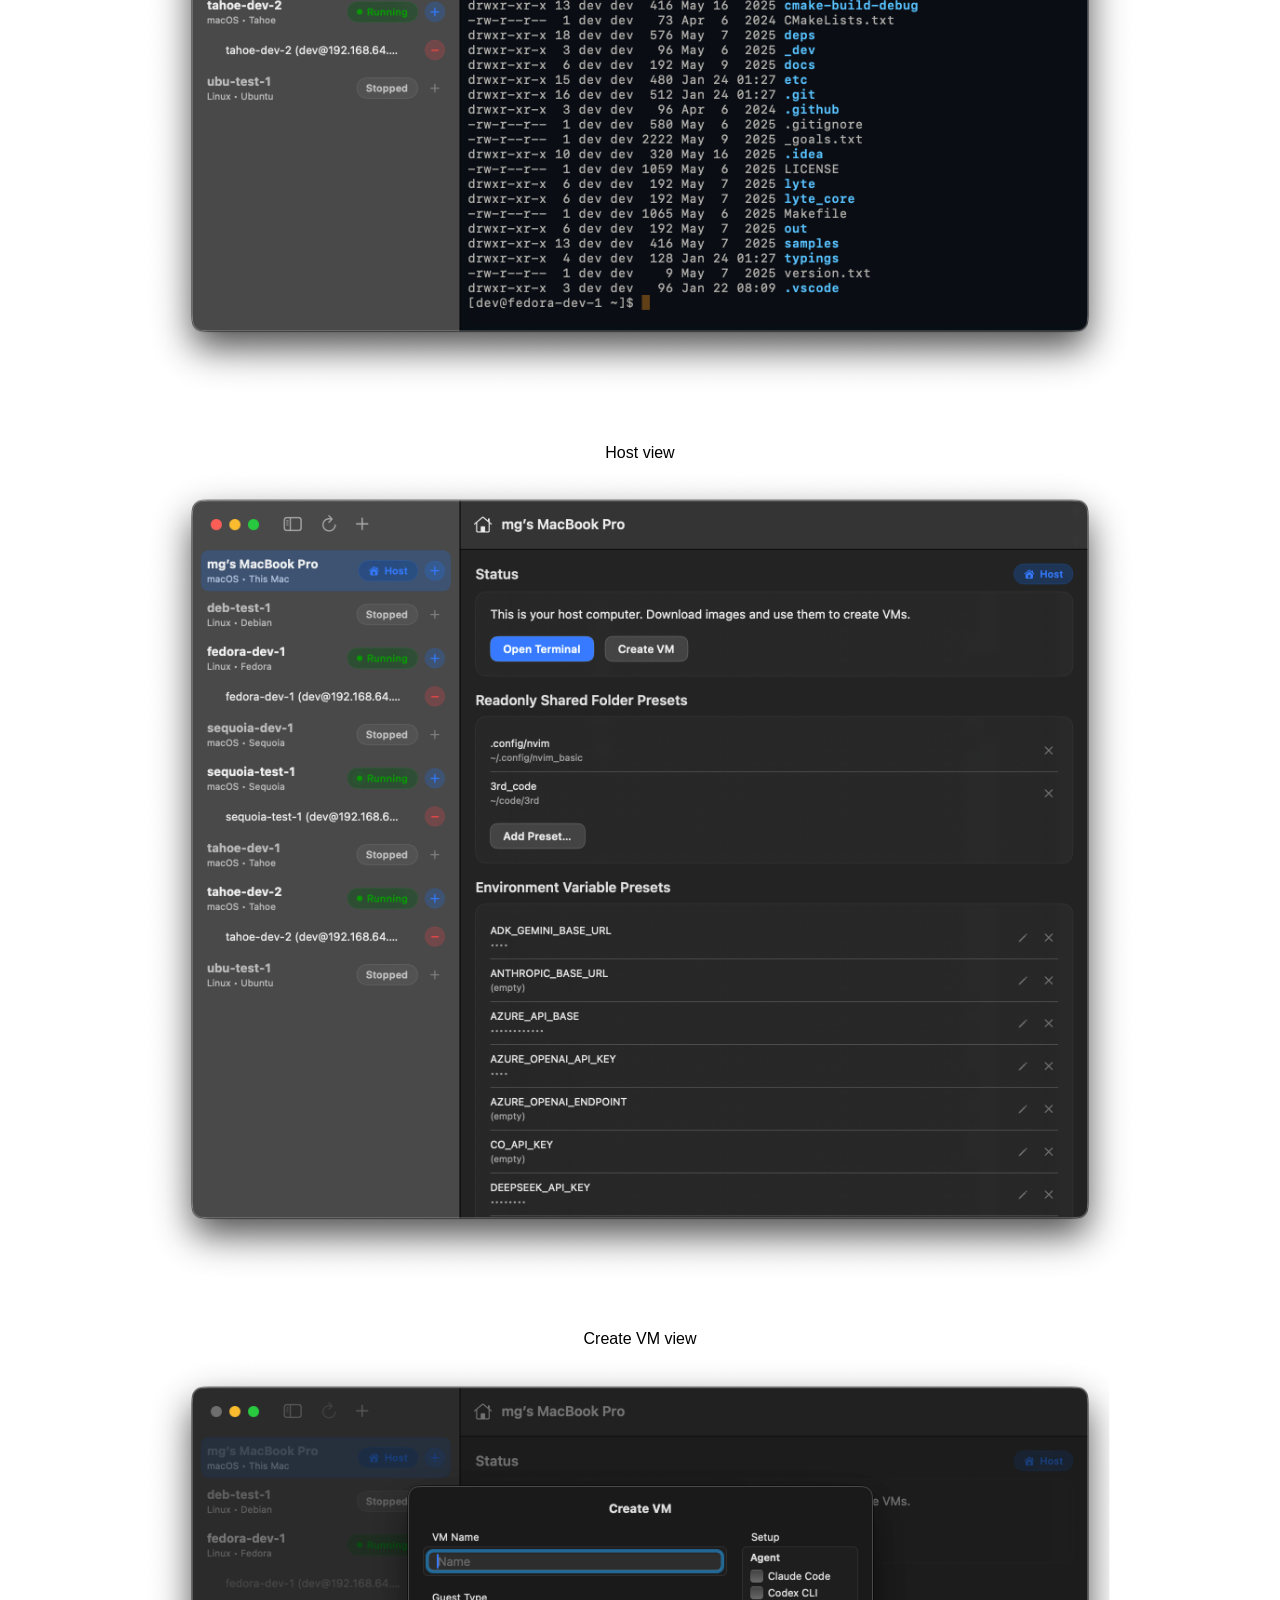
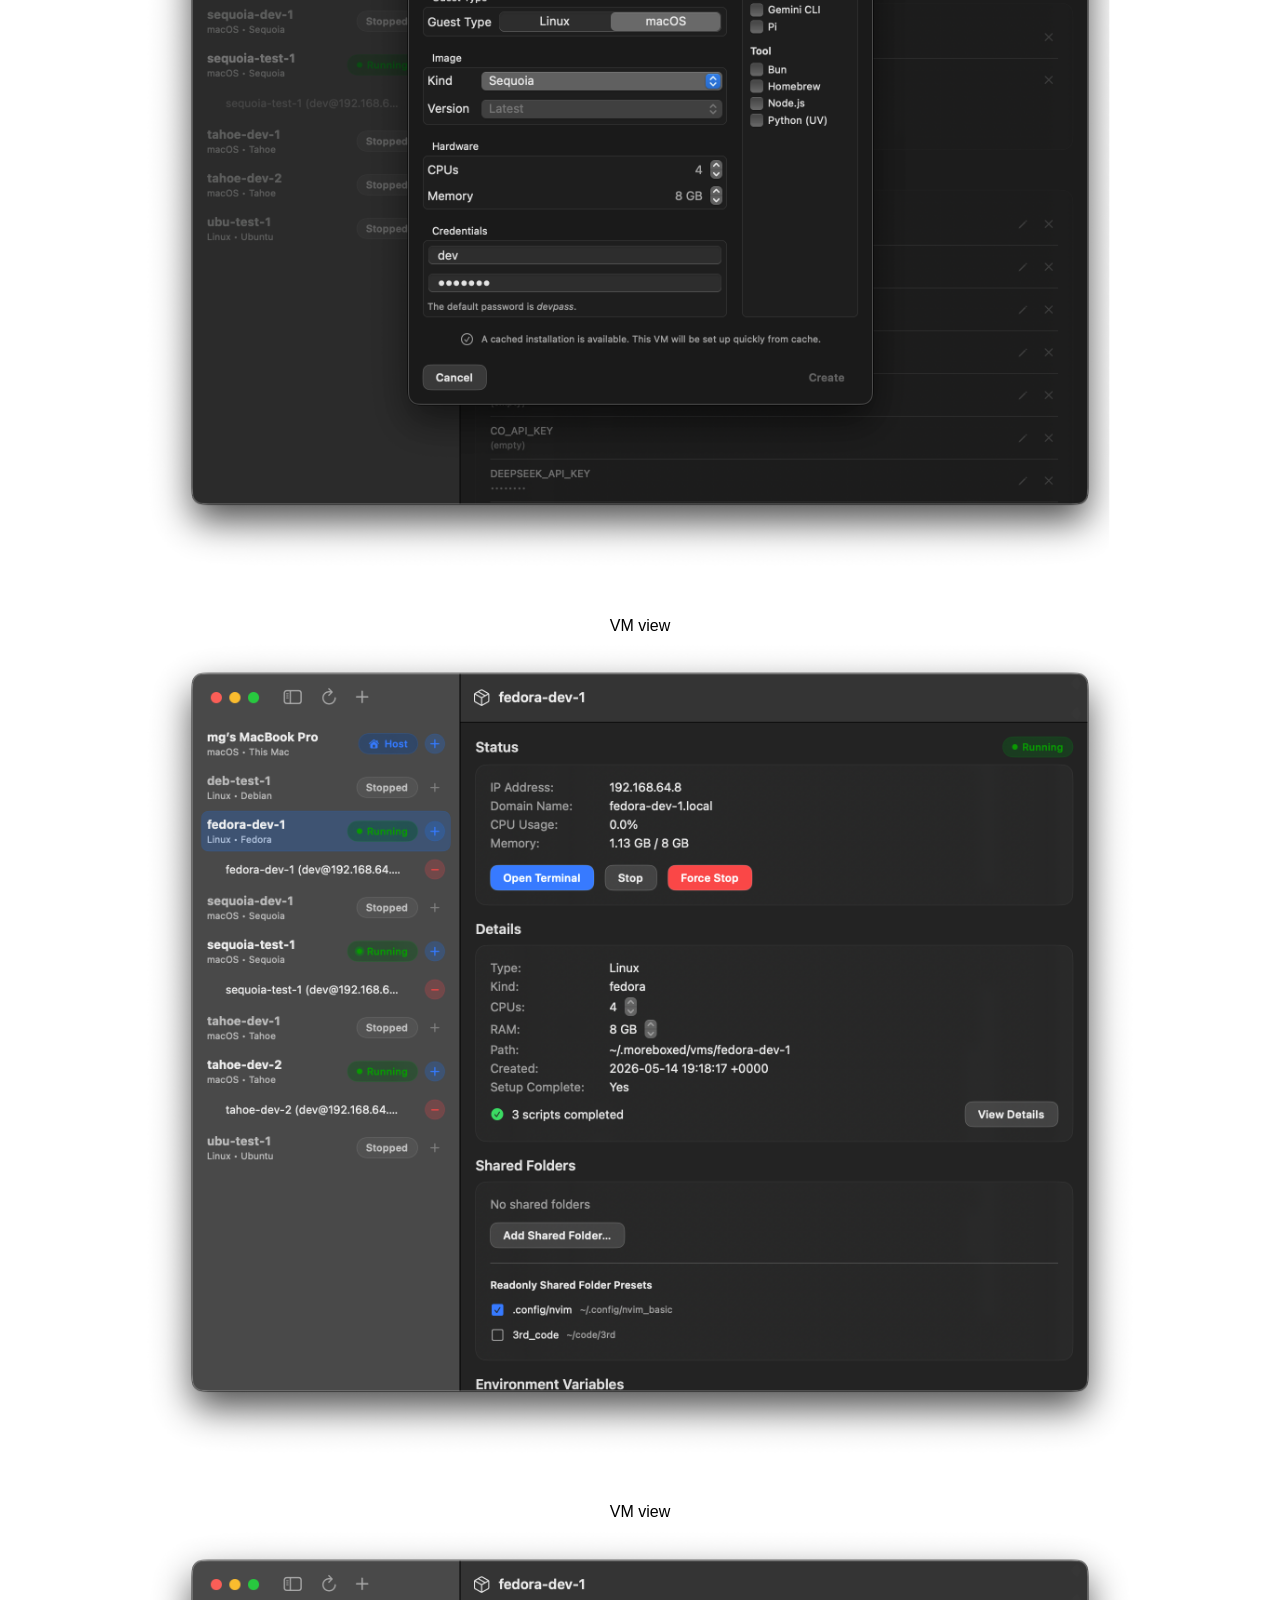
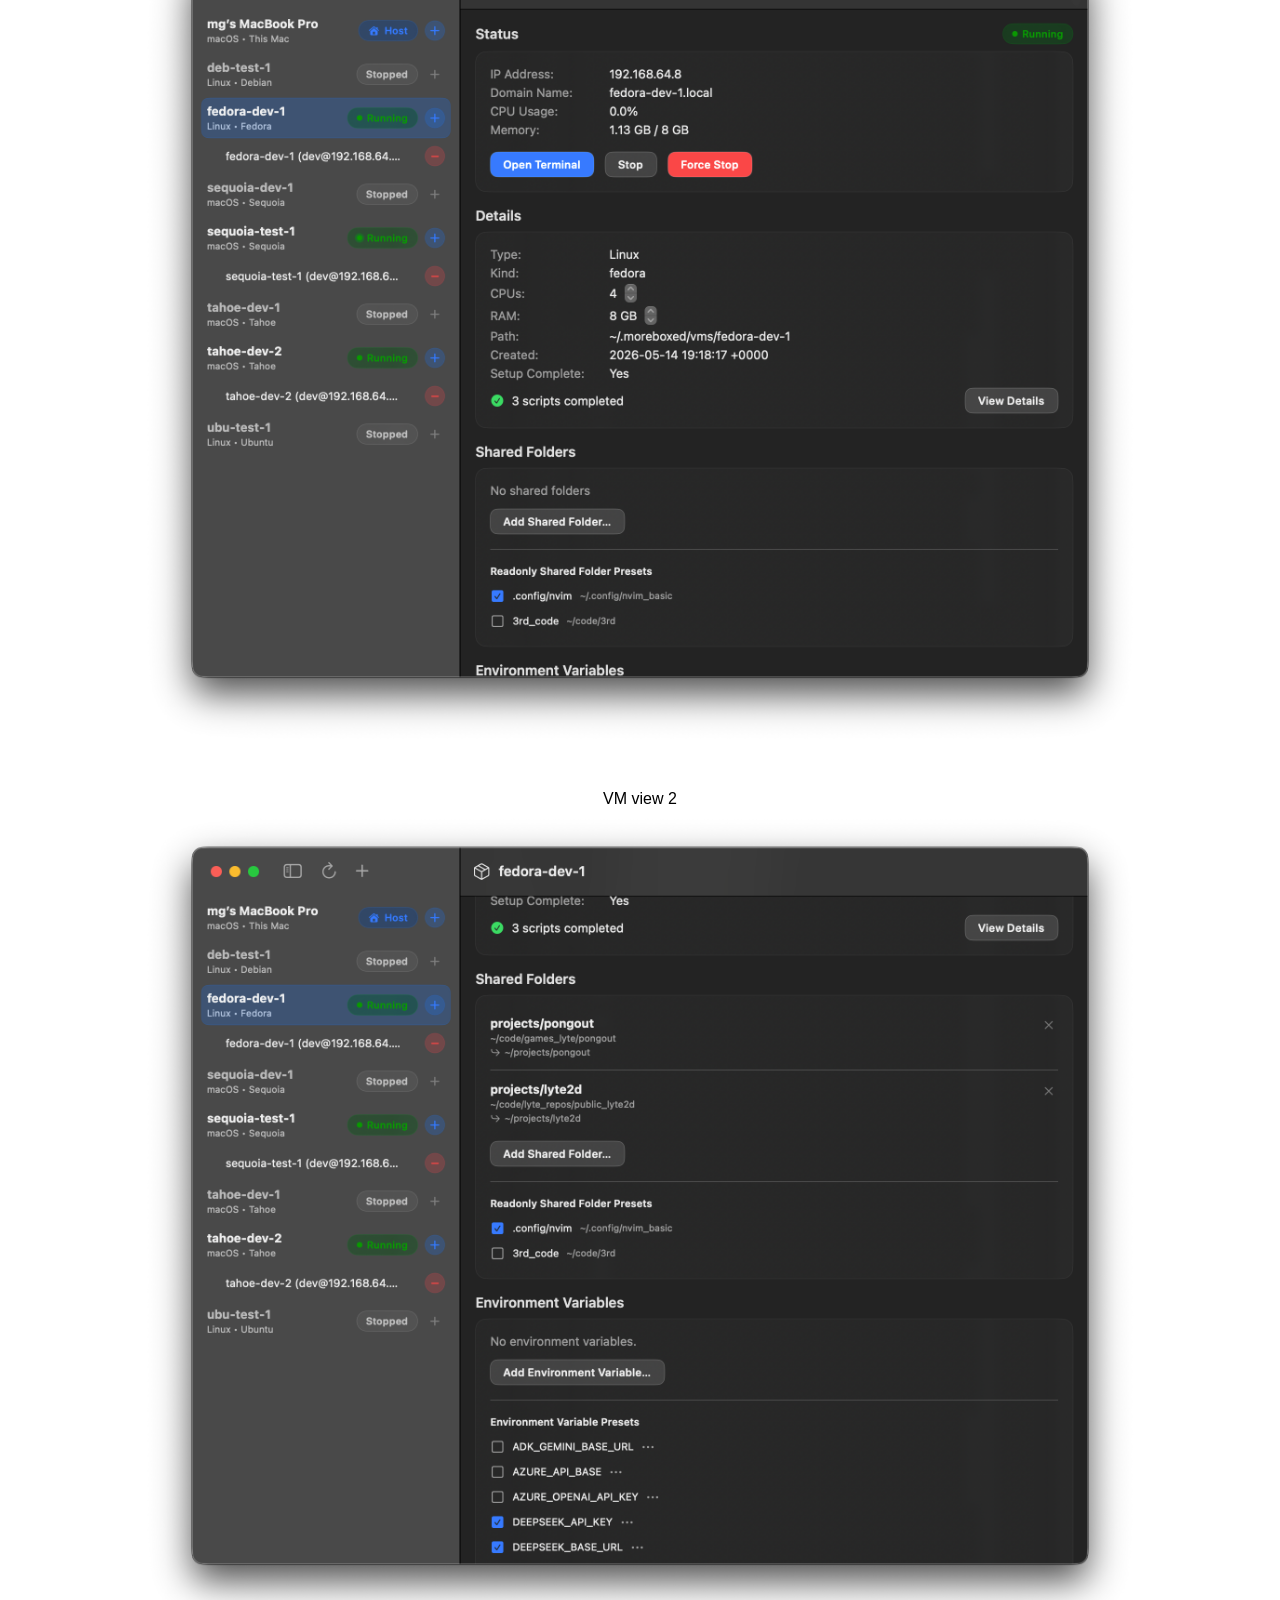
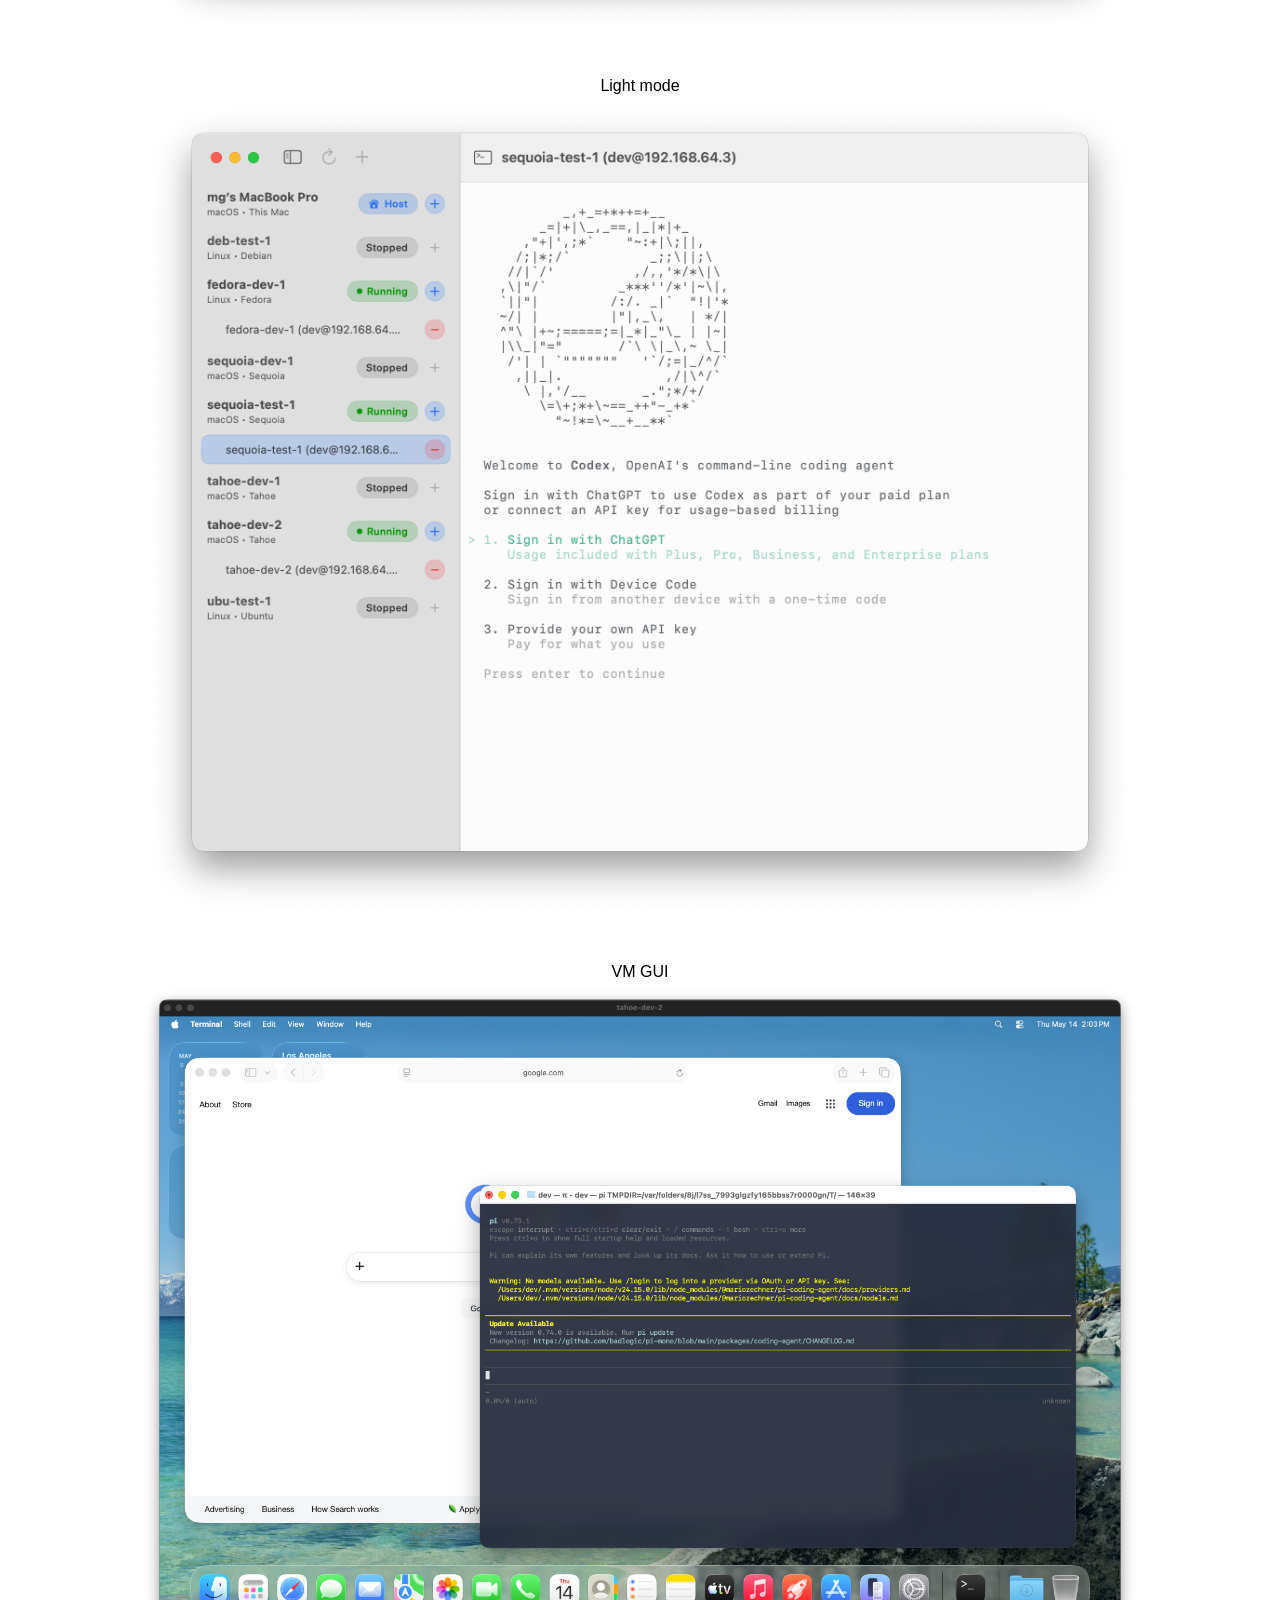
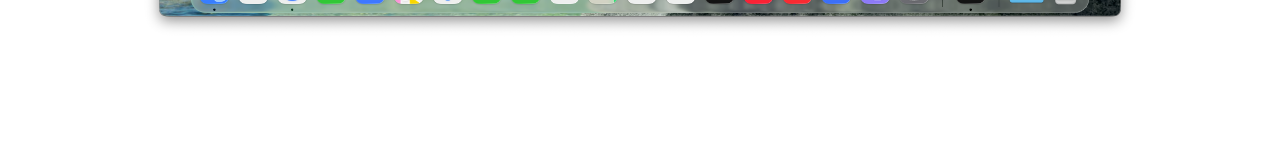
==== commit 312d7dbf: "metadata" ====
--- a/docs/hello_beta.html
+++ b/docs/hello_beta.html
@@ -171,7 +171,7 @@
     </figure>
   </div>
 <script>
-  fetch('versions.json')
+  fetch('https://github.com/moreboxed/releases/releases/latest/download/versions.json')
     .then(r => r.json())
     .then(data => {
       const el = document.getElementById('latest-link');
